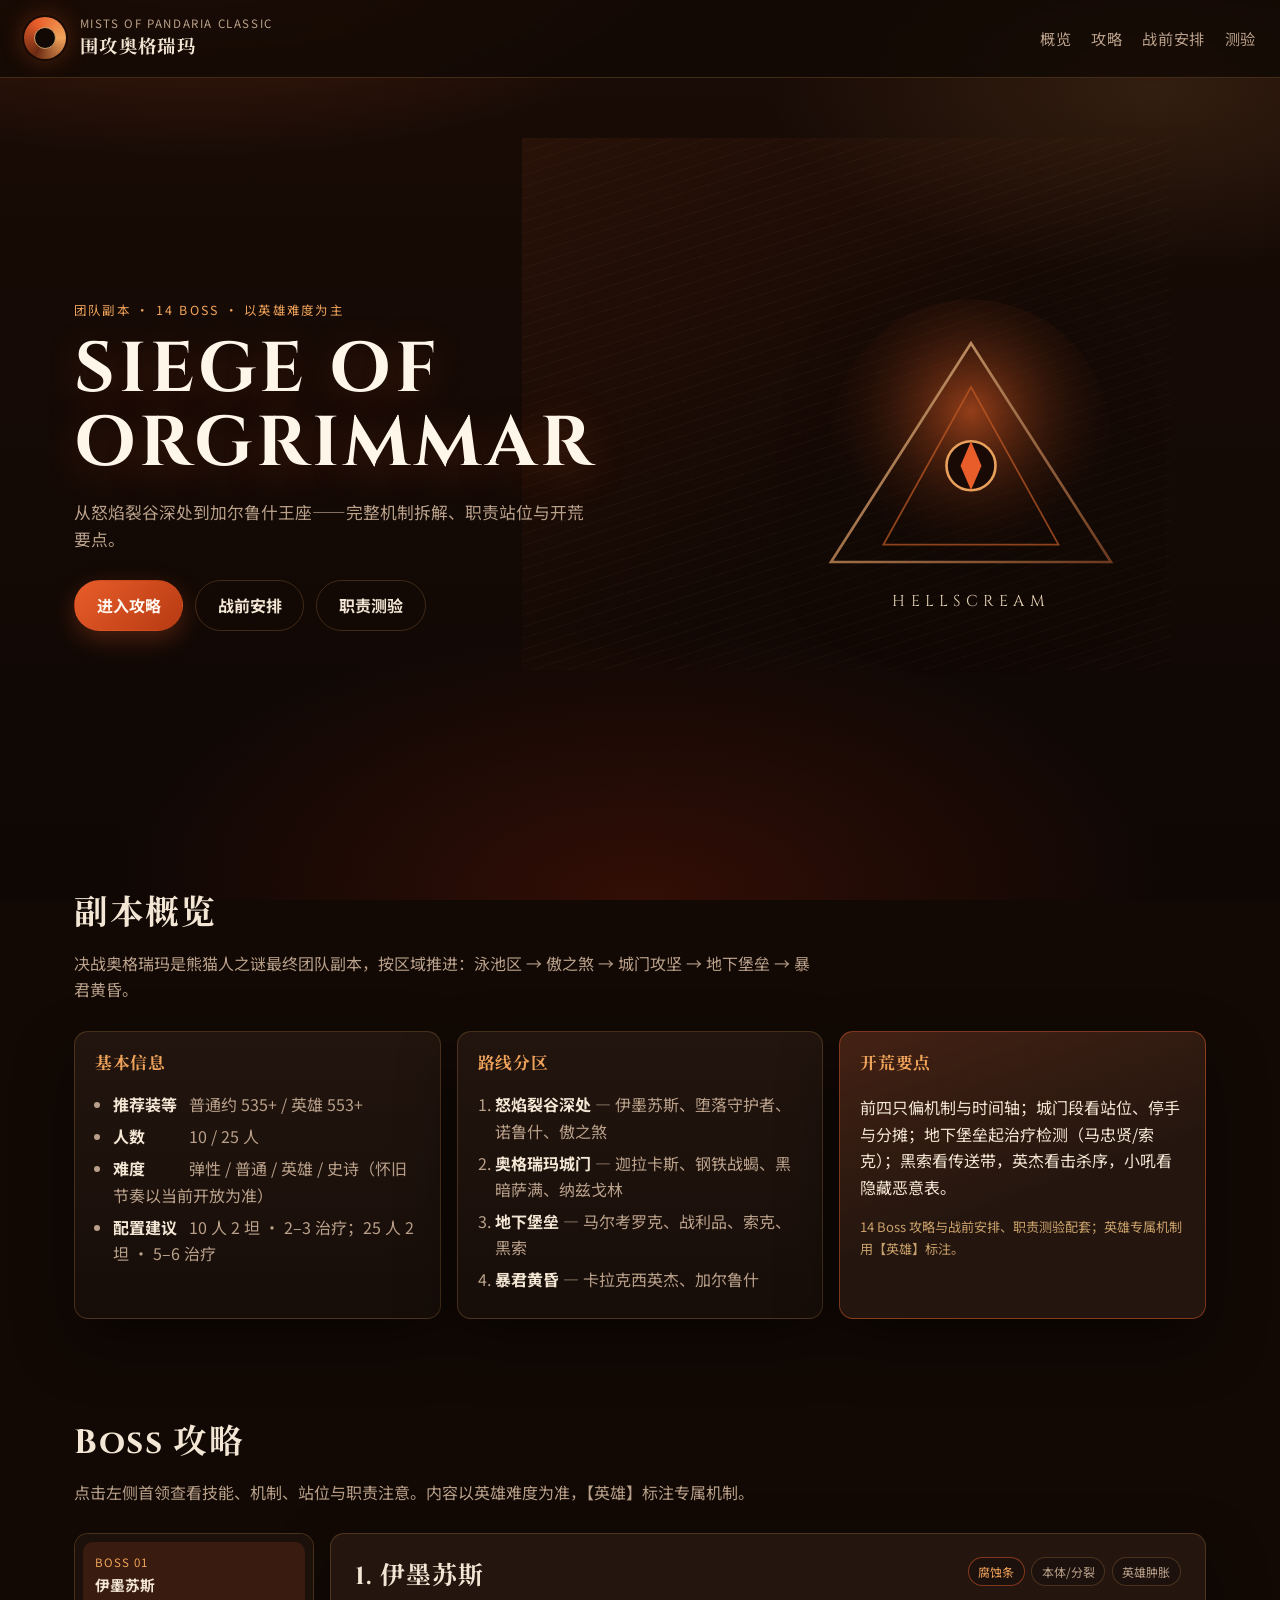
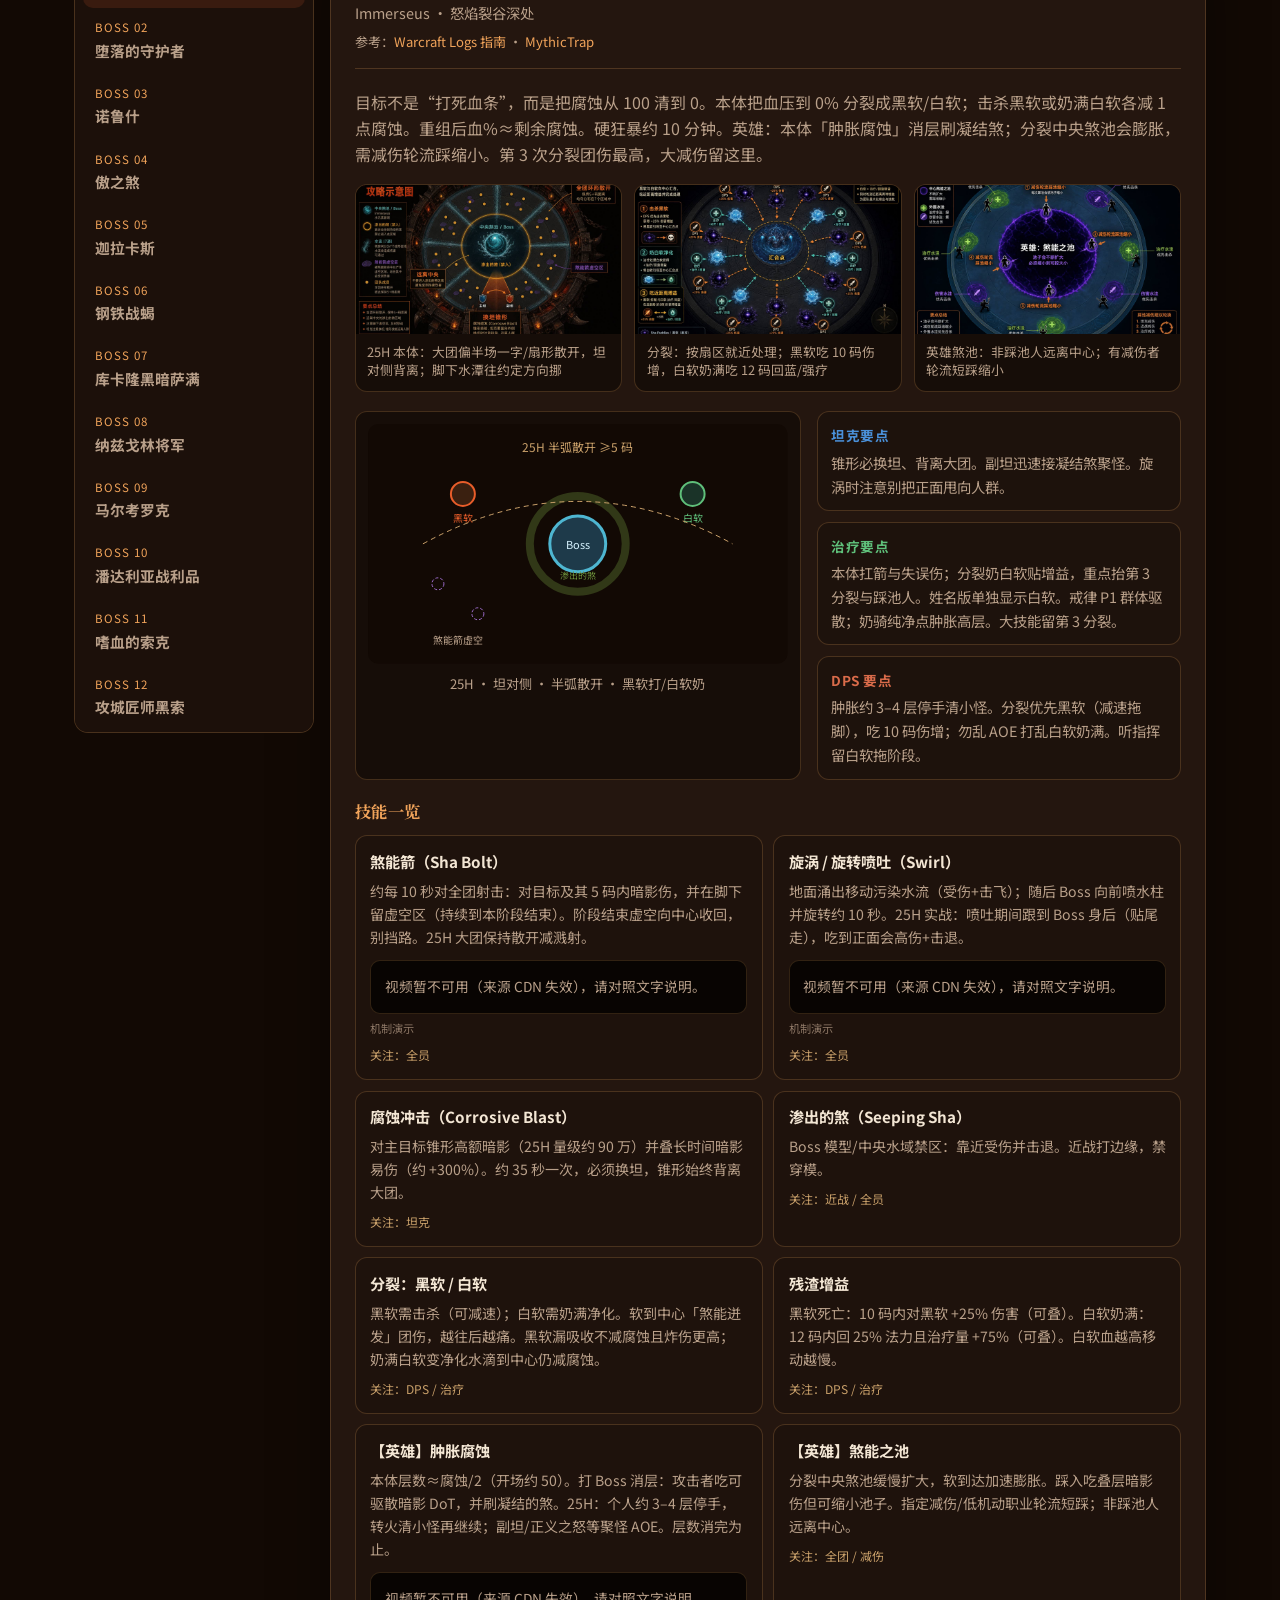
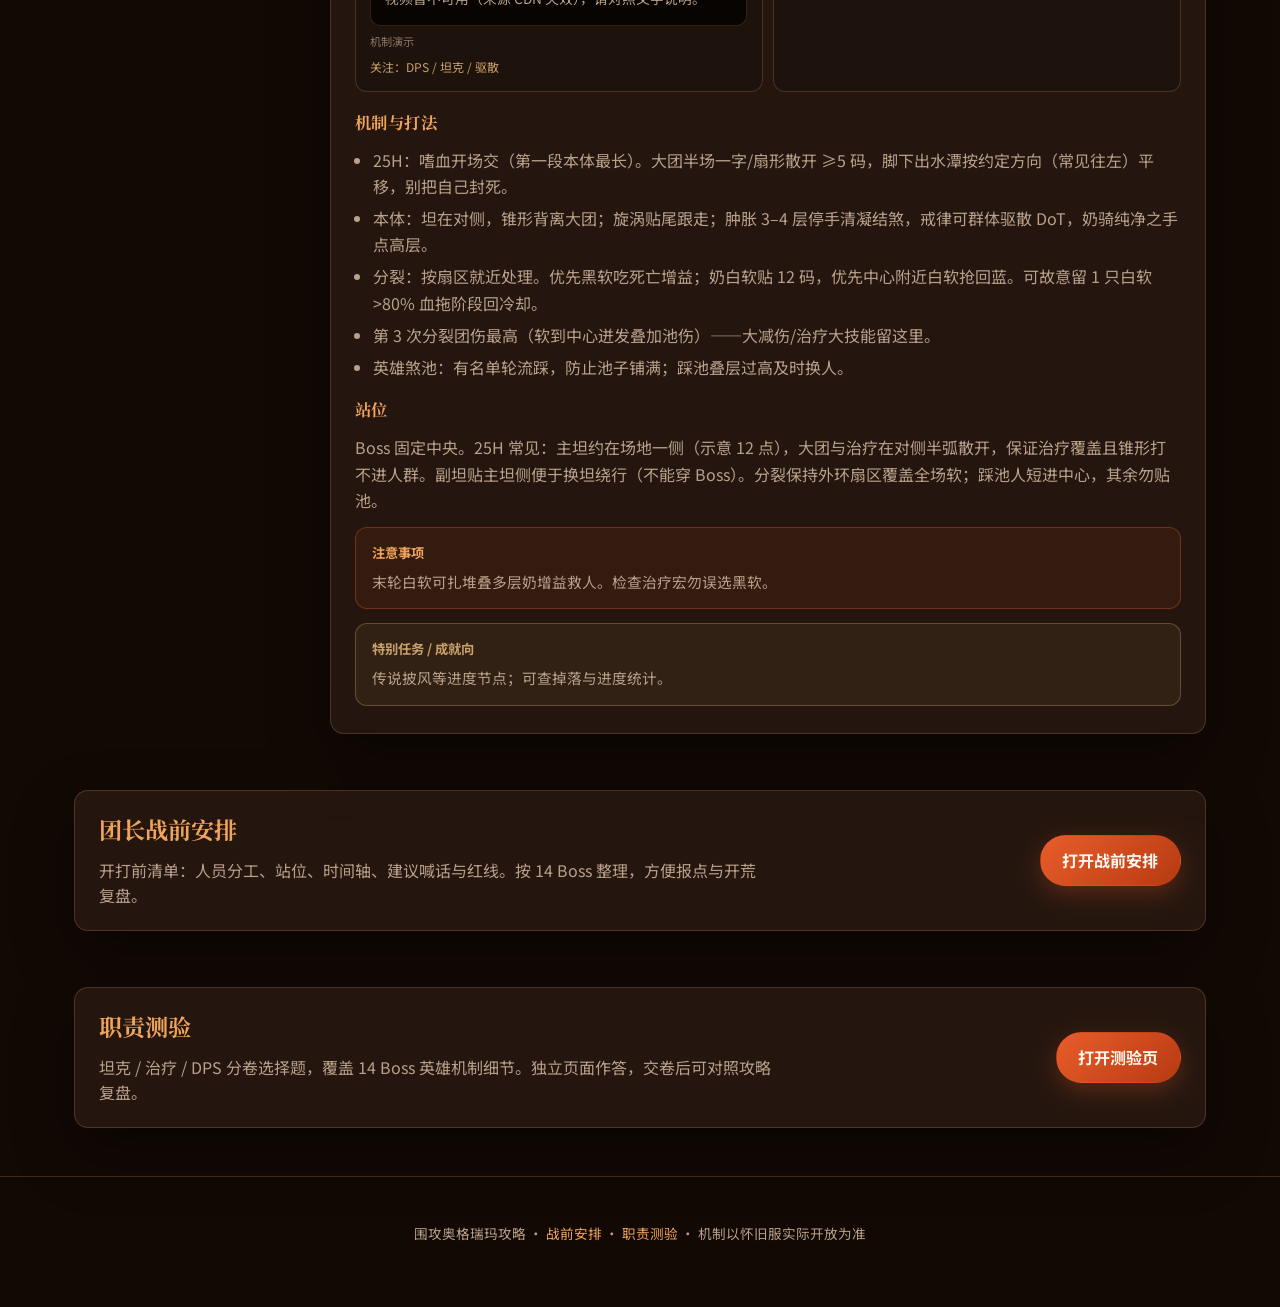
==== index.html @ f1561995 "Add raid briefing page and deepen 25H practical guides. Co-authored-by: Cursor <cursoragent@cursor.c" ====
<!DOCTYPE html>
<html lang="zh-CN">
<head>
  <meta charset="UTF-8" />
  <meta name="viewport" content="width=device-width, initial-scale=1" />
  <title>围攻奥格瑞玛 · SOO 攻略 | 熊猫人之谜怀旧服</title>
  <link rel="preconnect" href="https://fonts.googleapis.com" />
  <link rel="preconnect" href="https://fonts.gstatic.com" crossorigin />
  <link href="https://fonts.googleapis.com/css2?family=Cinzel:wght@600;700&family=Noto+Sans+SC:wght@400;500;700&family=Noto+Serif+SC:wght@600;700&display=swap" rel="stylesheet" />
  <link rel="stylesheet" href="styles.css" />
</head>
<body>
  <div class="bg-embers" aria-hidden="true"></div>

  <header class="site-header">
    <div class="brand">
      <span class="brand-mark" aria-hidden="true"></span>
      <div>
        <p class="brand-kicker">Mists of Pandaria Classic</p>
        <h1 class="brand-name">围攻奥格瑞玛</h1>
      </div>
    </div>
    <nav class="top-nav" aria-label="主导航">
      <a href="#overview">概览</a>
      <a href="#guides">攻略</a>
      <a href="brief.html">战前安排</a>
      <a href="quiz.html">测验</a>
    </nav>
  </header>

  <main>
    <section class="hero" id="top">
      <div class="hero-veil"></div>
      <div class="hero-copy">
        <p class="hero-eyebrow">团队副本 · 14 Boss · 以英雄难度为主</p>
        <h2 class="hero-title">SIEGE OF<br />ORGRIMMAR</h2>
        <p class="hero-lead">从怒焰裂谷深处到加尔鲁什王座——完整机制拆解、职责站位与开荒要点。</p>
        <div class="hero-cta">
          <a class="btn btn-primary" href="#guides">进入攻略</a>
          <a class="btn btn-ghost" href="brief.html">战前安排</a>
          <a class="btn btn-ghost" href="quiz.html">职责测验</a>
        </div>
      </div>
      <div class="hero-art" aria-hidden="true">
        <svg viewBox="0 0 480 420" class="hero-svg">
          <defs>
            <radialGradient id="gGlow" cx="50%" cy="40%" r="55%">
              <stop offset="0%" stop-color="#ff6b2b" stop-opacity=".55"/>
              <stop offset="100%" stop-color="#1a0a05" stop-opacity="0"/>
            </radialGradient>
            <linearGradient id="gIron" x1="0" y1="0" x2="1" y2="1">
              <stop offset="0%" stop-color="#d4a574"/>
              <stop offset="100%" stop-color="#6b3a1f"/>
            </linearGradient>
          </defs>
          <circle cx="240" cy="180" r="160" fill="url(#gGlow)"/>
          <path d="M80 320 L240 70 L400 320 Z" fill="none" stroke="url(#gIron)" stroke-width="3"/>
          <path d="M140 300 L240 120 L340 300 Z" fill="none" stroke="#c45c26" stroke-width="2" opacity=".7"/>
          <circle cx="240" cy="210" r="28" fill="#1a0a05" stroke="#e8a05c" stroke-width="3"/>
          <path d="M240 182 L252 210 L240 238 L228 210 Z" fill="#e85d2a"/>
          <text x="240" y="370" text-anchor="middle" fill="#e8d5b7" font-family="Cinzel, serif" font-size="18" letter-spacing="6">HELLSCREAM</text>
        </svg>
      </div>
    </section>

    <section class="section" id="overview">
      <div class="section-head">
        <h2>副本概览</h2>
        <p>决战奥格瑞玛是熊猫人之谜最终团队副本，按区域推进：泳池区 → 傲之煞 → 城门攻坚 → 地下堡垒 → 暴君黄昏。</p>
      </div>
      <div class="overview-grid">
        <article class="info-block">
          <h3>基本信息</h3>
          <ul>
            <li><span>推荐装等</span> 普通约 535+ / 英雄 553+</li>
            <li><span>人数</span> 10 / 25 人</li>
            <li><span>难度</span> 弹性 / 普通 / 英雄 / 史诗（怀旧节奏以当前开放为准）</li>
            <li><span>配置建议</span> 10 人 2 坦 · 2–3 治疗；25 人 2 坦 · 5–6 治疗</li>
          </ul>
        </article>
        <article class="info-block">
          <h3>路线分区</h3>
          <ol class="zone-list">
            <li><strong>怒焰裂谷深处</strong> — 伊墨苏斯、堕落守护者、诺鲁什、傲之煞</li>
            <li><strong>奥格瑞玛城门</strong> — 迦拉卡斯、钢铁战蝎、黑暗萨满、纳兹戈林</li>
            <li><strong>地下堡垒</strong> — 马尔考罗克、战利品、索克、黑索</li>
            <li><strong>暴君黄昏</strong> — 卡拉克西英杰、加尔鲁什</li>
          </ol>
        </article>
        <article class="info-block accent">
          <h3>开荒要点</h3>
          <p>前四只偏机制与时间轴；城门段看站位、停手与分摊；地下堡垒起治疗检测（马忠贤/索克）；黑索看传送带，英杰看击杀序，小吼看隐藏恶意表。</p>
          <p class="source-note">14 Boss 攻略与战前安排、职责测验配套；英雄专属机制用【英雄】标注。</p>
        </article>
      </div>
    </section>

    <section class="section guides-section" id="guides">
      <div class="section-head">
        <h2>Boss 攻略</h2>
        <p>点击左侧首领查看技能、机制、站位与职责注意。内容以英雄难度为准，【英雄】标注专属机制。</p>
      </div>
      <div class="guides-layout">
        <aside class="boss-nav" id="bossNav" aria-label="Boss 列表"></aside>
        <article class="boss-panel" id="bossPanel" tabindex="-1"></article>
      </div>
    </section>

    <section class="section quiz-cta-section" id="brief-cta">
      <div class="quiz-cta-panel">
        <div>
          <h2>团长战前安排</h2>
          <p>开打前清单：人员分工、站位、时间轴、建议喊话与红线。按 14 Boss 整理，方便报点与开荒复盘。</p>
        </div>
        <a class="btn btn-primary" href="brief.html">打开战前安排</a>
      </div>
    </section>

    <section class="section quiz-cta-section" id="quiz-cta">
      <div class="quiz-cta-panel">
        <div>
          <h2>职责测验</h2>
          <p>坦克 / 治疗 / DPS 分卷选择题，覆盖 14 Boss 英雄机制细节。独立页面作答，交卷后可对照攻略复盘。</p>
        </div>
        <a class="btn btn-primary" href="quiz.html">打开测验页</a>
      </div>
    </section>
  </main>

  <footer class="site-footer">
    <p>围攻奥格瑞玛攻略 · <a href="brief.html">战前安排</a> · <a href="quiz.html">职责测验</a> · 机制以怀旧服实际开放为准</p>
  </footer>

  <script src="data.js"></script>
  <script src="app.js"></script>
</body>
</html>
---- styles.css ----
:root {
  --bg: #120904;
  --bg-elev: #1c100a;
  --bg-panel: #24160f;
  --ink: #f3e6d4;
  --muted: #b9a08a;
  --line: rgba(232, 165, 92, 0.22);
  --accent: #e85d2a;
  --accent-2: #f0a35a;
  --bronze: #c9a06a;
  --ok: #5fbf7a;
  --bad: #e25b5b;
  --tank: #4a90d9;
  --heal: #5fbf7a;
  --dps: #d96b4a;
  --shadow: 0 24px 60px rgba(0, 0, 0, 0.45);
  --radius: 14px;
  --font-display: "Cinzel", "Noto Serif SC", serif;
  --font-body: "Noto Sans SC", system-ui, sans-serif;
}

* { box-sizing: border-box; }
html { scroll-behavior: smooth; }
body {
  margin: 0;
  font-family: var(--font-body);
  color: var(--ink);
  background: var(--bg);
  line-height: 1.65;
  min-height: 100vh;
}

.bg-embers {
  position: fixed;
  inset: 0;
  pointer-events: none;
  z-index: -1;
  background:
    radial-gradient(ellipse 80% 50% at 15% -10%, rgba(232, 93, 42, 0.28), transparent 55%),
    radial-gradient(ellipse 60% 40% at 90% 10%, rgba(240, 163, 90, 0.12), transparent 50%),
    radial-gradient(ellipse 70% 50% at 50% 100%, rgba(80, 20, 8, 0.55), transparent 60%),
    linear-gradient(180deg, #1a0c06 0%, #0e0704 100%);
}

a { color: var(--accent-2); text-decoration: none; }
a:hover { color: #ffd09a; }

.site-header {
  position: sticky;
  top: 0;
  z-index: 40;
  display: flex;
  align-items: center;
  justify-content: space-between;
  gap: 1rem;
  padding: 0.85rem 1.5rem;
  backdrop-filter: blur(14px);
  background: rgba(18, 9, 4, 0.82);
  border-bottom: 1px solid var(--line);
}

.brand { display: flex; align-items: center; gap: 0.85rem; }
.brand-mark {
  width: 42px; height: 42px; border-radius: 50%;
  background:
    conic-gradient(from 210deg, #6b2a12, #e85d2a, #f0a35a, #6b2a12);
  box-shadow: 0 0 0 2px #1a0a05, 0 0 24px rgba(232, 93, 42, 0.35);
  position: relative;
}
.brand-mark::after {
  content: "";
  position: absolute; inset: 10px;
  border-radius: 50%;
  background: #120904;
  border: 1px solid var(--bronze);
}
.brand-kicker {
  margin: 0;
  font-size: 0.72rem;
  letter-spacing: 0.14em;
  text-transform: uppercase;
  color: var(--muted);
}
.brand-name {
  margin: 0;
  font-family: var(--font-display);
  font-size: 1.15rem;
  letter-spacing: 0.08em;
  color: var(--ink);
}

.top-nav { display: flex; gap: 1.25rem; }
.top-nav a {
  color: var(--muted);
  font-size: 0.95rem;
  letter-spacing: 0.04em;
}
.top-nav a:hover { color: var(--ink); }

.hero {
  position: relative;
  display: grid;
  grid-template-columns: 1.15fr 0.85fr;
  gap: 1.5rem;
  align-items: center;
  min-height: min(88vh, 760px);
  padding: 3.5rem 1.5rem 2.5rem;
  max-width: 1180px;
  margin: 0 auto;
  overflow: hidden;
}
.hero-veil {
  position: absolute;
  inset: 8% 5% auto auto;
  width: 55%;
  height: 70%;
  background:
    linear-gradient(135deg, rgba(232, 93, 42, 0.08), transparent 60%),
    repeating-linear-gradient(
      -18deg,
      transparent,
      transparent 10px,
      rgba(201, 160, 106, 0.04) 10px,
      rgba(201, 160, 106, 0.04) 11px
    );
  pointer-events: none;
}
.hero-copy { position: relative; z-index: 1; max-width: 34rem; }
.hero-eyebrow {
  margin: 0 0 0.8rem;
  color: var(--accent-2);
  letter-spacing: 0.18em;
  text-transform: uppercase;
  font-size: 0.78rem;
}
.hero-title {
  margin: 0;
  font-family: var(--font-display);
  font-size: clamp(2.6rem, 6vw, 4.4rem);
  line-height: 1.05;
  letter-spacing: 0.06em;
  color: #fff6ea;
  text-shadow: 0 10px 40px rgba(232, 93, 42, 0.25);
  animation: titleIn 0.9s ease both;
}
.hero-lead {
  margin: 1.1rem 0 1.6rem;
  color: var(--muted);
  font-size: 1.05rem;
  max-width: 32rem;
  animation: fadeUp 0.9s 0.15s ease both;
}
.hero-cta {
  display: flex;
  flex-wrap: wrap;
  gap: 0.75rem;
  animation: fadeUp 0.9s 0.28s ease both;
}
.hero-art {
  display: flex;
  justify-content: center;
  animation: floatY 5.5s ease-in-out infinite;
}
.hero-svg { width: min(100%, 420px); filter: drop-shadow(0 20px 40px rgba(0,0,0,.45)); }

@keyframes titleIn {
  from { opacity: 0; transform: translateY(18px) scale(0.98); }
  to { opacity: 1; transform: none; }
}
@keyframes fadeUp {
  from { opacity: 0; transform: translateY(14px); }
  to { opacity: 1; transform: none; }
}
@keyframes floatY {
  0%, 100% { transform: translateY(0); }
  50% { transform: translateY(-10px); }
}

.btn {
  display: inline-flex;
  align-items: center;
  justify-content: center;
  gap: 0.4rem;
  border: 1px solid transparent;
  border-radius: 999px;
  padding: 0.72rem 1.35rem;
  font: inherit;
  font-weight: 700;
  cursor: pointer;
  transition: transform .15s ease, background .15s ease, border-color .15s ease;
}
.btn:hover { transform: translateY(-1px); }
.btn:disabled { opacity: .45; cursor: not-allowed; transform: none; }
.btn-primary {
  background: linear-gradient(135deg, #e85d2a, #b73a12);
  color: #fff8f0;
  box-shadow: 0 8px 24px rgba(232, 93, 42, 0.28);
}
.btn-ghost {
  background: transparent;
  border-color: var(--line);
  color: var(--ink);
}
.btn-ghost:hover { border-color: var(--accent-2); }

.section {
  max-width: 1180px;
  margin: 0 auto;
  padding: 3rem 1.5rem;
}
.section-head { margin-bottom: 1.75rem; max-width: 46rem; }
.section-head h2 {
  margin: 0 0 0.55rem;
  font-family: var(--font-display);
  font-size: clamp(1.6rem, 3vw, 2.1rem);
  letter-spacing: 0.05em;
}
.section-head p { margin: 0; color: var(--muted); }

.overview-grid {
  display: grid;
  grid-template-columns: repeat(3, 1fr);
  gap: 1rem;
}
.info-block {
  background: linear-gradient(180deg, rgba(36, 22, 15, 0.95), rgba(24, 14, 9, 0.95));
  border: 1px solid var(--line);
  border-radius: var(--radius);
  padding: 1.2rem 1.25rem;
  box-shadow: var(--shadow);
}
.info-block.accent {
  border-color: rgba(232, 93, 42, 0.45);
  background:
    linear-gradient(160deg, rgba(232, 93, 42, 0.16), transparent 55%),
    var(--bg-panel);
}
.info-block .source-note {
  margin: 0.75rem 0 0;
  font-size: 0.82rem;
  color: var(--bronze);
}
.info-block h3 {
  margin: 0 0 0.8rem;
  font-size: 1.05rem;
  color: var(--accent-2);
  font-family: var(--font-display);
  letter-spacing: 0.04em;
}
.info-block ul, .info-block ol { margin: 0; padding-left: 1.1rem; color: var(--muted); }
.info-block li { margin: 0.35rem 0; }
.info-block li span {
  display: inline-block;
  min-width: 4.5rem;
  color: var(--ink);
  font-weight: 700;
}
.zone-list strong { color: var(--ink); }

.guides-layout {
  display: grid;
  grid-template-columns: 240px 1fr;
  gap: 1rem;
  align-items: start;
}
.boss-nav {
  position: sticky;
  top: 78px;
  max-height: calc(100vh - 100px);
  overflow: auto;
  padding: 0.5rem;
  background: var(--bg-elev);
  border: 1px solid var(--line);
  border-radius: var(--radius);
}
.boss-nav button {
  width: 100%;
  text-align: left;
  border: 0;
  background: transparent;
  color: var(--muted);
  padding: 0.65rem 0.75rem;
  border-radius: 10px;
  cursor: pointer;
  font: inherit;
  display: grid;
  gap: 0.1rem;
}
.boss-nav button:hover,
.boss-nav button.active {
  background: rgba(232, 93, 42, 0.14);
  color: var(--ink);
}
.boss-nav .bn-idx {
  font-size: 0.72rem;
  letter-spacing: 0.08em;
  color: var(--accent-2);
}
.boss-nav .bn-name { font-weight: 700; font-size: 0.92rem; }

.boss-panel {
  background: var(--bg-panel);
  border: 1px solid var(--line);
  border-radius: var(--radius);
  padding: 1.4rem 1.5rem 1.7rem;
  box-shadow: var(--shadow);
  min-height: 520px;
  animation: panelIn 0.35s ease;
}
@keyframes panelIn {
  from { opacity: 0; transform: translateY(8px); }
  to { opacity: 1; transform: none; }
}

.boss-header {
  display: flex;
  flex-wrap: wrap;
  gap: 1rem;
  justify-content: space-between;
  align-items: flex-start;
  margin-bottom: 1.2rem;
  padding-bottom: 1rem;
  border-bottom: 1px solid var(--line);
}
.boss-header h3 {
  margin: 0;
  font-family: var(--font-display);
  font-size: 1.55rem;
  letter-spacing: 0.04em;
}
.boss-en { margin: 0.25rem 0 0; color: var(--muted); font-size: 0.9rem; }
.boss-tags { display: flex; flex-wrap: wrap; gap: 0.4rem; }
.tag {
  font-size: 0.75rem;
  padding: 0.25rem 0.6rem;
  border-radius: 999px;
  border: 1px solid var(--line);
  color: var(--muted);
  background: rgba(0,0,0,.2);
}
.tag.hot { border-color: rgba(232,93,42,.5); color: var(--accent-2); }

.boss-visual {
  display: grid;
  grid-template-columns: 1.1fr 0.9fr;
  gap: 1rem;
  margin-bottom: 1.25rem;
}
.diagram {
  background: #160d08;
  border: 1px solid var(--line);
  border-radius: 12px;
  padding: 0.75rem;
  overflow: hidden;
}
.diagram svg { width: 100%; height: auto; display: block; }
.diagram-caption {
  margin: 0.55rem 0 0;
  font-size: 0.82rem;
  color: var(--muted);
  text-align: center;
}
.quick-roles {
  display: grid;
  gap: 0.65rem;
}
.role-tip {
  border-radius: 12px;
  padding: 0.75rem 0.85rem;
  border: 1px solid var(--line);
  background: rgba(0,0,0,.18);
}
.role-tip strong {
  display: block;
  margin-bottom: 0.25rem;
  font-size: 0.85rem;
  letter-spacing: 0.04em;
}
.role-tip.tank strong { color: var(--tank); }
.role-tip.healer strong { color: var(--heal); }
.role-tip.dps strong { color: var(--dps); }
.role-tip p { margin: 0; color: var(--muted); font-size: 0.9rem; }

.block { margin-top: 1.15rem; }
.block h4 {
  margin: 0 0 0.55rem;
  font-size: 1.02rem;
  color: var(--accent-2);
  font-family: var(--font-display);
  letter-spacing: 0.03em;
}
.skill-grid {
  display: grid;
  grid-template-columns: repeat(2, 1fr);
  gap: 0.65rem;
}
.skill-card {
  border: 1px solid var(--line);
  border-radius: 12px;
  padding: 0.8rem 0.9rem;
  background: rgba(0,0,0,.16);
}
.skill-card.has-video {
  grid-column: span 1;
}
.skill-card h5 {
  margin: 0 0 0.35rem;
  font-size: 0.95rem;
  color: var(--ink);
}
.skill-card > p { margin: 0; color: var(--muted); font-size: 0.88rem; }
.skill-card .who {
  display: inline-block;
  margin-top: 0.45rem;
  font-size: 0.75rem;
  color: var(--bronze);
}
.skill-videos {
  display: grid;
  gap: 0.55rem;
  margin-top: 0.65rem;
}
.skill-video {
  margin: 0;
  border-radius: 10px;
  overflow: hidden;
  border: 1px solid rgba(232, 165, 92, 0.18);
  background: #0a0503;
}
.skill-video video {
  display: block;
  width: 100%;
  aspect-ratio: 16 / 9;
  object-fit: cover;
  background: #000;
}
.skill-video .video-fallback,
.skill-video.video-broken .video-fallback {
  margin: 0;
  padding: 1rem 0.85rem;
  color: var(--muted);
  font-size: 0.86rem;
  line-height: 1.45;
  background: rgba(0,0,0,.25);
}
.skill-video figcaption {
  padding: 0.4rem 0.55rem 0.5rem;
  font-size: 0.75rem;
  color: var(--muted);
  line-height: 1.4;
}
.video-credit {
  margin: 0.35rem 0 0 !important;
  font-size: 0.7rem !important;
  color: rgba(185, 160, 138, 0.7) !important;
}

.checklist {
  margin: 0;
  padding-left: 1.15rem;
  color: var(--muted);
}
.checklist li { margin: 0.35rem 0; }
.checklist li strong { color: var(--ink); }

.note-box, .quest-box {
  margin-top: 0.85rem;
  padding: 0.9rem 1rem;
  border-radius: 12px;
  border: 1px solid var(--line);
}
.note-box {
  background: rgba(232, 93, 42, 0.08);
  border-color: rgba(232, 93, 42, 0.35);
}
.quest-box {
  background: rgba(201, 160, 106, 0.08);
  border-color: rgba(201, 160, 106, 0.35);
}
.note-box h5, .quest-box h5 {
  margin: 0 0 0.35rem;
  color: var(--accent-2);
}
.quest-box h5 { color: var(--bronze); }
.note-box p, .quest-box p { margin: 0; color: var(--muted); font-size: 0.92rem; }

.boss-refs {
  margin: 0.35rem 0 0;
  font-size: 0.82rem;
  color: var(--muted);
}
.boss-refs a { color: var(--accent-2); }

.media-gallery {
  display: grid;
  grid-template-columns: repeat(3, 1fr);
  gap: 0.75rem;
  margin-bottom: 1.2rem;
}
.media-card {
  margin: 0;
  border: 1px solid var(--line);
  border-radius: 12px;
  overflow: hidden;
  background: #160d08;
}
.media-card img {
  display: block;
  width: 100%;
  height: auto;
  aspect-ratio: 16 / 9;
  object-fit: cover;
  background: #0a0503;
}
.media-card figcaption {
  padding: 0.55rem 0.7rem 0.7rem;
  font-size: 0.8rem;
  color: var(--muted);
  line-height: 1.45;
}

@media (max-width: 960px) {
  .media-gallery { grid-template-columns: 1fr; }
}

.quiz-cta-section { padding-top: 0.5rem; }
.quiz-cta-panel {
  display: flex;
  align-items: center;
  justify-content: space-between;
  gap: 1.25rem;
  flex-wrap: wrap;
  background: var(--bg-panel);
  border: 1px solid var(--line);
  border-radius: var(--radius);
  padding: 1.4rem 1.5rem;
  box-shadow: var(--shadow);
}
.quiz-cta-panel h2 {
  margin: 0 0 0.4rem;
  font-family: var(--font-display);
  font-size: 1.45rem;
  color: var(--accent-2);
}
.quiz-cta-panel p {
  margin: 0;
  color: var(--muted);
  max-width: 42rem;
  line-height: 1.55;
}
.quiz-page .quiz-section { padding-top: 2rem; }
.quiz-hint {
  margin: 1rem 0 0;
  color: var(--muted);
  font-size: 0.86rem;
  line-height: 1.45;
}
.quiz-options { align-items: flex-end; }
.site-footer a { color: var(--accent-2); }

.quiz-setup {
  background: var(--bg-panel);
  border: 1px solid var(--line);
  border-radius: var(--radius);
  padding: 1.4rem;
  box-shadow: var(--shadow);
}
.role-picker {
  display: grid;
  grid-template-columns: repeat(3, 1fr);
  gap: 0.85rem;
}
.role-card {
  text-align: left;
  border: 1px solid var(--line);
  background: rgba(0,0,0,.2);
  color: var(--ink);
  border-radius: 14px;
  padding: 1rem;
  cursor: pointer;
  display: grid;
  gap: 0.25rem;
  font: inherit;
  transition: border-color .15s ease, background .15s ease, transform .15s ease;
}
.role-card:hover { transform: translateY(-2px); border-color: rgba(240,163,90,.45); }
.role-card[aria-pressed="true"] {
  border-color: var(--accent);
  background: rgba(232, 93, 42, 0.14);
  box-shadow: inset 0 0 0 1px rgba(232,93,42,.25);
}
.role-card strong { font-size: 1.1rem; }
.role-card span:last-child { color: var(--muted); font-size: 0.86rem; }
.role-icon {
  width: 36px; height: 36px;
  border-radius: 10px;
  display: grid; place-items: center;
  font-size: 0.75rem;
  font-weight: 700;
  margin-bottom: 0.35rem;
}
.role-icon.tank { background: rgba(74,144,217,.2); color: var(--tank); }
.role-icon.healer { background: rgba(95,191,122,.2); color: var(--heal); }
.role-icon.dps { background: rgba(217,107,74,.2); color: var(--dps); }

.quiz-options {
  margin-top: 1.1rem;
  display: flex;
  flex-wrap: wrap;
  gap: 1rem;
  align-items: end;
  justify-content: space-between;
}
.quiz-options label {
  display: grid;
  gap: 0.35rem;
  color: var(--muted);
  font-size: 0.9rem;
}
.quiz-options select {
  background: #160d08;
  color: var(--ink);
  border: 1px solid var(--line);
  border-radius: 10px;
  padding: 0.55rem 0.75rem;
  font: inherit;
}

.quiz-board, .quiz-result {
  margin-top: 1rem;
  background: var(--bg-panel);
  border: 1px solid var(--line);
  border-radius: var(--radius);
  padding: 1.4rem;
  box-shadow: var(--shadow);
}
.hidden { display: none !important; }

.quiz-progress { margin-bottom: 1rem; }
.quiz-meta {
  display: flex;
  justify-content: space-between;
  color: var(--muted);
  font-size: 0.9rem;
  margin-bottom: 0.45rem;
}
.progress-bar {
  height: 8px;
  border-radius: 999px;
  background: rgba(255,255,255,.06);
  overflow: hidden;
}
#progressFill {
  height: 100%;
  width: 0%;
  background: linear-gradient(90deg, #b73a12, #f0a35a);
  transition: width .25s ease;
}

.q-card {
  border: 1px solid var(--line);
  border-radius: 12px;
  padding: 1rem 1.1rem;
  background: rgba(0,0,0,.16);
}
.q-card .q-boss {
  margin: 0 0 0.35rem;
  color: var(--accent-2);
  font-size: 0.8rem;
  letter-spacing: 0.06em;
}
.q-card h4 {
  margin: 0 0 0.9rem;
  font-size: 1.05rem;
  line-height: 1.45;
}
.options { display: grid; gap: 0.55rem; }
.opt {
  display: flex;
  gap: 0.65rem;
  align-items: flex-start;
  padding: 0.7rem 0.8rem;
  border-radius: 10px;
  border: 1px solid var(--line);
  cursor: pointer;
  color: var(--muted);
  transition: background .15s ease, border-color .15s ease;
}
.opt:hover { border-color: rgba(240,163,90,.4); color: var(--ink); }
.opt:has(input:checked) {
  border-color: var(--accent);
  background: rgba(232,93,42,.12);
  color: var(--ink);
}
.opt input { margin-top: 0.2rem; accent-color: var(--accent); }

.quiz-actions {
  display: flex;
  flex-wrap: wrap;
  gap: 0.65rem;
  margin-top: 1rem;
  justify-content: flex-end;
}

.score-hero {
  text-align: center;
  padding: 0.5rem 0 1.2rem;
  border-bottom: 1px solid var(--line);
  margin-bottom: 1.1rem;
}
.score-hero .score-num {
  font-family: var(--font-display);
  font-size: 3rem;
  color: var(--accent-2);
  line-height: 1;
}
.score-hero p { margin: 0.5rem 0 0; color: var(--muted); }

.result-item {
  border: 1px solid var(--line);
  border-radius: 12px;
  padding: 0.9rem 1rem;
  margin-bottom: 0.7rem;
  background: rgba(0,0,0,.14);
}
.result-item.correct { border-color: rgba(95,191,122,.45); }
.result-item.wrong { border-color: rgba(226,91,91,.45); }
.result-item h5 { margin: 0 0 0.4rem; font-size: 0.98rem; }
.result-item .meta { color: var(--muted); font-size: 0.86rem; margin-bottom: 0.35rem; }
.result-item .ans { font-size: 0.9rem; }
.result-item .ans .ok { color: var(--ok); }
.result-item .ans .bad { color: var(--bad); }

.site-footer {
  text-align: center;
  padding: 2rem 1rem 3rem;
  color: var(--muted);
  font-size: 0.85rem;
  border-top: 1px solid var(--line);
}

/* —— 战前安排 —— */
.brief-page .brief-hero { padding-top: 2rem; }
.brief-layout {
  display: grid;
  grid-template-columns: 200px 1fr;
  gap: 1.25rem;
  align-items: start;
}
.brief-nav {
  position: sticky;
  top: 5rem;
  display: flex;
  flex-direction: column;
  gap: 0.25rem;
  max-height: calc(100vh - 6rem);
  overflow: auto;
  padding-right: 0.25rem;
}
.brief-nav-link {
  display: flex;
  align-items: center;
  gap: 0.5rem;
  padding: 0.45rem 0.65rem;
  border-radius: 10px;
  color: var(--muted);
  font-size: 0.9rem;
  border: 1px solid transparent;
}
.brief-nav-link:hover {
  color: var(--ink);
  background: rgba(0,0,0,.22);
  border-color: var(--line);
}
.brief-nav-idx {
  font-family: var(--font-display);
  font-size: 0.75rem;
  color: var(--accent-2);
  min-width: 1.2rem;
}
.brief-list { display: grid; gap: 1.25rem; }
.brief-card {
  background: var(--bg-panel);
  border: 1px solid var(--line);
  border-radius: var(--radius);
  padding: 1.25rem 1.35rem 1.35rem;
  box-shadow: var(--shadow);
  scroll-margin-top: 5.5rem;
}
.brief-card-head {
  display: flex;
  align-items: flex-start;
  gap: 0.85rem;
  margin-bottom: 0.85rem;
}
.brief-idx {
  font-family: var(--font-display);
  font-size: 1.6rem;
  color: var(--accent);
  line-height: 1;
  min-width: 2rem;
}
.brief-card-head h3 {
  margin: 0;
  font-family: var(--font-display);
  font-size: 1.35rem;
  color: var(--accent-2);
}
.brief-meta {
  margin: 0.2rem 0 0;
  color: var(--muted);
  font-size: 0.85rem;
}
.brief-guide-link {
  margin-left: auto;
  font-size: 0.85rem;
  white-space: nowrap;
  color: var(--muted);
  border: 1px solid var(--line);
  border-radius: 999px;
  padding: 0.3rem 0.75rem;
}
.brief-guide-link:hover { color: var(--ink); border-color: var(--accent-2); }
.brief-pull {
  margin: 0 0 1rem;
  padding: 0.65rem 0.85rem;
  background: rgba(232, 93, 42, 0.1);
  border-left: 3px solid var(--accent);
  color: var(--ink);
  font-size: 0.95rem;
}
.brief-grid {
  display: grid;
  grid-template-columns: 1fr 1fr;
  gap: 0.9rem 1.25rem;
}
.brief-grid h4,
.brief-red h4 {
  margin: 0 0 0.4rem;
  font-size: 0.92rem;
  letter-spacing: 0.04em;
  color: var(--bronze);
}
.brief-grid ul,
.brief-red ul {
  margin: 0;
  padding-left: 1.1rem;
  color: var(--muted);
  font-size: 0.9rem;
}
.brief-grid li,
.brief-red li { margin: 0.28rem 0; }
.callout-chips {
  list-style: none;
  padding-left: 0 !important;
  display: flex;
  flex-wrap: wrap;
  gap: 0.4rem;
}
.callout-chips li {
  margin: 0 !important;
  padding: 0.25rem 0.55rem;
  border: 1px solid rgba(240, 163, 90, 0.35);
  border-radius: 8px;
  background: rgba(0,0,0,.2);
  color: var(--ink);
  font-size: 0.82rem;
}
.brief-red {
  margin-top: 1rem;
  padding-top: 0.85rem;
  border-top: 1px solid var(--line);
}
.brief-red ul { color: #e8a0a0; }

@media (max-width: 960px) {
  .brief-layout { grid-template-columns: 1fr; }
  .brief-nav {
    position: static;
    max-height: none;
    display: grid;
    grid-template-columns: repeat(2, 1fr);
  }
  .brief-grid { grid-template-columns: 1fr; }
}

@media (max-width: 960px) {
  .hero { grid-template-columns: 1fr; min-height: auto; padding-top: 2rem; }
  .hero-art { order: -1; }
  .overview-grid, .role-picker, .boss-visual, .skill-grid { grid-template-columns: 1fr; }
  .guides-layout { grid-template-columns: 1fr; }
  .boss-nav {
    position: static;
    max-height: none;
    display: grid;
    grid-template-columns: repeat(2, 1fr);
  }
}
@media (max-width: 640px) {
  .site-header { flex-direction: column; align-items: flex-start; }
  .boss-nav { grid-template-columns: 1fr; }
  .quiz-actions { justify-content: stretch; }
  .quiz-actions .btn { flex: 1; }
}
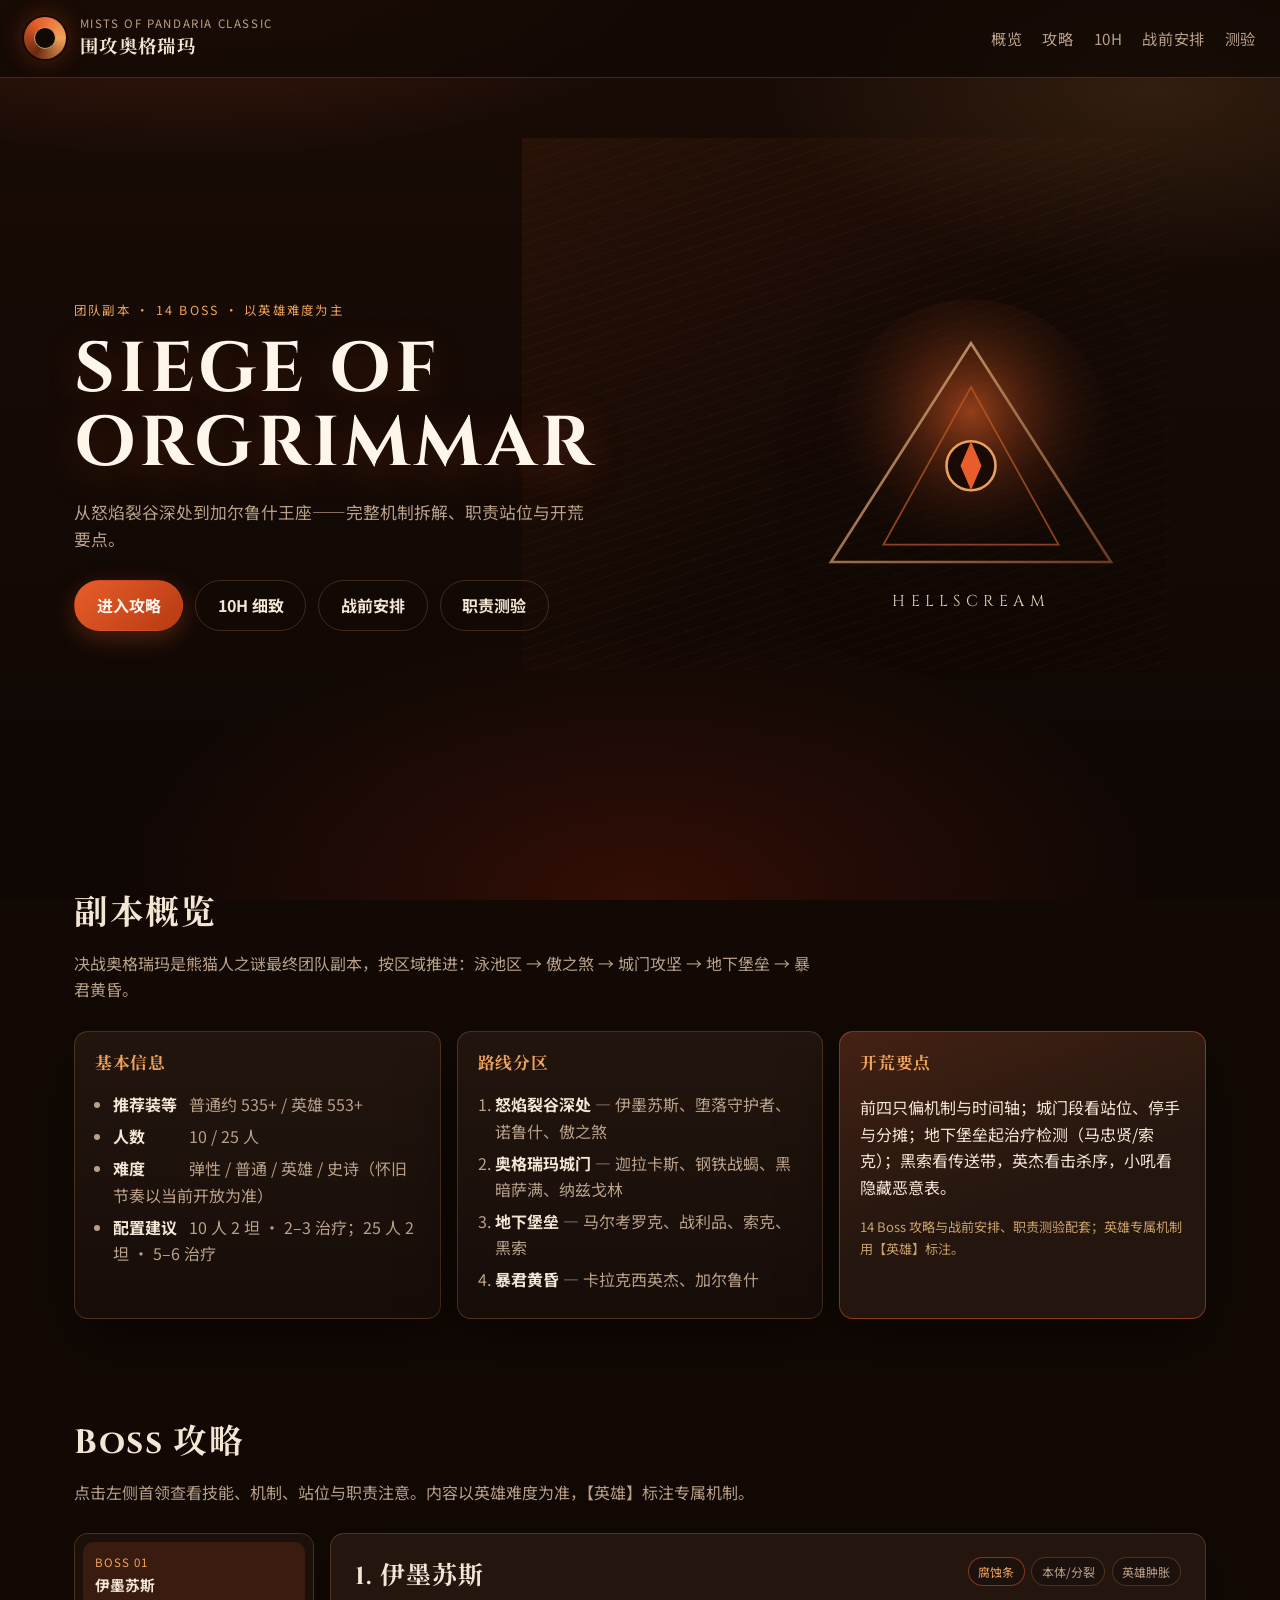
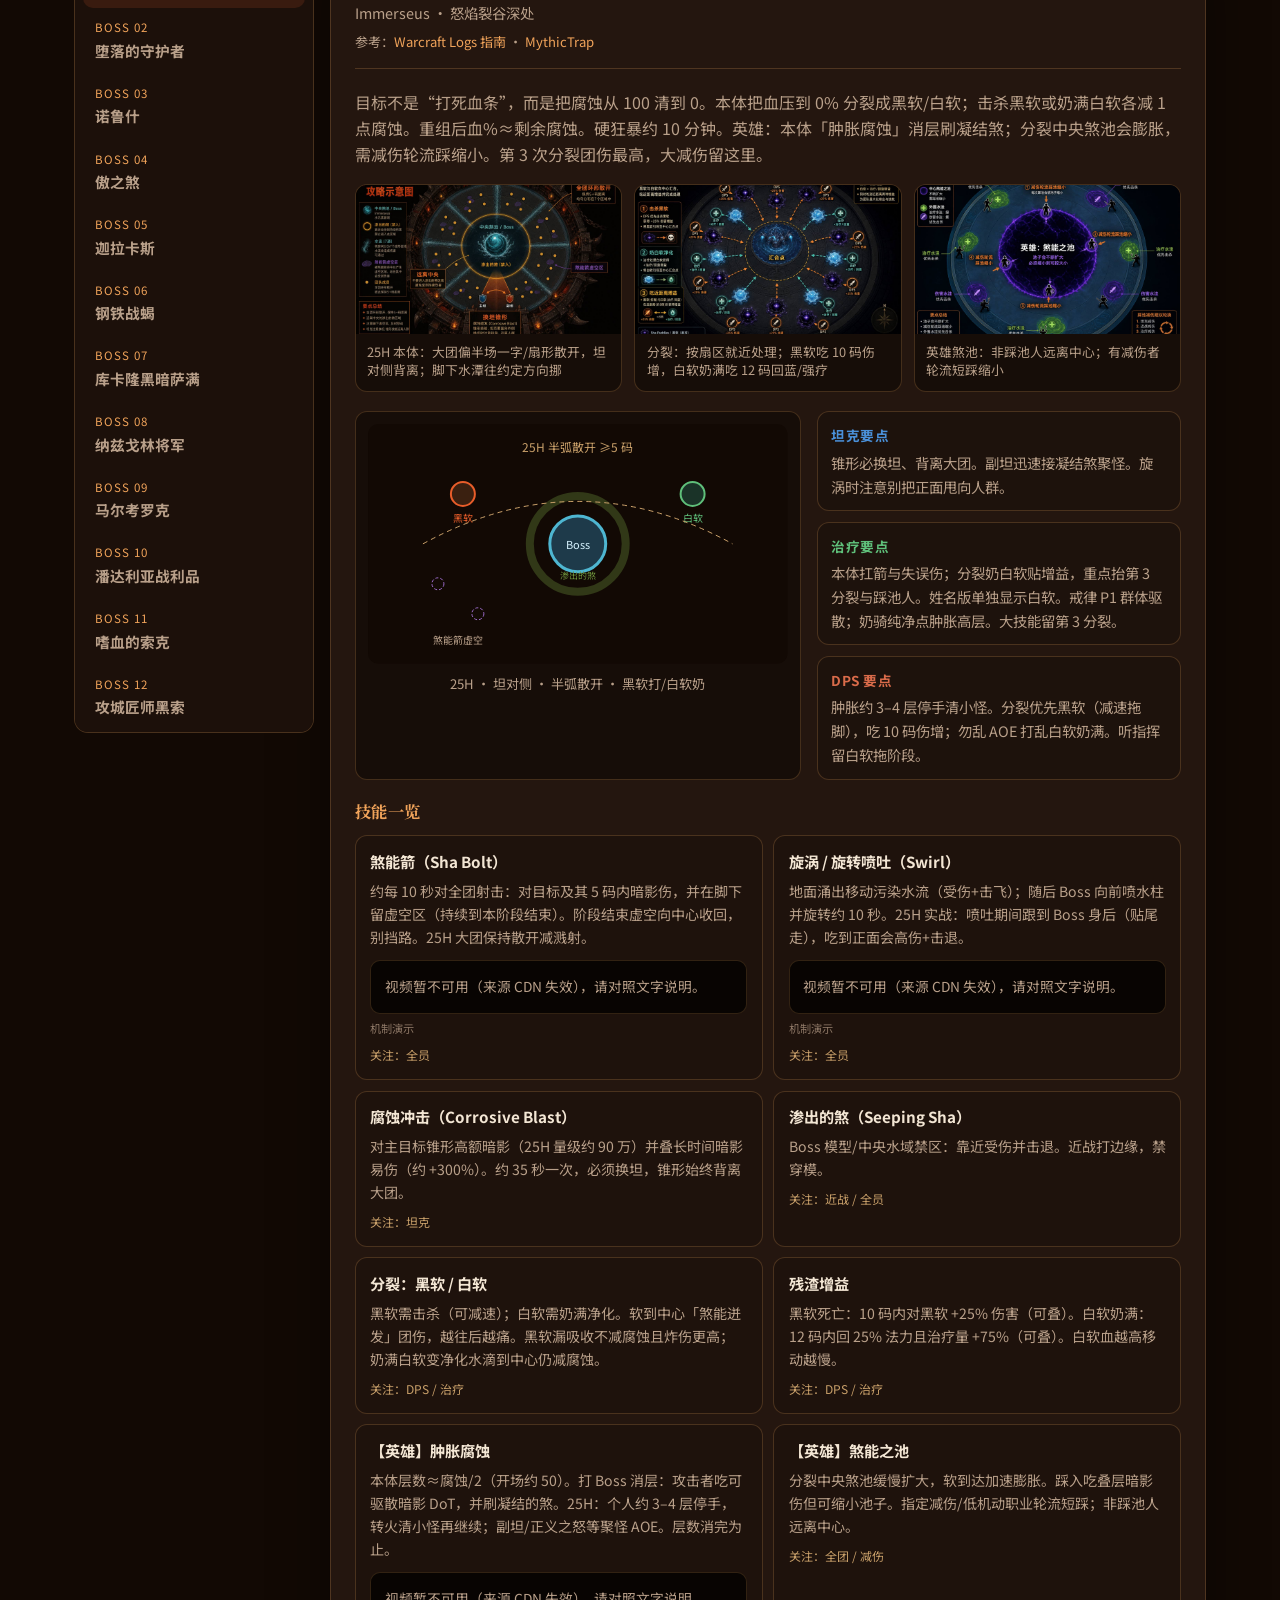
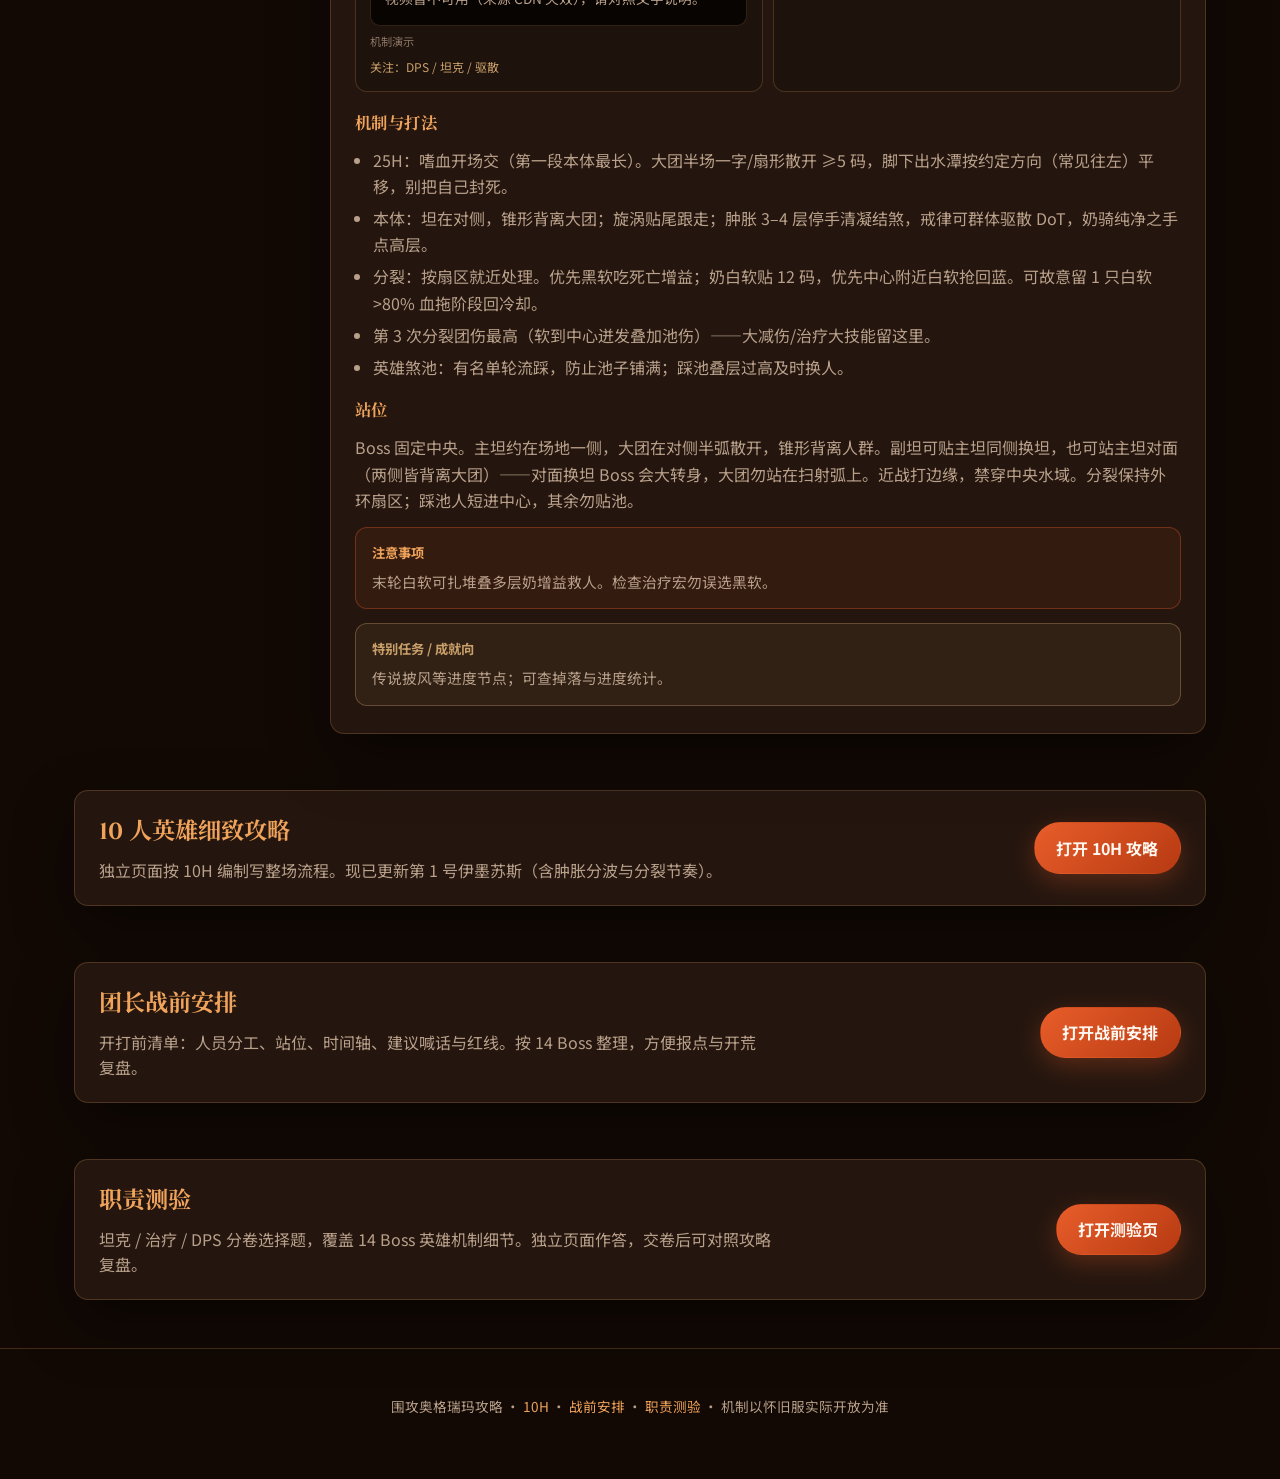
==== commit e6281800: "Add 10H detailed guides for Immerseus and Fallen Protectors. Co-authored-by: Cursor <cursoragent@cur" ====
--- a/index.html
+++ b/index.html
@@ -23,6 +23,7 @@
     <nav class="top-nav" aria-label="主导航">
       <a href="#overview">概览</a>
       <a href="#guides">攻略</a>
+      <a href="h10.html">10H</a>
       <a href="brief.html">战前安排</a>
       <a href="quiz.html">测验</a>
     </nav>
@@ -37,6 +38,7 @@
         <p class="hero-lead">从怒焰裂谷深处到加尔鲁什王座——完整机制拆解、职责站位与开荒要点。</p>
         <div class="hero-cta">
           <a class="btn btn-primary" href="#guides">进入攻略</a>
+          <a class="btn btn-ghost" href="h10.html">10H 细致</a>
           <a class="btn btn-ghost" href="brief.html">战前安排</a>
           <a class="btn btn-ghost" href="quiz.html">职责测验</a>
         </div>
@@ -106,6 +108,16 @@
       </div>
     </section>
 
+    <section class="section quiz-cta-section" id="h10-cta">
+      <div class="quiz-cta-panel">
+        <div>
+          <h2>10 人英雄细致攻略</h2>
+          <p>独立页面按 10H 编制写整场流程。现已更新第 1 号伊墨苏斯（含肿胀分波与分裂节奏）。</p>
+        </div>
+        <a class="btn btn-primary" href="h10.html">打开 10H 攻略</a>
+      </div>
+    </section>
+
     <section class="section quiz-cta-section" id="brief-cta">
       <div class="quiz-cta-panel">
         <div>
@@ -128,7 +140,7 @@
   </main>
 
   <footer class="site-footer">
-    <p>围攻奥格瑞玛攻略 · <a href="brief.html">战前安排</a> · <a href="quiz.html">职责测验</a> · 机制以怀旧服实际开放为准</p>
+    <p>围攻奥格瑞玛攻略 · <a href="h10.html">10H</a> · <a href="brief.html">战前安排</a> · <a href="quiz.html">职责测验</a> · 机制以怀旧服实际开放为准</p>
   </footer>
 
   <script src="data.js"></script>
--- a/styles.css
+++ b/styles.css
@@ -873,6 +873,229 @@
 }
 .brief-red ul { color: #e8a0a0; }
 
+/* —— 10H 细致攻略 —— */
+.h10-page .h10-hero { padding-top: 2rem; }
+.h10-roster {
+  margin: 0.75rem 0 0;
+  color: var(--accent-2);
+  font-size: 0.92rem;
+}
+.h10-layout {
+  display: grid;
+  grid-template-columns: 200px 1fr;
+  gap: 1.25rem;
+  align-items: start;
+}
+.h10-nav {
+  position: sticky;
+  top: 5rem;
+  display: flex;
+  flex-direction: column;
+  gap: 0.25rem;
+  max-height: calc(100vh - 6rem);
+  overflow: auto;
+}
+.h10-nav-link {
+  display: flex;
+  align-items: center;
+  gap: 0.5rem;
+  padding: 0.45rem 0.65rem;
+  border-radius: 10px;
+  color: var(--muted);
+  font-size: 0.9rem;
+  border: 1px solid transparent;
+}
+.h10-nav-link:hover,
+.h10-nav-link.active {
+  color: var(--ink);
+  background: rgba(0,0,0,.22);
+  border-color: var(--line);
+}
+.h10-nav-link.active { border-color: rgba(232,93,42,.45); }
+.h10-nav-link.soon { opacity: 0.55; }
+.h10-nav-idx {
+  font-family: var(--font-display);
+  font-size: 0.75rem;
+  color: var(--accent-2);
+  min-width: 1.2rem;
+}
+.h10-panel {
+  background: var(--bg-panel);
+  border: 1px solid var(--line);
+  border-radius: var(--radius);
+  padding: 1.25rem 1.4rem 1.6rem;
+  box-shadow: var(--shadow);
+  scroll-margin-top: 5.5rem;
+  outline: none;
+}
+.h10-head {
+  display: flex;
+  align-items: flex-start;
+  gap: 0.85rem;
+  margin-bottom: 1.1rem;
+  padding-bottom: 0.9rem;
+  border-bottom: 1px solid var(--line);
+}
+.h10-idx {
+  font-family: var(--font-display);
+  font-size: 1.7rem;
+  color: var(--accent);
+  line-height: 1;
+}
+.h10-head h3 {
+  margin: 0;
+  font-family: var(--font-display);
+  font-size: 1.4rem;
+  color: var(--accent-2);
+}
+.h10-meta { margin: 0.2rem 0 0; color: var(--muted); font-size: 0.85rem; }
+.h10-oneliner { margin: 0.45rem 0 0; color: var(--ink); line-height: 1.5; }
+.h10-main-link {
+  margin-left: auto;
+  font-size: 0.85rem;
+  white-space: nowrap;
+  color: var(--muted);
+  border: 1px solid var(--line);
+  border-radius: 999px;
+  padding: 0.3rem 0.75rem;
+}
+.h10-main-link:hover { color: var(--ink); border-color: var(--accent-2); }
+.h10-block { margin-top: 1.35rem; }
+.h10-block h4 {
+  margin: 0 0 0.55rem;
+  font-size: 1.05rem;
+  color: var(--bronze);
+  letter-spacing: 0.04em;
+}
+.h10-block h5 {
+  margin: 0.85rem 0 0.35rem;
+  font-size: 0.92rem;
+  color: var(--accent-2);
+}
+.h10-block ul {
+  margin: 0;
+  padding-left: 1.15rem;
+  color: var(--muted);
+  font-size: 0.92rem;
+}
+.h10-block li { margin: 0.32rem 0; line-height: 1.55; }
+.h10-skill-grid {
+  display: grid;
+  grid-template-columns: 1fr 1fr;
+  gap: 0.75rem;
+}
+.h10-skill {
+  border: 1px solid var(--line);
+  border-radius: 12px;
+  padding: 0.75rem 0.85rem;
+  background: rgba(0,0,0,.16);
+}
+.h10-skill h5 {
+  margin: 0 0 0.35rem;
+  display: flex;
+  justify-content: space-between;
+  gap: 0.5rem;
+  color: var(--ink);
+  font-size: 0.95rem;
+}
+.h10-skill h5 span { color: var(--muted); font-weight: 500; font-size: 0.8rem; }
+.h10-skill p { margin: 0; color: var(--muted); font-size: 0.88rem; line-height: 1.5; }
+.h10-flow-block {
+  margin: 0.85rem 0;
+  padding: 0.85rem 1rem;
+  border-left: 3px solid var(--accent);
+  background: rgba(232, 93, 42, 0.06);
+  border-radius: 0 12px 12px 0;
+}
+.h10-flow-block h4 {
+  display: flex;
+  align-items: center;
+  gap: 0.55rem;
+  margin-bottom: 0.45rem;
+  color: var(--ink);
+}
+.h10-step {
+  display: inline-grid;
+  place-items: center;
+  width: 1.55rem;
+  height: 1.55rem;
+  border-radius: 50%;
+  background: rgba(232, 93, 42, 0.25);
+  color: var(--accent-2);
+  font-family: var(--font-display);
+  font-size: 0.85rem;
+}
+.h10-table {
+  width: 100%;
+  border-collapse: collapse;
+  font-size: 0.9rem;
+}
+.h10-table th,
+.h10-table td {
+  border: 1px solid var(--line);
+  padding: 0.55rem 0.7rem;
+  text-align: left;
+  vertical-align: top;
+}
+.h10-table th {
+  width: 6.5rem;
+  color: var(--accent-2);
+  background: rgba(0,0,0,.2);
+  font-weight: 600;
+}
+.h10-table td { color: var(--muted); }
+.h10-roles {
+  display: grid;
+  grid-template-columns: repeat(3, 1fr);
+  gap: 0.85rem;
+}
+.h10-roles h5 { margin-top: 0; }
+.h10-red ul { color: #e8a0a0; }
+.h10-soon { color: var(--muted); }
+.h10-diagram {
+  margin: 0 0 0.85rem;
+  border: 1px solid var(--line);
+  border-radius: 12px;
+  overflow: hidden;
+  background: #120904;
+}
+.h10-diagram svg { display: block; width: 100%; height: auto; }
+.h10-diagram-cap {
+  margin: 0;
+  padding: 0.55rem 0.75rem 0.7rem;
+  font-size: 0.82rem;
+  color: var(--muted);
+  line-height: 1.45;
+  border-top: 1px solid var(--line);
+}
+.h10-diagram-empty {
+  min-height: 12rem;
+  display: grid;
+  place-items: center;
+  background:
+    linear-gradient(135deg, rgba(232,165,92,0.04) 25%, transparent 25%) -8px 0 / 16px 16px,
+    linear-gradient(225deg, rgba(232,165,92,0.04) 25%, transparent 25%) -8px 0 / 16px 16px,
+    #120904;
+}
+.h10-diagram-placeholder {
+  margin: 0;
+  color: var(--muted);
+  font-size: 0.9rem;
+  letter-spacing: 0.06em;
+}
+
+@media (max-width: 960px) {
+  .h10-layout { grid-template-columns: 1fr; }
+  .h10-nav {
+    position: static;
+    max-height: none;
+    display: grid;
+    grid-template-columns: repeat(2, 1fr);
+  }
+  .h10-skill-grid,
+  .h10-roles { grid-template-columns: 1fr; }
+}
+
 @media (max-width: 960px) {
   .brief-layout { grid-template-columns: 1fr; }
   .brief-nav {
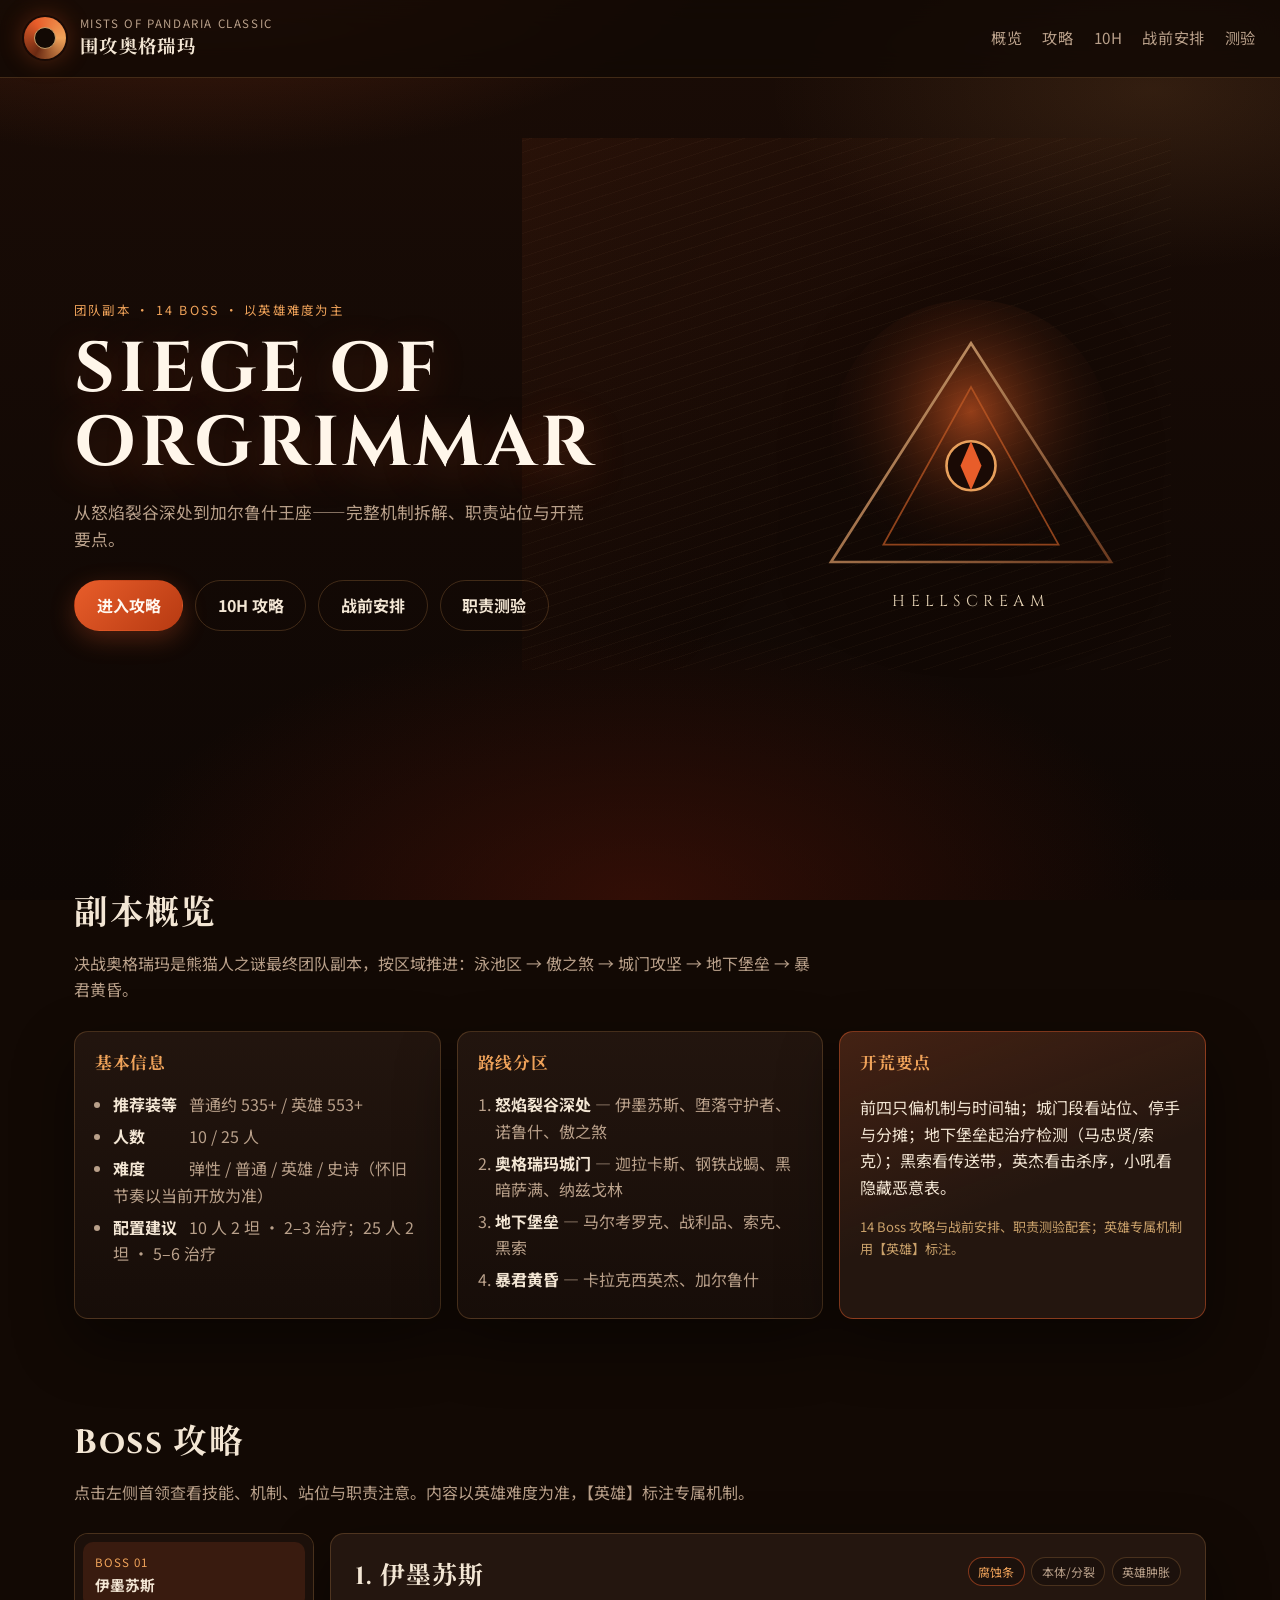
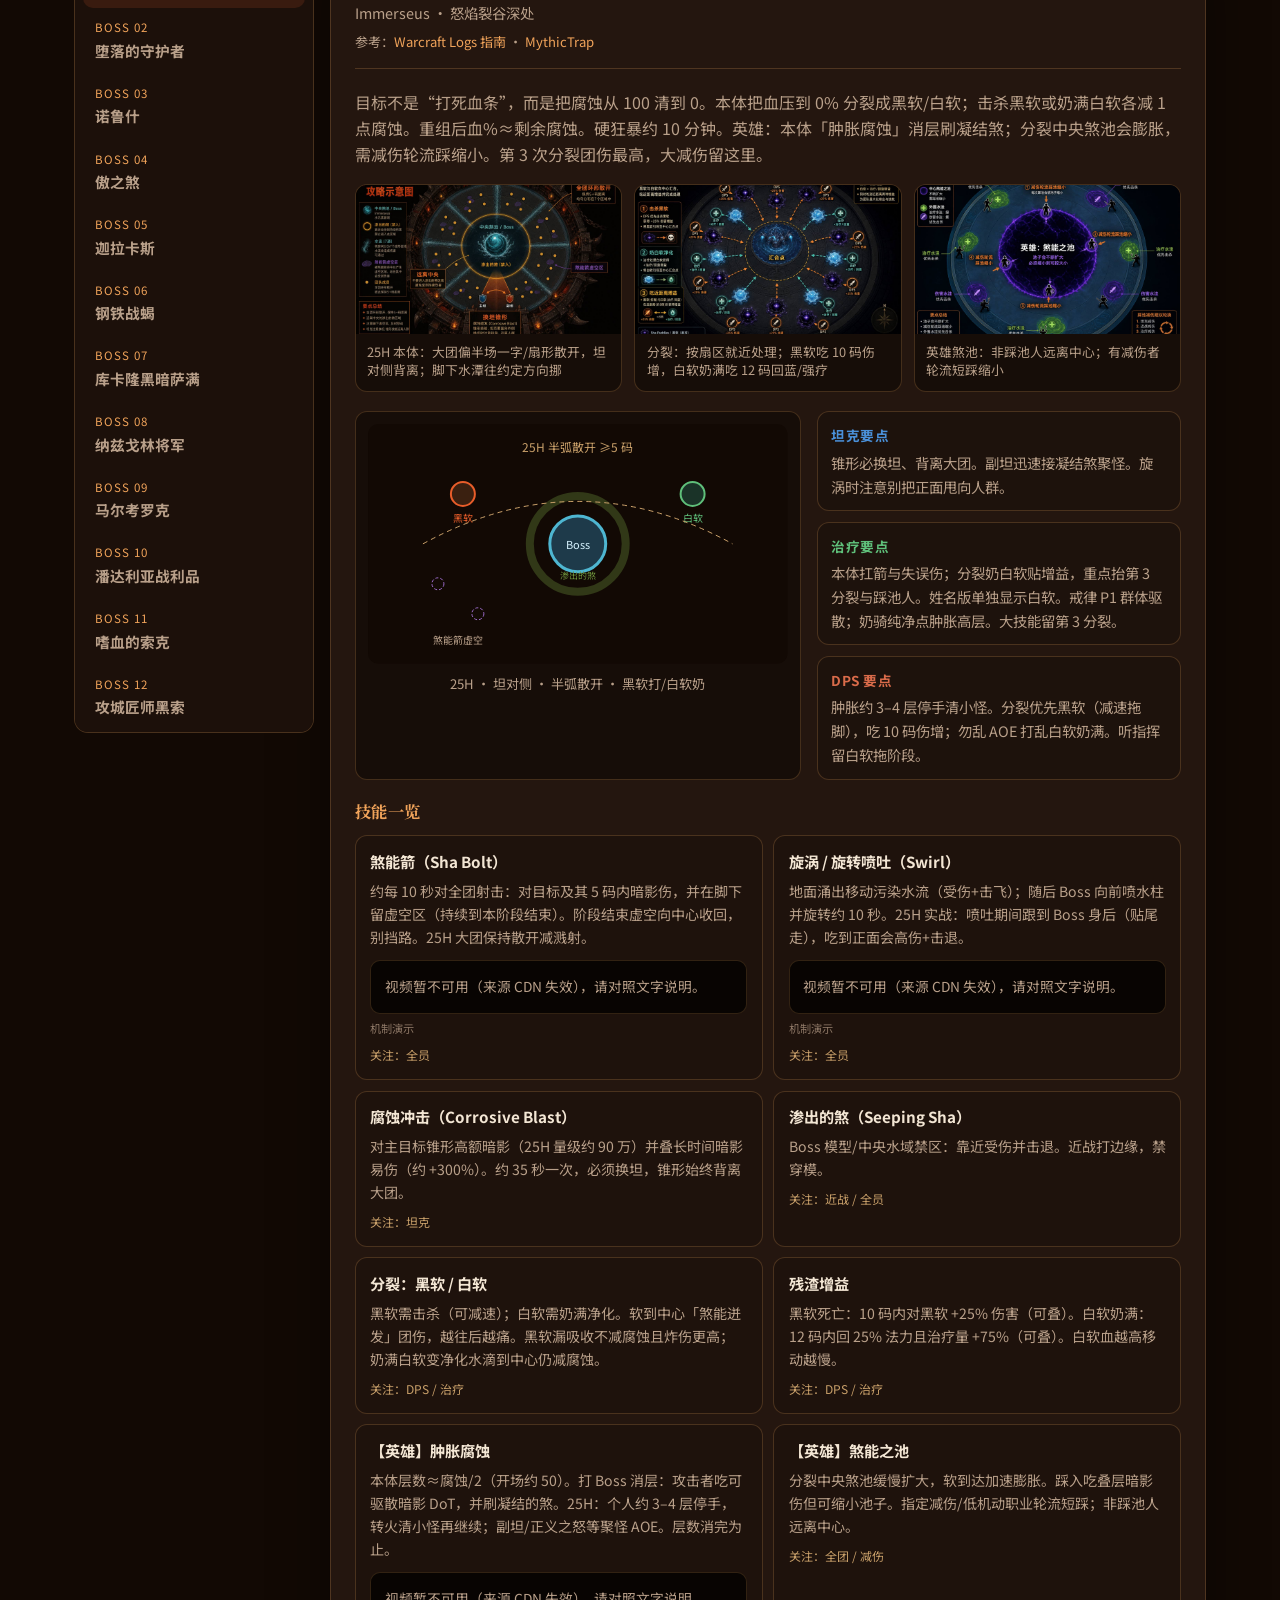
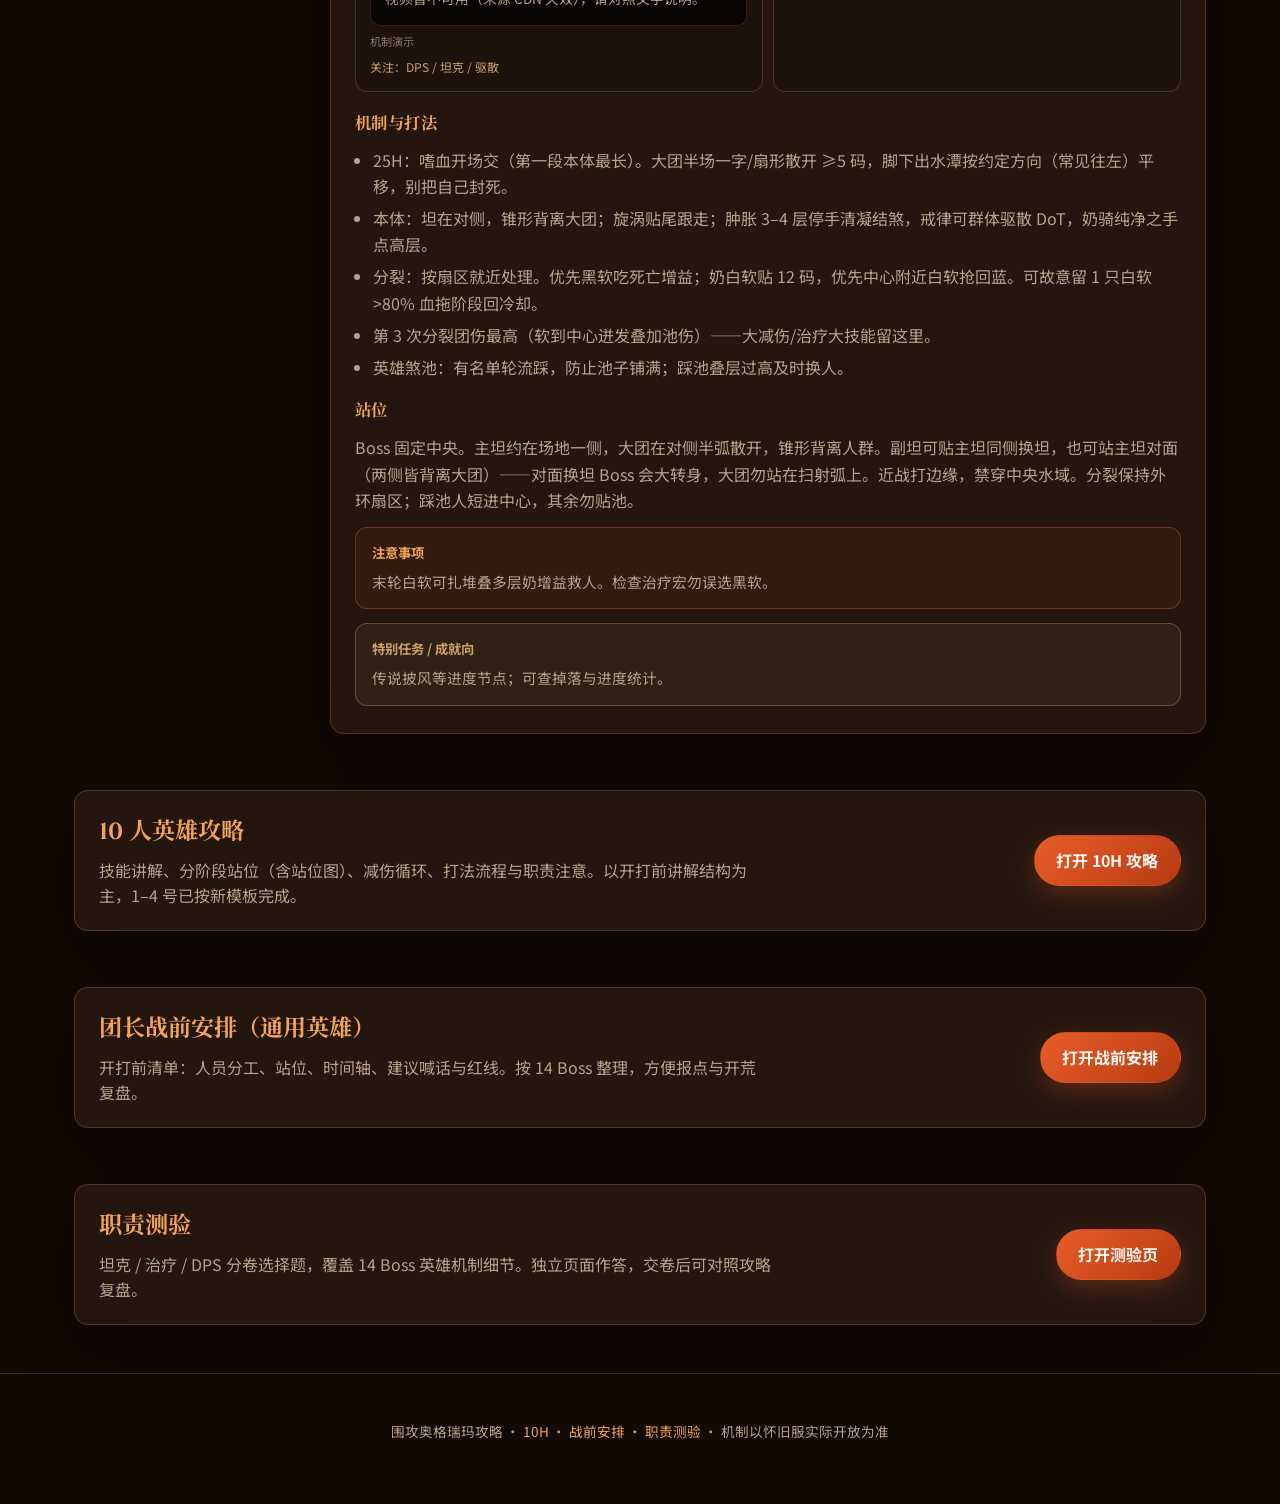
==== commit 216efc83: "将 1–4 号 10H 攻略升级为战前讲解模板并补齐站位图。 统一技能/站位/减伤/流程结构，傲之煞增加循环时间轴与迷宫参考图，便于开打前讲解。  Co-authored-by: Cursor <cu" ====
--- a/index.html
+++ b/index.html
@@ -38,7 +38,7 @@
         <p class="hero-lead">从怒焰裂谷深处到加尔鲁什王座——完整机制拆解、职责站位与开荒要点。</p>
         <div class="hero-cta">
           <a class="btn btn-primary" href="#guides">进入攻略</a>
-          <a class="btn btn-ghost" href="h10.html">10H 细致</a>
+          <a class="btn btn-ghost" href="h10.html">10H 攻略</a>
           <a class="btn btn-ghost" href="brief.html">战前安排</a>
           <a class="btn btn-ghost" href="quiz.html">职责测验</a>
         </div>
@@ -111,8 +111,8 @@
     <section class="section quiz-cta-section" id="h10-cta">
       <div class="quiz-cta-panel">
         <div>
-          <h2>10 人英雄细致攻略</h2>
-          <p>独立页面按 10H 编制写整场流程。现已更新第 1 号伊墨苏斯（含肿胀分波与分裂节奏）。</p>
+          <h2>10 人英雄攻略</h2>
+          <p>技能讲解、分阶段站位（含站位图）、减伤循环、打法流程与职责注意。以开打前讲解结构为主，1–4 号已按新模板完成。</p>
         </div>
         <a class="btn btn-primary" href="h10.html">打开 10H 攻略</a>
       </div>
@@ -121,7 +121,7 @@
     <section class="section quiz-cta-section" id="brief-cta">
       <div class="quiz-cta-panel">
         <div>
-          <h2>团长战前安排</h2>
+          <h2>团长战前安排（通用英雄）</h2>
           <p>开打前清单：人员分工、站位、时间轴、建议喊话与红线。按 14 Boss 整理，方便报点与开荒复盘。</p>
         </div>
         <a class="btn btn-primary" href="brief.html">打开战前安排</a>
--- a/styles.css
+++ b/styles.css
@@ -89,13 +89,20 @@
   color: var(--ink);
 }
 
-.top-nav { display: flex; gap: 1.25rem; }
+.top-nav { display: flex; gap: 1.25rem; flex-wrap: wrap; }
 .top-nav a {
   color: var(--muted);
   font-size: 0.95rem;
   letter-spacing: 0.04em;
+  padding: 0.2rem 0;
+  border-bottom: 2px solid transparent;
 }
 .top-nav a:hover { color: var(--ink); }
+.top-nav a[aria-current="page"] {
+  color: var(--accent-2);
+  border-bottom-color: var(--accent);
+  font-weight: 700;
+}
 
 .hero {
   position: relative;
@@ -873,6 +880,240 @@
 }
 .brief-red ul { color: #e8a0a0; }
 
+/* —— 10H 战前（技能 + 战术） —— */
+.brief-h10-page .brief-block {
+  margin: 0 0 1rem;
+}
+.brief-h10-page .brief-block h4,
+.brief-h10-page .brief-block h5 {
+  margin: 0 0 0.4rem;
+  font-size: 0.92rem;
+  letter-spacing: 0.04em;
+  color: var(--bronze);
+}
+.brief-h10-page .brief-block h5 {
+  margin-top: 0.65rem;
+  color: var(--muted);
+  font-weight: 500;
+}
+.brief-h10-page .brief-block ul {
+  margin: 0;
+  padding-left: 1.1rem;
+  color: var(--muted);
+  font-size: 0.98rem;
+}
+.brief-h10-page .brief-block li { margin: 0.32rem 0; line-height: 1.5; }
+.brief-skill-grid {
+  display: grid;
+  grid-template-columns: 1fr 1fr;
+  gap: 0.65rem;
+}
+.brief-skill {
+  padding: 0.65rem 0.75rem;
+  border: 1px solid var(--line);
+  border-radius: 10px;
+  background: rgba(0, 0, 0, 0.18);
+}
+.brief-skill h5 {
+  margin: 0 0 0.35rem;
+  font-size: 0.98rem;
+  color: var(--accent-2);
+  display: flex;
+  flex-wrap: wrap;
+  align-items: baseline;
+  gap: 0.4rem;
+}
+.brief-skill h5 span {
+  font-weight: 400;
+  font-size: 0.82rem;
+  color: var(--muted);
+}
+.brief-skill p {
+  margin: 0;
+  font-size: 0.94rem;
+  color: var(--muted);
+  line-height: 1.5;
+}
+.brief-dmg {
+  margin: 0 0 0.35rem !important;
+  font-size: 0.88rem !important;
+  color: var(--accent-2) !important;
+  line-height: 1.4 !important;
+}
+.brief-dmg span {
+  display: inline-block;
+  margin-right: 0.35rem;
+  padding: 0.05rem 0.35rem;
+  border-radius: 4px;
+  font-size: 0.7rem;
+  font-weight: 700;
+  letter-spacing: 0.04em;
+  color: var(--bg);
+  background: var(--bronze);
+  vertical-align: middle;
+}
+.brief-span-2 { grid-column: 1 / -1; }
+.brief-empty {
+  margin: 0;
+  color: var(--muted);
+  font-size: 0.9rem;
+}
+.brief-badge {
+  display: inline-block;
+  margin-left: 0.5rem;
+  padding: 0.12rem 0.45rem;
+  border-radius: 6px;
+  font-size: 0.7rem;
+  font-weight: 700;
+  letter-spacing: 0.04em;
+  color: var(--bg);
+  background: var(--accent-2);
+  vertical-align: middle;
+}
+.brief-legacy-note {
+  margin: 0 0 1rem;
+  padding: 0.5rem 0.75rem;
+  border: 1px dashed var(--line);
+  border-radius: 8px;
+  color: var(--muted);
+  font-size: 0.85rem;
+}
+.brief-nav-new { color: var(--ink); }
+.brief-phase-grid,
+.brief-tl-note {
+  margin: 0 0 0.65rem;
+  color: var(--muted);
+  font-size: 0.95rem;
+  line-height: 1.5;
+}
+.brief-timeline {
+  list-style: none;
+  margin: 0;
+  padding: 0;
+  display: grid;
+  gap: 0.4rem;
+}
+.brief-tl-row {
+  display: grid;
+  grid-template-columns: 4.5rem 1fr;
+  gap: 0.75rem;
+  align-items: baseline;
+  padding: 0.45rem 0.7rem;
+  border: 1px solid var(--line);
+  border-radius: 8px;
+  background: rgba(0, 0, 0, 0.18);
+  margin: 0 !important;
+}
+.brief-tl-row time {
+  font-variant-numeric: tabular-nums;
+  font-weight: 700;
+  color: var(--accent-2);
+  font-size: 0.95rem;
+}
+.brief-tl-row span {
+  color: var(--muted);
+  font-size: 0.95rem;
+  line-height: 1.45;
+}
+.brief-tl-row.brief-tl-gift {
+  border-color: rgba(202, 138, 4, 0.55);
+  background: rgba(120, 80, 10, 0.22);
+}
+.brief-tl-row.brief-tl-gift time {
+  color: #fbbf24;
+}
+.brief-tl-row.brief-tl-gift span {
+  color: #fde68a;
+}
+.brief-cd-grid,
+.brief-flow-grid {
+  display: grid;
+  gap: 0.75rem;
+}
+.brief-phase .h10-diagram,
+.brief-diagram {
+  margin: 0.55rem 0 0.75rem;
+}
+.brief-phase-grid .brief-phase:has(.h10-diagram) {
+  grid-column: 1 / -1;
+}
+.brief-phase,
+.brief-cd,
+.brief-flow-step {
+  padding: 0.7rem 0.8rem;
+  border: 1px solid var(--line);
+  border-radius: 10px;
+  background: rgba(0, 0, 0, 0.16);
+}
+.brief-phase h5,
+.brief-cd h5,
+.brief-flow-step h5 {
+  margin: 0 0 0.4rem;
+  font-size: 1rem;
+  color: var(--accent-2);
+  display: flex;
+  flex-wrap: wrap;
+  align-items: center;
+  gap: 0.4rem;
+}
+.brief-cd h5 span,
+.brief-skill h5 span {
+  font-weight: 400;
+  font-size: 0.82rem;
+  color: var(--muted);
+}
+.brief-cd p {
+  margin: 0;
+  font-size: 0.94rem;
+  color: var(--muted);
+  line-height: 1.5;
+}
+.brief-phase ul,
+.brief-flow-step ul {
+  margin: 0;
+  padding-left: 1.2rem;
+  color: var(--muted);
+  font-size: 1.02rem;
+  line-height: 1.65;
+}
+.brief-phase li,
+.brief-flow-step li { margin: 0.45rem 0; }
+.brief-step-num {
+  display: inline-flex;
+  align-items: center;
+  justify-content: center;
+  min-width: 1.35rem;
+  height: 1.35rem;
+  border-radius: 999px;
+  background: rgba(232, 93, 42, 0.2);
+  color: var(--accent);
+  font-size: 0.75rem;
+  font-family: var(--font-display);
+}
+.brief-roles {
+  display: grid;
+  grid-template-columns: repeat(3, 1fr);
+  gap: 0.75rem;
+}
+.brief-roles > div {
+  padding: 0.7rem 0.8rem;
+  border: 1px solid var(--line);
+  border-radius: 10px;
+  background: rgba(0, 0, 0, 0.16);
+}
+.brief-roles h5 {
+  margin: 0 0 0.4rem;
+  font-size: 1rem;
+  color: var(--accent-2);
+}
+.brief-roles ul {
+  margin: 0;
+  padding-left: 1.1rem;
+  color: var(--muted);
+  font-size: 0.94rem;
+}
+.brief-roles li { margin: 0.25rem 0; }
+
 /* —— 10H 细致攻略 —— */
 .h10-page .h10-hero { padding-top: 2rem; }
 .h10-roster {
@@ -1060,12 +1301,18 @@
   background: #120904;
 }
 .h10-diagram svg { display: block; width: 100%; height: auto; }
+.h10-diagram img {
+  display: block;
+  width: 100%;
+  height: auto;
+  background: #0b1220;
+}
 .h10-diagram-cap {
   margin: 0;
-  padding: 0.55rem 0.75rem 0.7rem;
-  font-size: 0.82rem;
-  color: var(--muted);
-  line-height: 1.45;
+  padding: 0.75rem 1rem 0.9rem;
+  font-size: 1rem;
+  color: var(--muted);
+  line-height: 1.65;
   border-top: 1px solid var(--line);
 }
 .h10-diagram-empty {
@@ -1105,6 +1352,9 @@
     grid-template-columns: repeat(2, 1fr);
   }
   .brief-grid { grid-template-columns: 1fr; }
+  .brief-skill-grid { grid-template-columns: 1fr; }
+  .brief-span-2 { grid-column: auto; }
+  .brief-roles { grid-template-columns: 1fr; }
 }
 
 @media (max-width: 960px) {
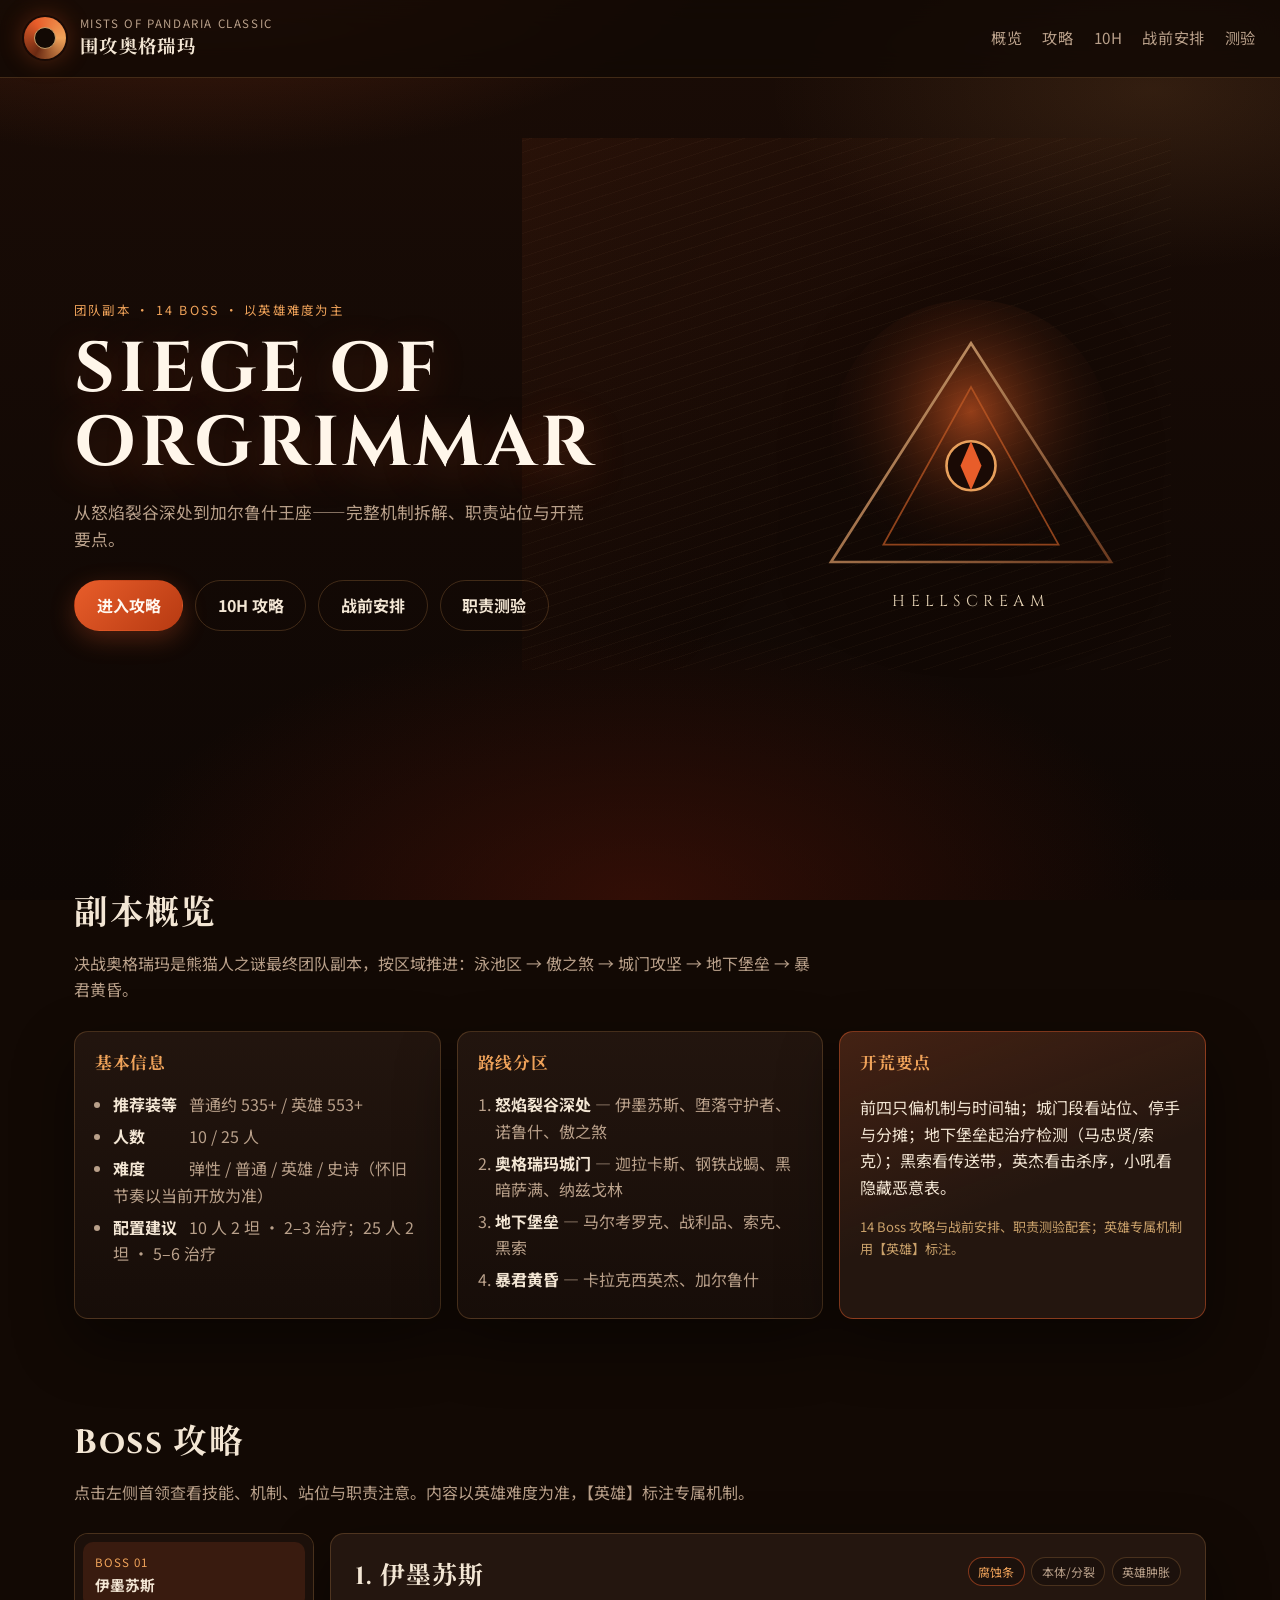
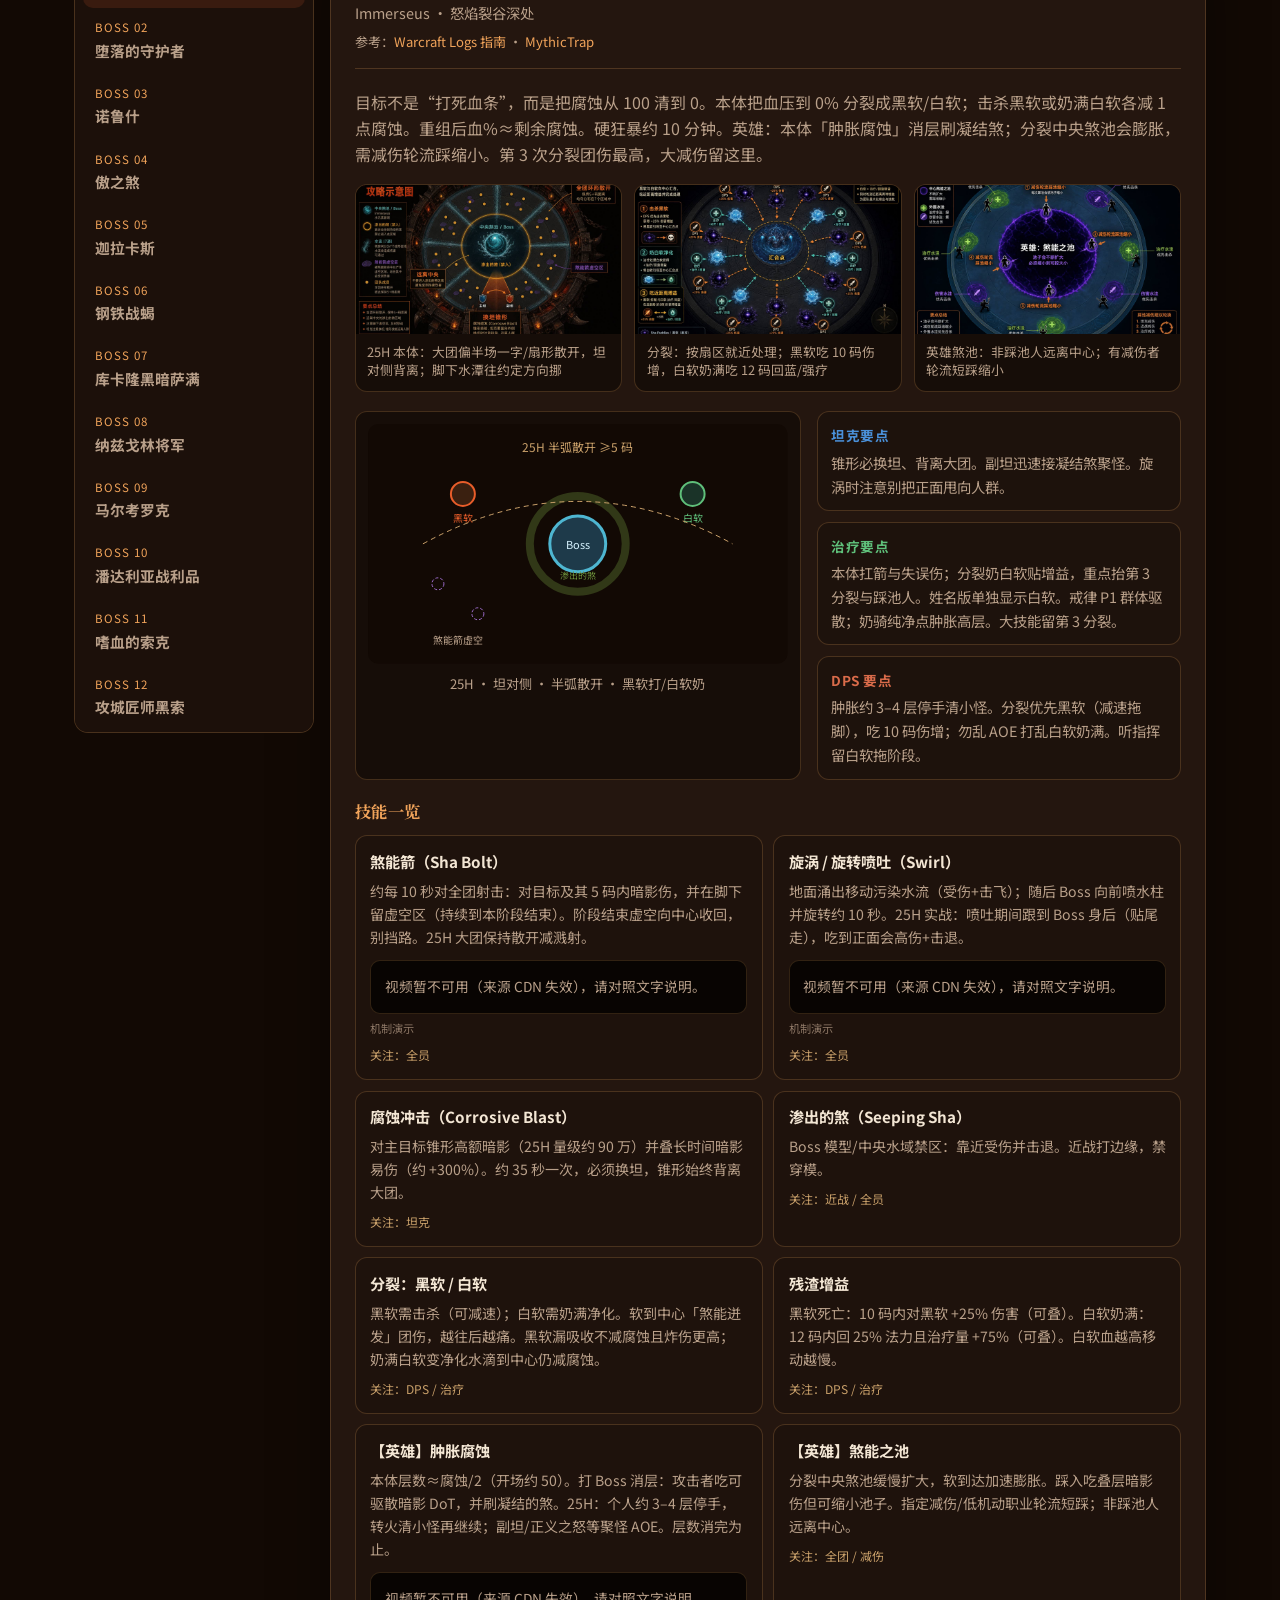
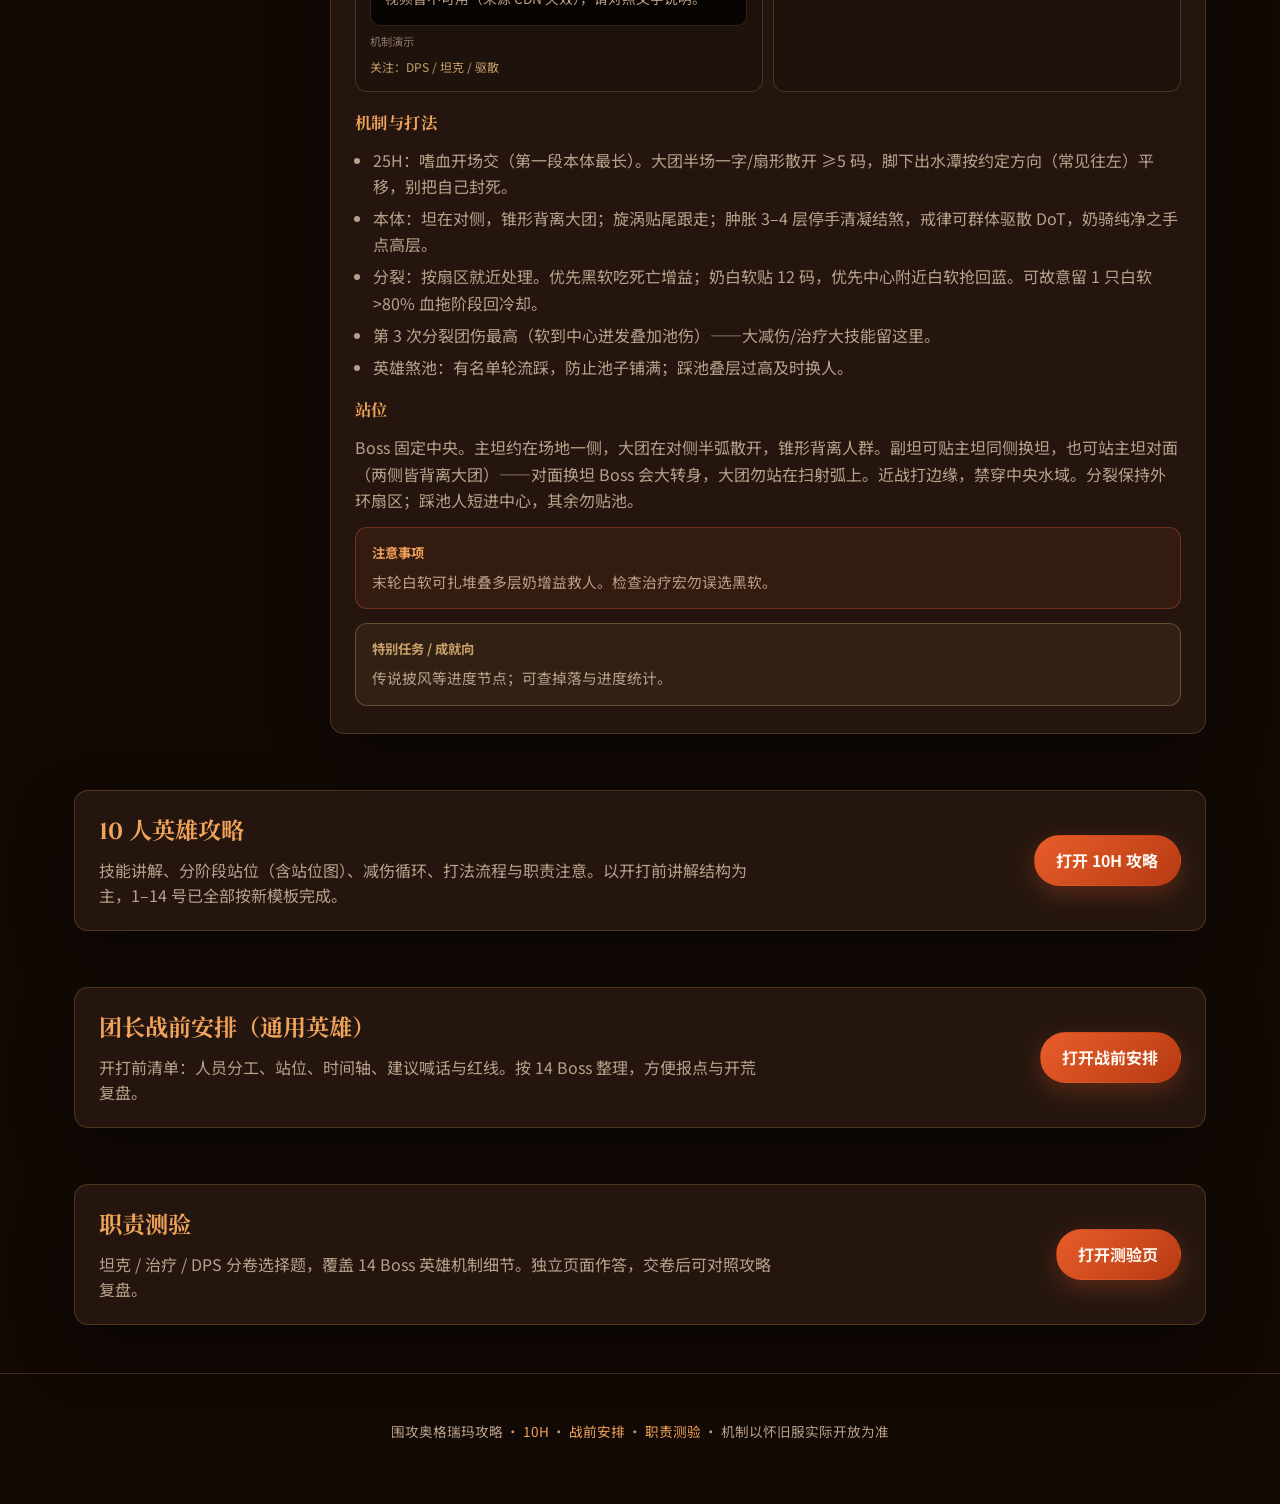
==== commit b8db3180: "完成 5–14 号 10H 新模板攻略，并修复站位图导出与小屏导航。 全 Boss 统一战前讲解结构与示意图；傲之煞补迷宫图；吸顶当前 Boss 条改善锚点定位。  Co-authored-by: C" ====
--- a/index.html
+++ b/index.html
@@ -112,7 +112,7 @@
       <div class="quiz-cta-panel">
         <div>
           <h2>10 人英雄攻略</h2>
-          <p>技能讲解、分阶段站位（含站位图）、减伤循环、打法流程与职责注意。以开打前讲解结构为主，1–4 号已按新模板完成。</p>
+          <p>技能讲解、分阶段站位（含站位图）、减伤循环、打法流程与职责注意。以开打前讲解结构为主，1–14 号已全部按新模板完成。</p>
         </div>
         <a class="btn btn-primary" href="h10.html">打开 10H 攻略</a>
       </div>
--- a/styles.css
+++ b/styles.css
@@ -1331,16 +1331,108 @@
   letter-spacing: 0.06em;
 }
 
-@media (max-width: 960px) {
-  .h10-layout { grid-template-columns: 1fr; }
-  .h10-nav {
-    position: static;
-    max-height: none;
-    display: grid;
-    grid-template-columns: repeat(2, 1fr);
+.brief-nav-link.is-active,
+.brief-nav-link[aria-current="true"] {
+  color: var(--ink);
+  background: rgba(232, 93, 42, 0.14);
+  border-color: rgba(232, 93, 42, 0.45);
+}
+.brief-nav-link.is-active .brief-nav-idx,
+.brief-nav-link[aria-current="true"] .brief-nav-idx {
+  color: var(--accent);
+}
+
+/* 10H 当前 Boss 吸顶条（小屏为主） */
+.h10-reading-bar {
+  display: none;
+  position: sticky;
+  top: var(--site-header-h, 4.5rem);
+  z-index: 35;
+  margin: 0 0 1rem;
+  padding: 0.65rem 0.85rem;
+  border: 1px solid var(--line);
+  border-radius: 12px;
+  background: rgba(18, 9, 4, 0.92);
+  backdrop-filter: blur(12px);
+  box-shadow: var(--shadow);
+  gap: 0.65rem;
+  align-items: center;
+  justify-content: space-between;
+  flex-wrap: wrap;
+}
+.h10-reading-bar:not([hidden]) {
+  display: flex;
+}
+.h10-now {
+  display: flex;
+  align-items: baseline;
+  gap: 0.45rem;
+  min-width: 0;
+  flex: 1 1 auto;
+}
+.h10-now-label {
+  font-size: 0.75rem;
+  letter-spacing: 0.08em;
+  color: var(--muted);
+  text-transform: uppercase;
+  flex-shrink: 0;
+}
+.h10-now-idx {
+  font-family: var(--font-display);
+  font-size: 1.15rem;
+  color: var(--accent);
+  line-height: 1;
+  flex-shrink: 0;
+}
+.h10-now-name {
+  font-family: var(--font-display);
+  font-size: 1.05rem;
+  color: var(--accent-2);
+  white-space: nowrap;
+  overflow: hidden;
+  text-overflow: ellipsis;
+}
+.h10-now-actions {
+  display: flex;
+  gap: 0.4rem;
+  flex-shrink: 0;
+}
+.h10-now-btn {
+  appearance: none;
+  border: 1px solid var(--line);
+  background: rgba(0, 0, 0, 0.28);
+  color: var(--ink);
+  border-radius: 8px;
+  padding: 0.35rem 0.65rem;
+  font-size: 0.82rem;
+  cursor: pointer;
+  line-height: 1.2;
+  text-decoration: none;
+}
+.h10-now-btn:hover:not(:disabled) {
+  border-color: rgba(232, 93, 42, 0.45);
+  color: var(--accent-2);
+}
+.h10-now-btn:disabled {
+  opacity: 0.4;
+  cursor: not-allowed;
+}
+a.h10-now-toc {
+  display: inline-flex;
+  align-items: center;
+}
+.h10-page .brief-card {
+  scroll-margin-top: calc(var(--site-header-h, 4.5rem) + 4.25rem);
+}
+.h10-page .brief-nav {
+  scroll-margin-top: calc(var(--site-header-h, 4.5rem) + 1rem);
+}
+
+@media (min-width: 961px) {
+  .h10-page .brief-nav {
+    top: calc(var(--site-header-h, 4.5rem) + 0.75rem);
+    max-height: calc(100vh - var(--site-header-h, 4.5rem) - 1.5rem);
   }
-  .h10-skill-grid,
-  .h10-roles { grid-template-columns: 1fr; }
 }
 
 @media (max-width: 960px) {
@@ -1357,6 +1449,29 @@
   .brief-roles { grid-template-columns: 1fr; }
 }
 
+@media (max-width: 640px) {
+  .h10-now-actions {
+    width: 100%;
+  }
+  .h10-now-btn {
+    flex: 1;
+    justify-content: center;
+    text-align: center;
+  }
+}
+
+@media (max-width: 960px) {
+  .h10-layout { grid-template-columns: 1fr; }
+  .h10-nav {
+    position: static;
+    max-height: none;
+    display: grid;
+    grid-template-columns: repeat(2, 1fr);
+  }
+  .h10-skill-grid,
+  .h10-roles { grid-template-columns: 1fr; }
+}
+
 @media (max-width: 960px) {
   .hero { grid-template-columns: 1fr; min-height: auto; padding-top: 2rem; }
   .hero-art { order: -1; }
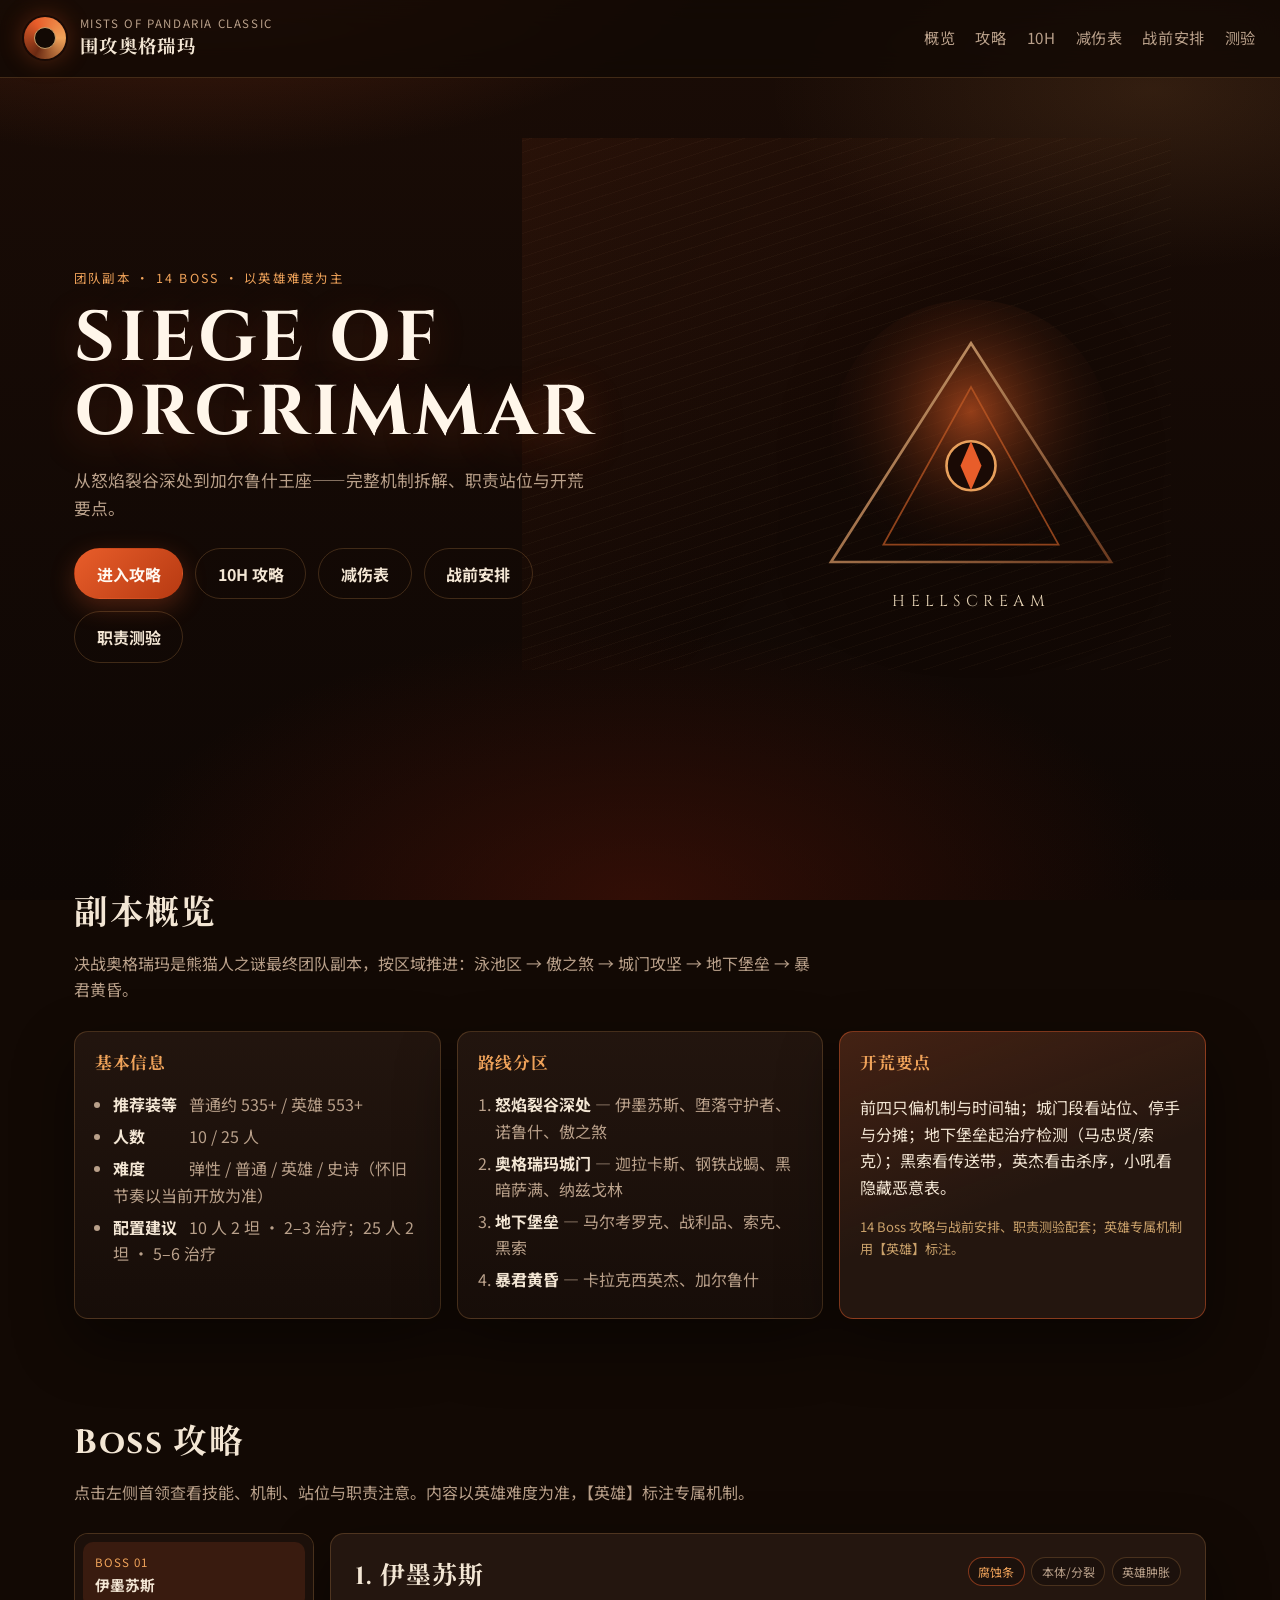
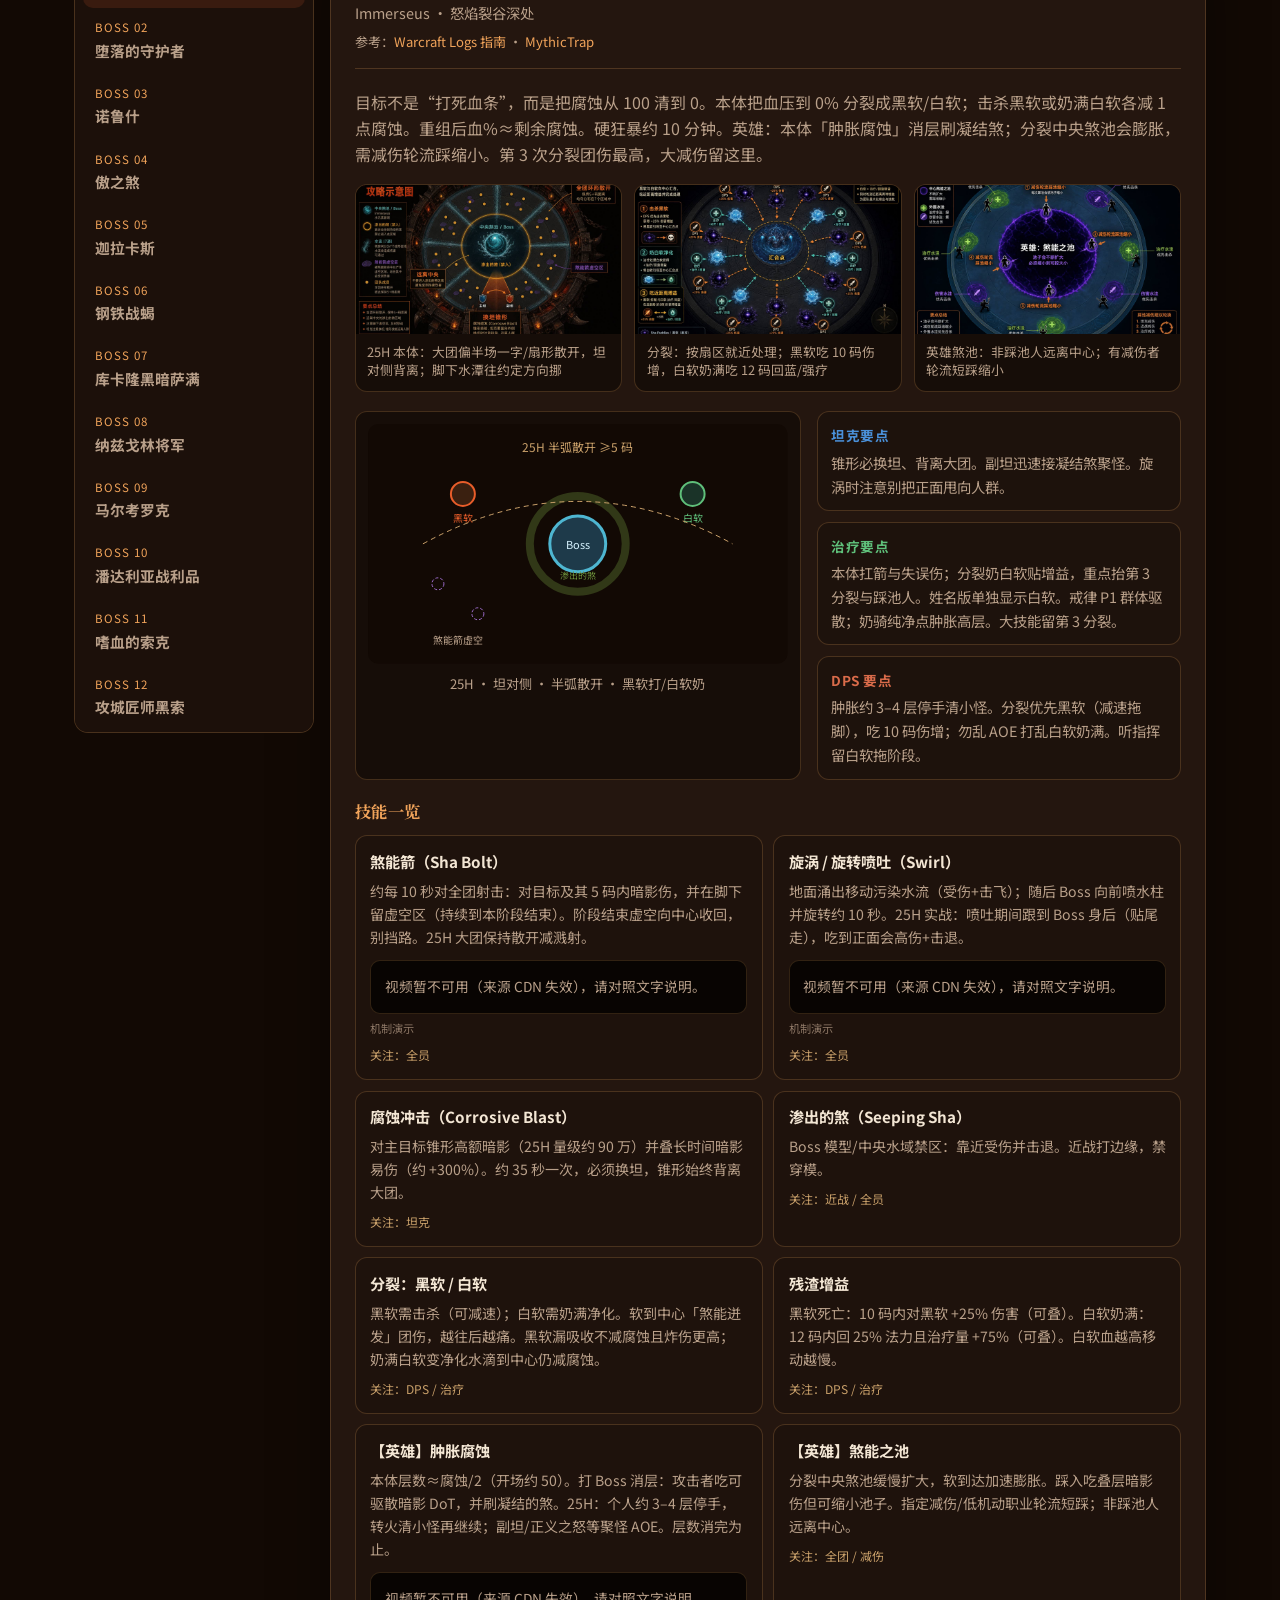
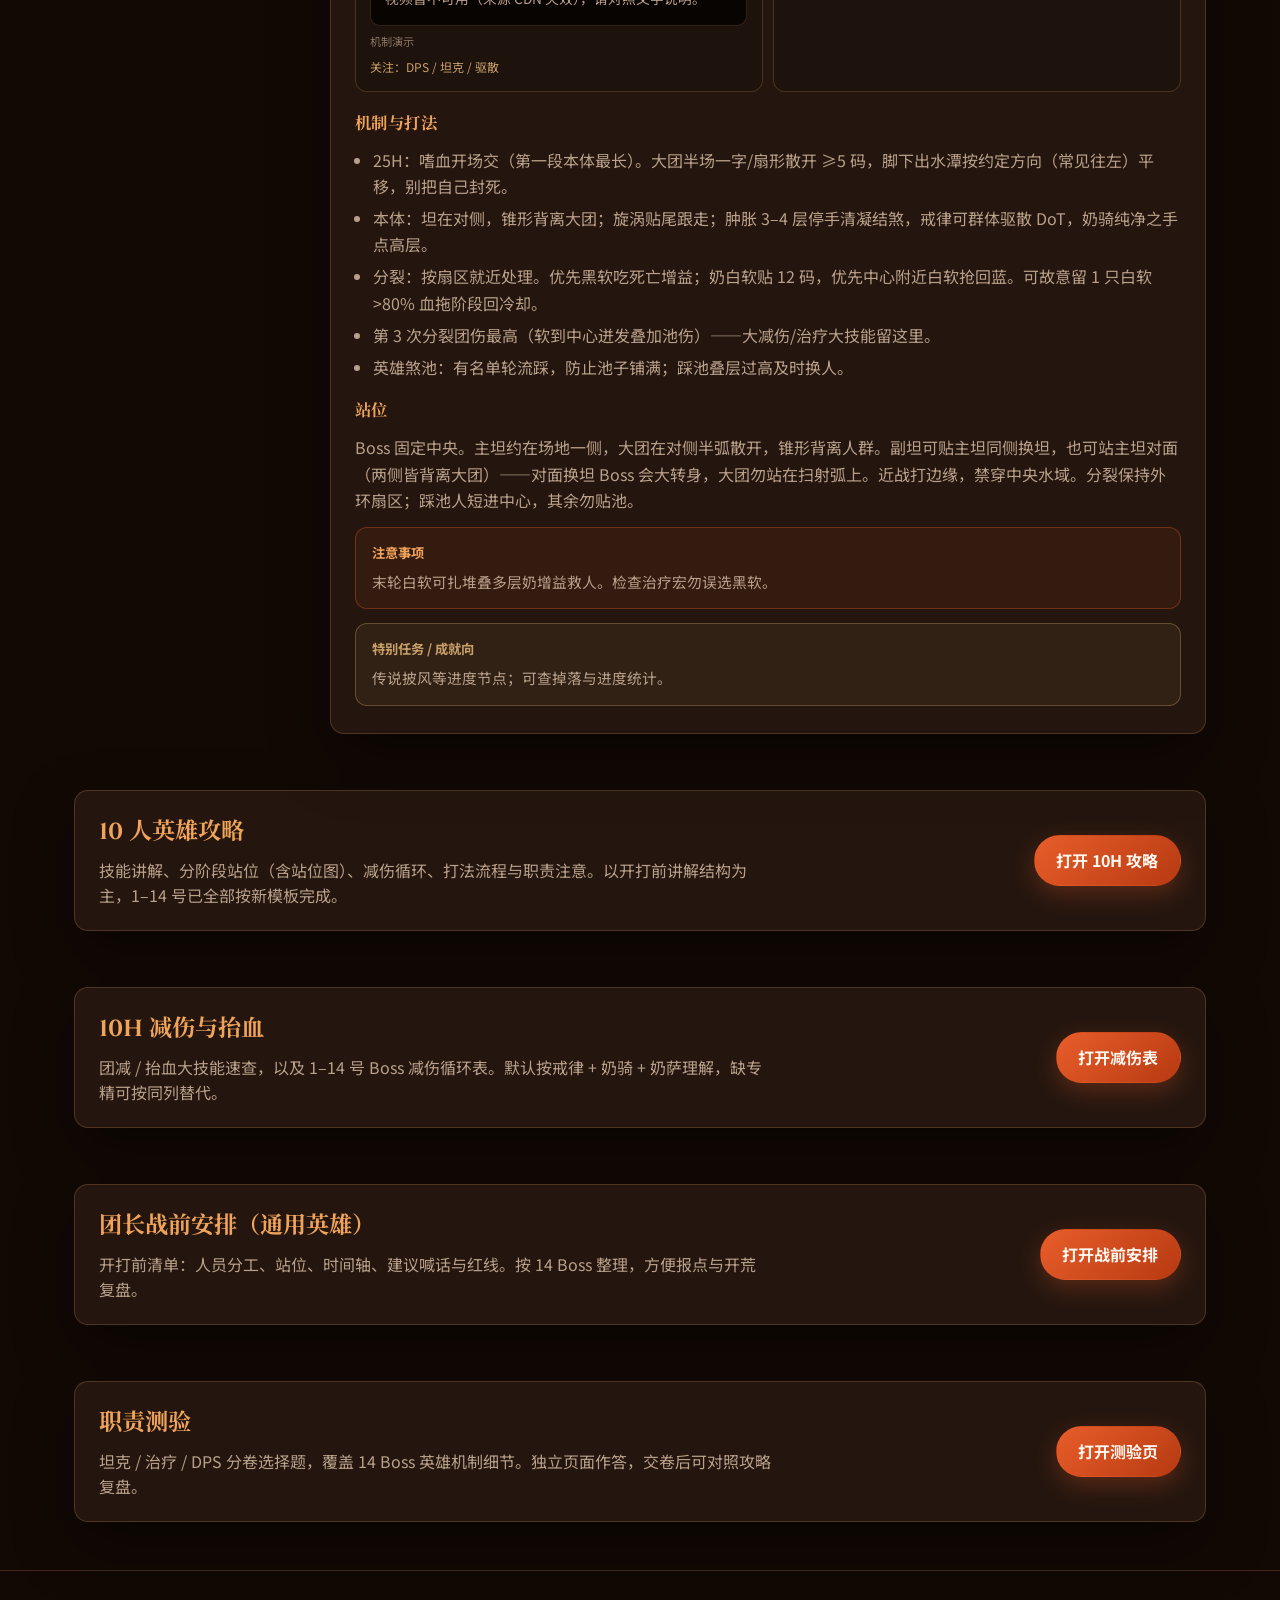
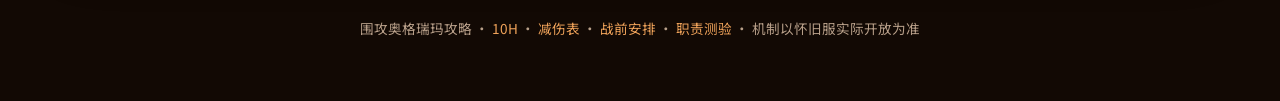
==== commit 1131314b: "新增 10H 减伤与抬血循环表页面。 汇总团减/抬血/外置技能，并按 1–14 号 Boss 给出减伤循环参考；站点导航已挂链。  Co-authored-by: Cursor <cursoragen" ====
--- a/index.html
+++ b/index.html
@@ -24,6 +24,7 @@
       <a href="#overview">概览</a>
       <a href="#guides">攻略</a>
       <a href="h10.html">10H</a>
+      <a href="cds.html">减伤表</a>
       <a href="brief.html">战前安排</a>
       <a href="quiz.html">测验</a>
     </nav>
@@ -39,6 +40,7 @@
         <div class="hero-cta">
           <a class="btn btn-primary" href="#guides">进入攻略</a>
           <a class="btn btn-ghost" href="h10.html">10H 攻略</a>
+          <a class="btn btn-ghost" href="cds.html">减伤表</a>
           <a class="btn btn-ghost" href="brief.html">战前安排</a>
           <a class="btn btn-ghost" href="quiz.html">职责测验</a>
         </div>
@@ -118,6 +120,16 @@
       </div>
     </section>
 
+    <section class="section quiz-cta-section" id="cds-cta">
+      <div class="quiz-cta-panel">
+        <div>
+          <h2>10H 减伤与抬血</h2>
+          <p>团减 / 抬血大技能速查，以及 1–14 号 Boss 减伤循环表。默认按戒律 + 奶骑 + 奶萨理解，缺专精可按同列替代。</p>
+        </div>
+        <a class="btn btn-primary" href="cds.html">打开减伤表</a>
+      </div>
+    </section>
+
     <section class="section quiz-cta-section" id="brief-cta">
       <div class="quiz-cta-panel">
         <div>
@@ -140,7 +152,7 @@
   </main>
 
   <footer class="site-footer">
-    <p>围攻奥格瑞玛攻略 · <a href="h10.html">10H</a> · <a href="brief.html">战前安排</a> · <a href="quiz.html">职责测验</a> · 机制以怀旧服实际开放为准</p>
+    <p>围攻奥格瑞玛攻略 · <a href="h10.html">10H</a> · <a href="cds.html">减伤表</a> · <a href="brief.html">战前安排</a> · <a href="quiz.html">职责测验</a> · 机制以怀旧服实际开放为准</p>
   </footer>
 
   <script src="data.js"></script>
--- a/styles.css
+++ b/styles.css
@@ -908,11 +908,61 @@
   grid-template-columns: 1fr 1fr;
   gap: 0.65rem;
 }
+.brief-h-legend {
+  margin: 0 0 0.75rem;
+  font-size: 0.88rem;
+  color: var(--muted);
+  line-height: 1.55;
+}
+.brief-h-legend .brief-h-badge {
+  margin-right: 0.15rem;
+  vertical-align: middle;
+}
+.brief-h-badge {
+  display: inline-block;
+  flex-shrink: 0;
+  margin-right: 0.25rem;
+  padding: 0.08rem 0.4rem;
+  border-radius: 4px;
+  font-size: 0.68rem;
+  font-weight: 700;
+  font-style: normal;
+  letter-spacing: 0.04em;
+  line-height: 1.3;
+  text-decoration: none;
+  vertical-align: middle;
+  cursor: help;
+}
+.brief-h-only {
+  color: #1a1208;
+  background: linear-gradient(135deg, #e8a54b, #d4782a);
+}
+.brief-h-diff {
+  color: #f4ebe0;
+  background: linear-gradient(135deg, #6b3a2a, #9a4f28);
+  border: 1px solid rgba(232, 165, 75, 0.45);
+}
 .brief-skill {
   padding: 0.65rem 0.75rem;
   border: 1px solid var(--line);
   border-radius: 10px;
   background: rgba(0, 0, 0, 0.18);
+}
+.brief-skill.is-h-only {
+  border-color: rgba(212, 120, 42, 0.55);
+  background: linear-gradient(
+    135deg,
+    rgba(212, 120, 42, 0.12),
+    rgba(0, 0, 0, 0.18)
+  );
+}
+.brief-skill.is-h-diff {
+  border-color: rgba(154, 79, 40, 0.5);
+  background: linear-gradient(
+    135deg,
+    rgba(107, 58, 42, 0.22),
+    rgba(0, 0, 0, 0.18)
+  );
 }
 .brief-skill h5 {
   margin: 0 0 0.35rem;
@@ -1490,3 +1540,183 @@
   .quiz-actions { justify-content: stretch; }
   .quiz-actions .btn { flex: 1; }
 }
+
+
+/* —— 10H 减伤与抬血速查 —— */
+.h10-cds-link {
+  margin: 0.55rem 0 0;
+  font-size: 0.95rem;
+}
+.h10-cds-link a {
+  color: var(--accent-2);
+  font-weight: 600;
+}
+.cds-page .h10-roster {
+  margin: 0.5rem 0 0;
+  color: var(--accent-2);
+  font-size: 0.95rem;
+}
+.cds-comp-grid,
+.cds-card-grid {
+  display: grid;
+  grid-template-columns: repeat(auto-fit, minmax(220px, 1fr));
+  gap: 0.75rem;
+}
+.cds-comp,
+.cds-card {
+  padding: 0.75rem 0.85rem;
+  border: 1px solid var(--line);
+  border-radius: 10px;
+  background: rgba(0, 0, 0, 0.2);
+}
+.cds-comp h5,
+.cds-card h5 {
+  margin: 0 0 0.35rem;
+  font-size: 1rem;
+  color: var(--accent-2);
+  display: flex;
+  flex-wrap: wrap;
+  gap: 0.4rem;
+  align-items: baseline;
+}
+.cds-comp h5 span,
+.cds-card h5 span {
+  font-weight: 400;
+  font-size: 0.8rem;
+  color: var(--muted);
+}
+.cds-comp-heals {
+  margin: 0 0 0.35rem;
+  color: var(--heal);
+  font-weight: 600;
+  font-size: 0.92rem;
+}
+.cds-comp p,
+.cds-card p {
+  margin: 0;
+  font-size: 0.9rem;
+  color: var(--muted);
+  line-height: 1.5;
+}
+.cds-effect {
+  margin: 0 0 0.3rem !important;
+  color: var(--ink) !important;
+  font-size: 0.88rem !important;
+}
+.cds-card--dr {
+  border-color: rgba(74, 144, 217, 0.35);
+  background: linear-gradient(135deg, rgba(74, 144, 217, 0.1), rgba(0, 0, 0, 0.2));
+}
+.cds-card--heal {
+  border-color: rgba(95, 191, 122, 0.35);
+  background: linear-gradient(135deg, rgba(95, 191, 122, 0.1), rgba(0, 0, 0, 0.2));
+}
+.cds-card--ext {
+  border-color: rgba(201, 160, 106, 0.35);
+}
+.cds-boss-head {
+  margin: 1.25rem 0 0.65rem;
+  padding: 0 0.15rem;
+}
+.cds-boss-head h3 {
+  margin: 0 0 0.25rem;
+  font-family: var(--font-display);
+  font-size: 1.15rem;
+  color: var(--accent-2);
+}
+.cds-boss-head p {
+  margin: 0;
+  color: var(--muted);
+  font-size: 0.9rem;
+}
+.cds-table-wrap {
+  overflow-x: auto;
+  -webkit-overflow-scrolling: touch;
+}
+.cds-table {
+  width: 100%;
+  border-collapse: collapse;
+  font-size: 0.9rem;
+}
+.cds-table th,
+.cds-table td {
+  padding: 0.55rem 0.65rem;
+  border-bottom: 1px solid var(--line);
+  text-align: left;
+  vertical-align: top;
+  line-height: 1.45;
+}
+.cds-table thead th {
+  color: var(--bronze);
+  font-size: 0.78rem;
+  font-weight: 700;
+  letter-spacing: 0.04em;
+  white-space: nowrap;
+}
+.cds-table tbody th {
+  color: var(--ink);
+  font-weight: 600;
+  min-width: 8rem;
+}
+.cds-table td {
+  color: var(--muted);
+}
+.cds-tag {
+  display: inline-block;
+  margin-right: 0.35rem;
+  padding: 0.05rem 0.32rem;
+  border-radius: 3px;
+  font-size: 0.68rem;
+  font-weight: 700;
+  letter-spacing: 0.04em;
+  vertical-align: middle;
+}
+.cds-tag-dr {
+  color: #0d1a28;
+  background: #6aa3e0;
+}
+.cds-tag-heal {
+  color: #0d1a12;
+  background: #6fd08a;
+}
+
+@media (max-width: 900px) {
+  .cds-comp-grid {
+    grid-template-columns: 1fr;
+  }
+}
+
+@media (max-width: 640px) {
+  .cds-table thead {
+    display: none;
+  }
+  .cds-table,
+  .cds-table tbody,
+  .cds-table tr,
+  .cds-table th,
+  .cds-table td {
+    display: block;
+    width: 100%;
+  }
+  .cds-table tr {
+    padding: 0.65rem 0;
+    border-bottom: 1px solid var(--line);
+  }
+  .cds-table tbody th {
+    padding-bottom: 0.25rem;
+    border-bottom: none;
+  }
+  .cds-table td {
+    border-bottom: none;
+    padding: 0.2rem 0.65rem;
+  }
+  .cds-table td::before {
+    display: block;
+    font-size: 0.7rem;
+    color: var(--bronze);
+    margin-bottom: 0.1rem;
+  }
+  .cds-table td:nth-child(2)::before { content: "团减 / 外置"; }
+  .cds-table td:nth-child(3)::before { content: "抬血"; }
+  .cds-table td:nth-child(4)::before { content: "备注"; }
+}
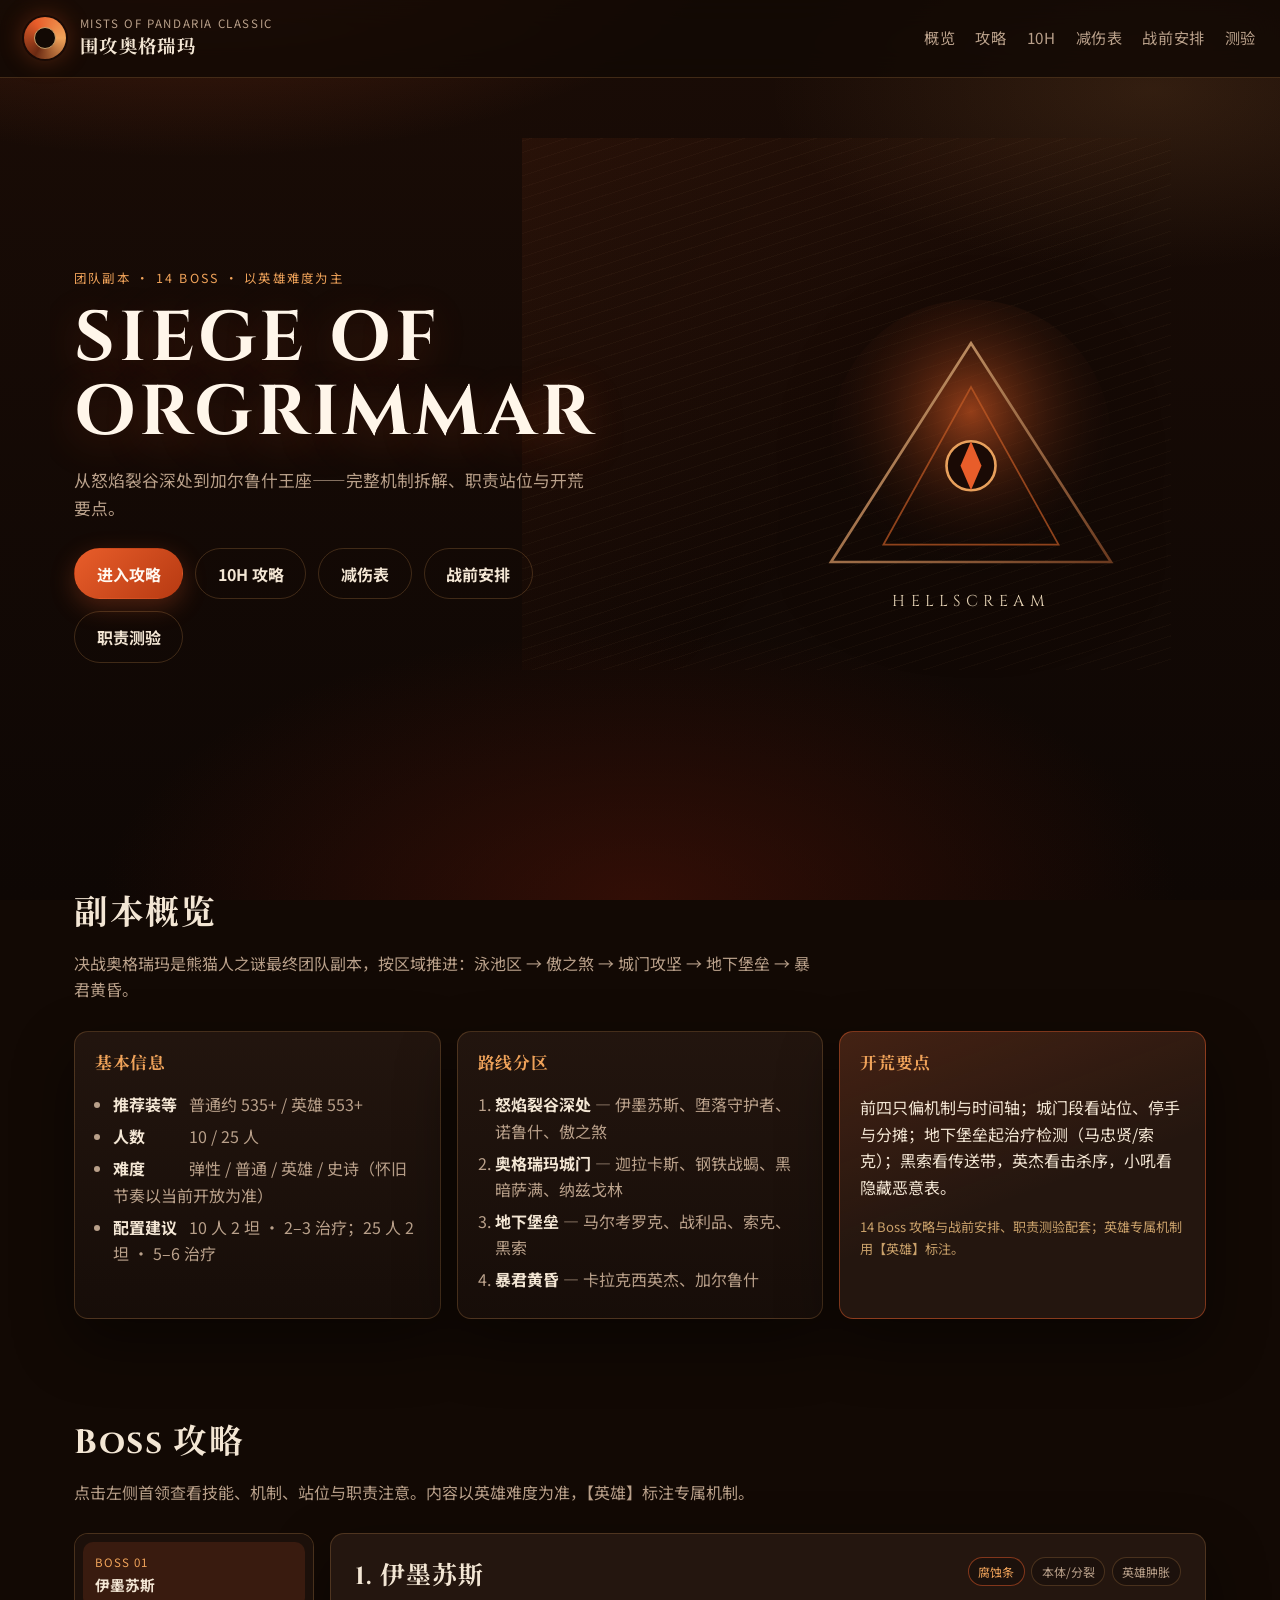
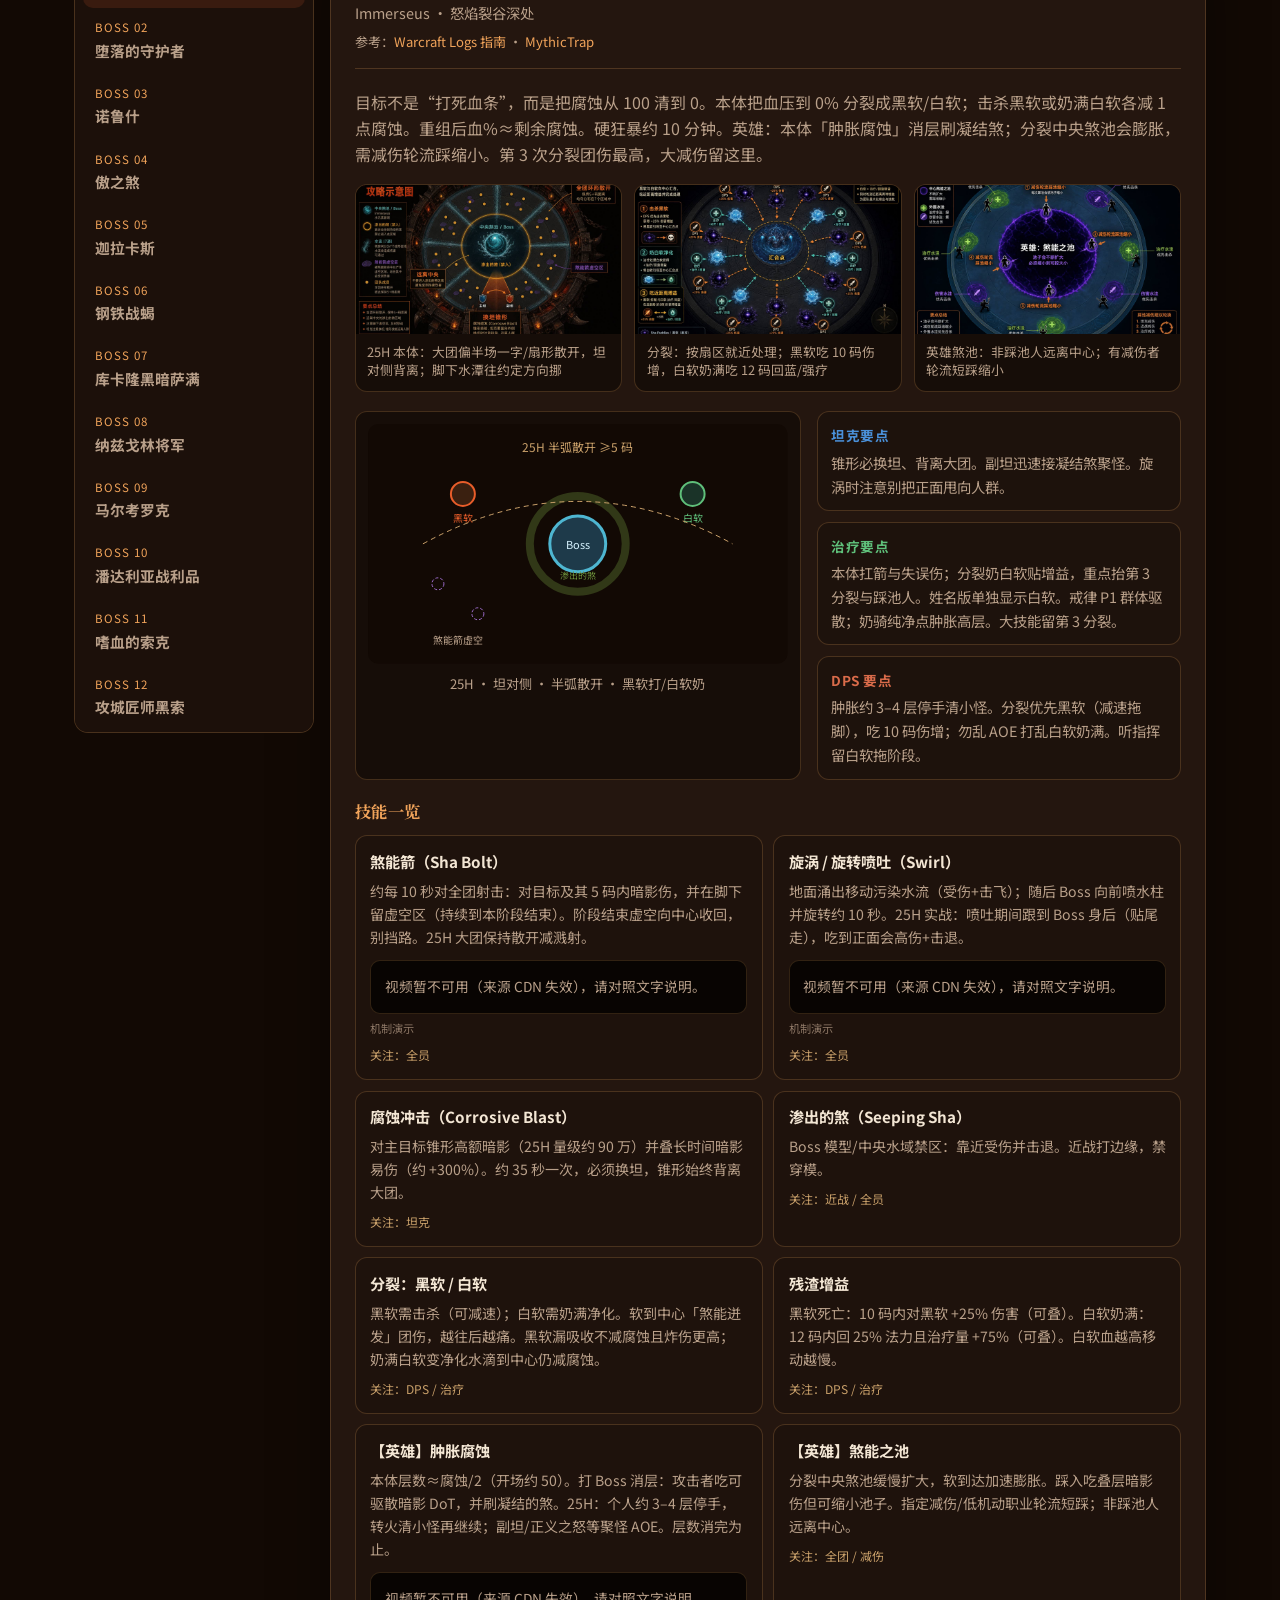
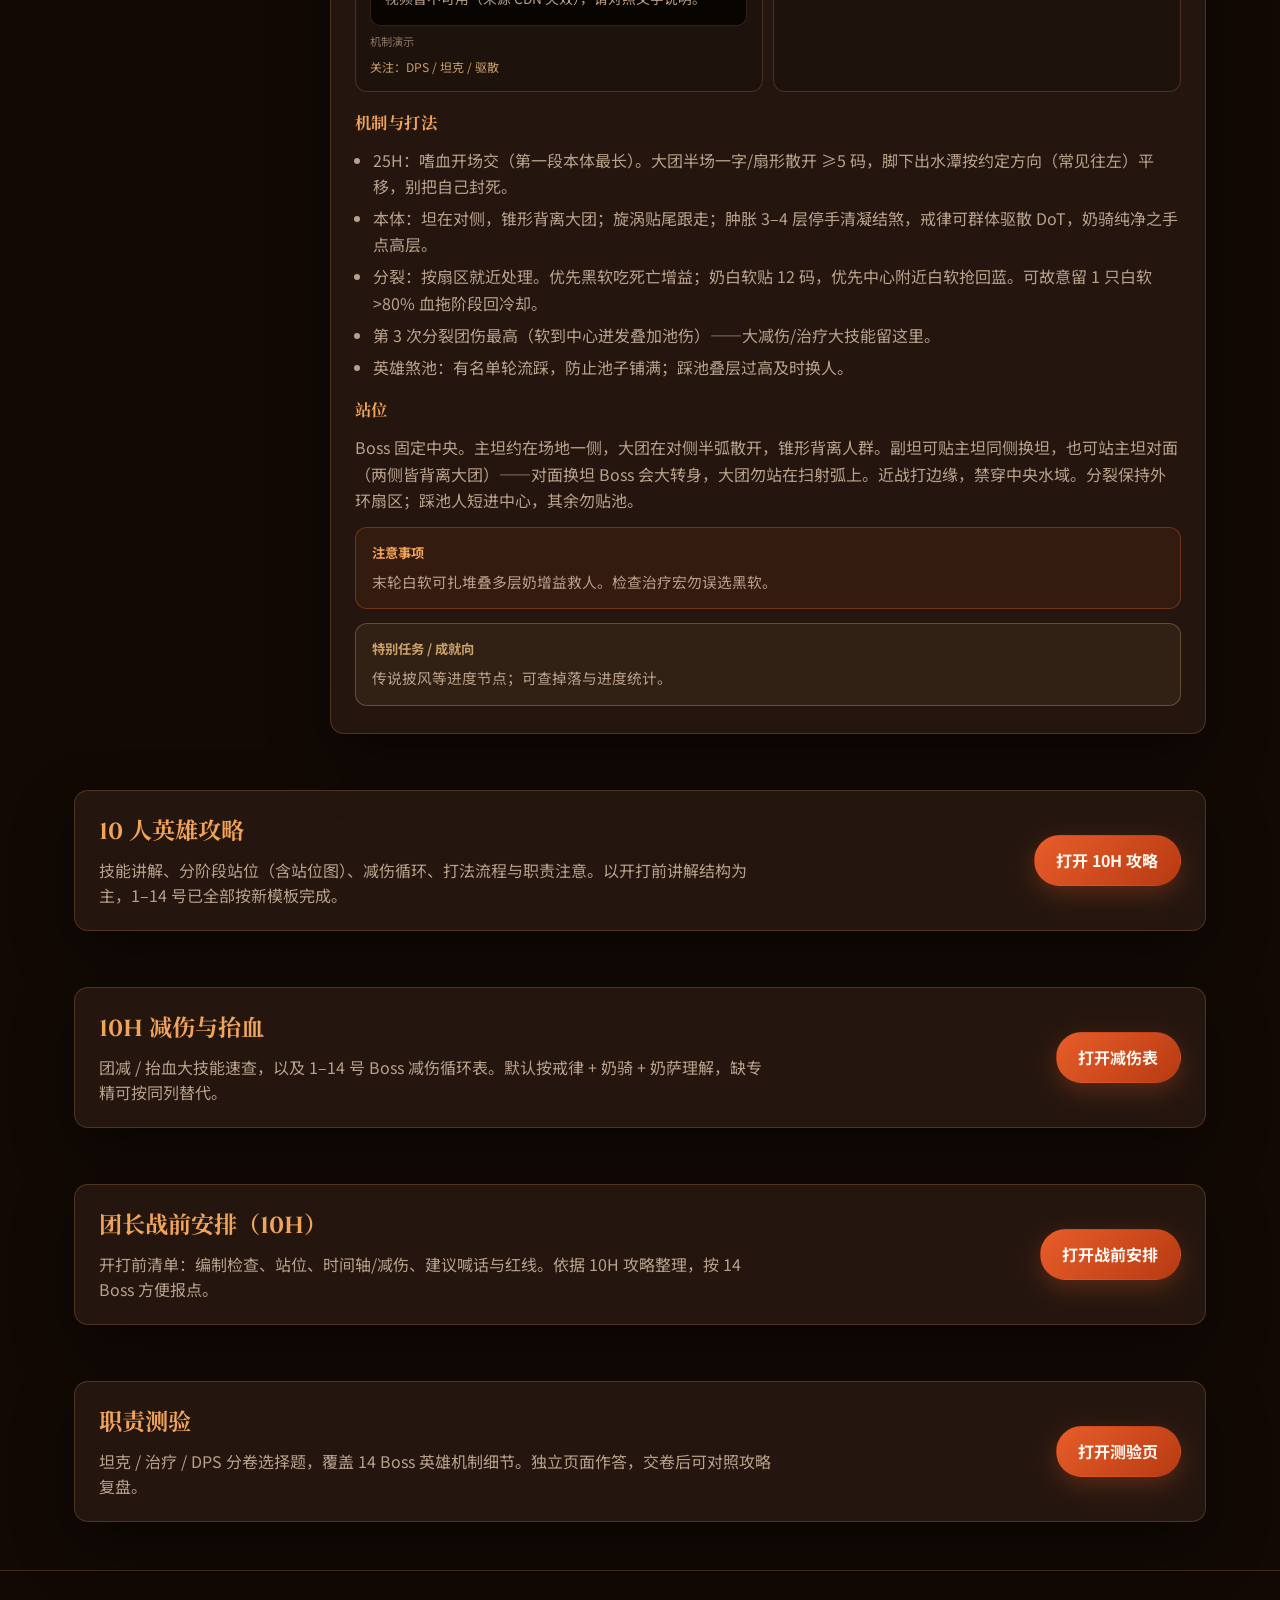
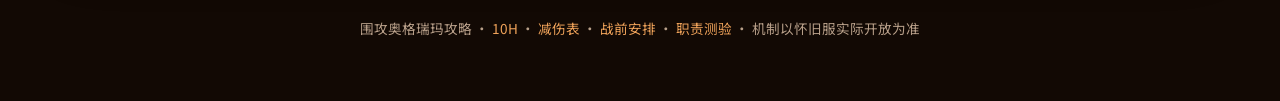
==== commit 2a896262: "按 10H 攻略重写团长战前安排清单。 同步各 Boss 编制检查、站位、时间轴/减伤、喊话与红线，并链到 10H 详解与减伤表。  Co-authored-by: Cursor <cursorage" ====
--- a/index.html
+++ b/index.html
@@ -133,8 +133,8 @@
     <section class="section quiz-cta-section" id="brief-cta">
       <div class="quiz-cta-panel">
         <div>
-          <h2>团长战前安排（通用英雄）</h2>
-          <p>开打前清单：人员分工、站位、时间轴、建议喊话与红线。按 14 Boss 整理，方便报点与开荒复盘。</p>
+          <h2>团长战前安排（10H）</h2>
+          <p>开打前清单：编制检查、站位、时间轴/减伤、建议喊话与红线。依据 10H 攻略整理，按 14 Boss 方便报点。</p>
         </div>
         <a class="btn btn-primary" href="brief.html">打开战前安排</a>
       </div>
--- a/styles.css
+++ b/styles.css
@@ -1720,3 +1720,11 @@
   .cds-table td:nth-child(3)::before { content: "抬血"; }
   .cds-table td:nth-child(4)::before { content: "备注"; }
 }
+
+.brief-more {
+  margin: 0.85rem 0 0;
+  font-size: 0.92rem;
+}
+.brief-more a {
+  font-weight: 600;
+}
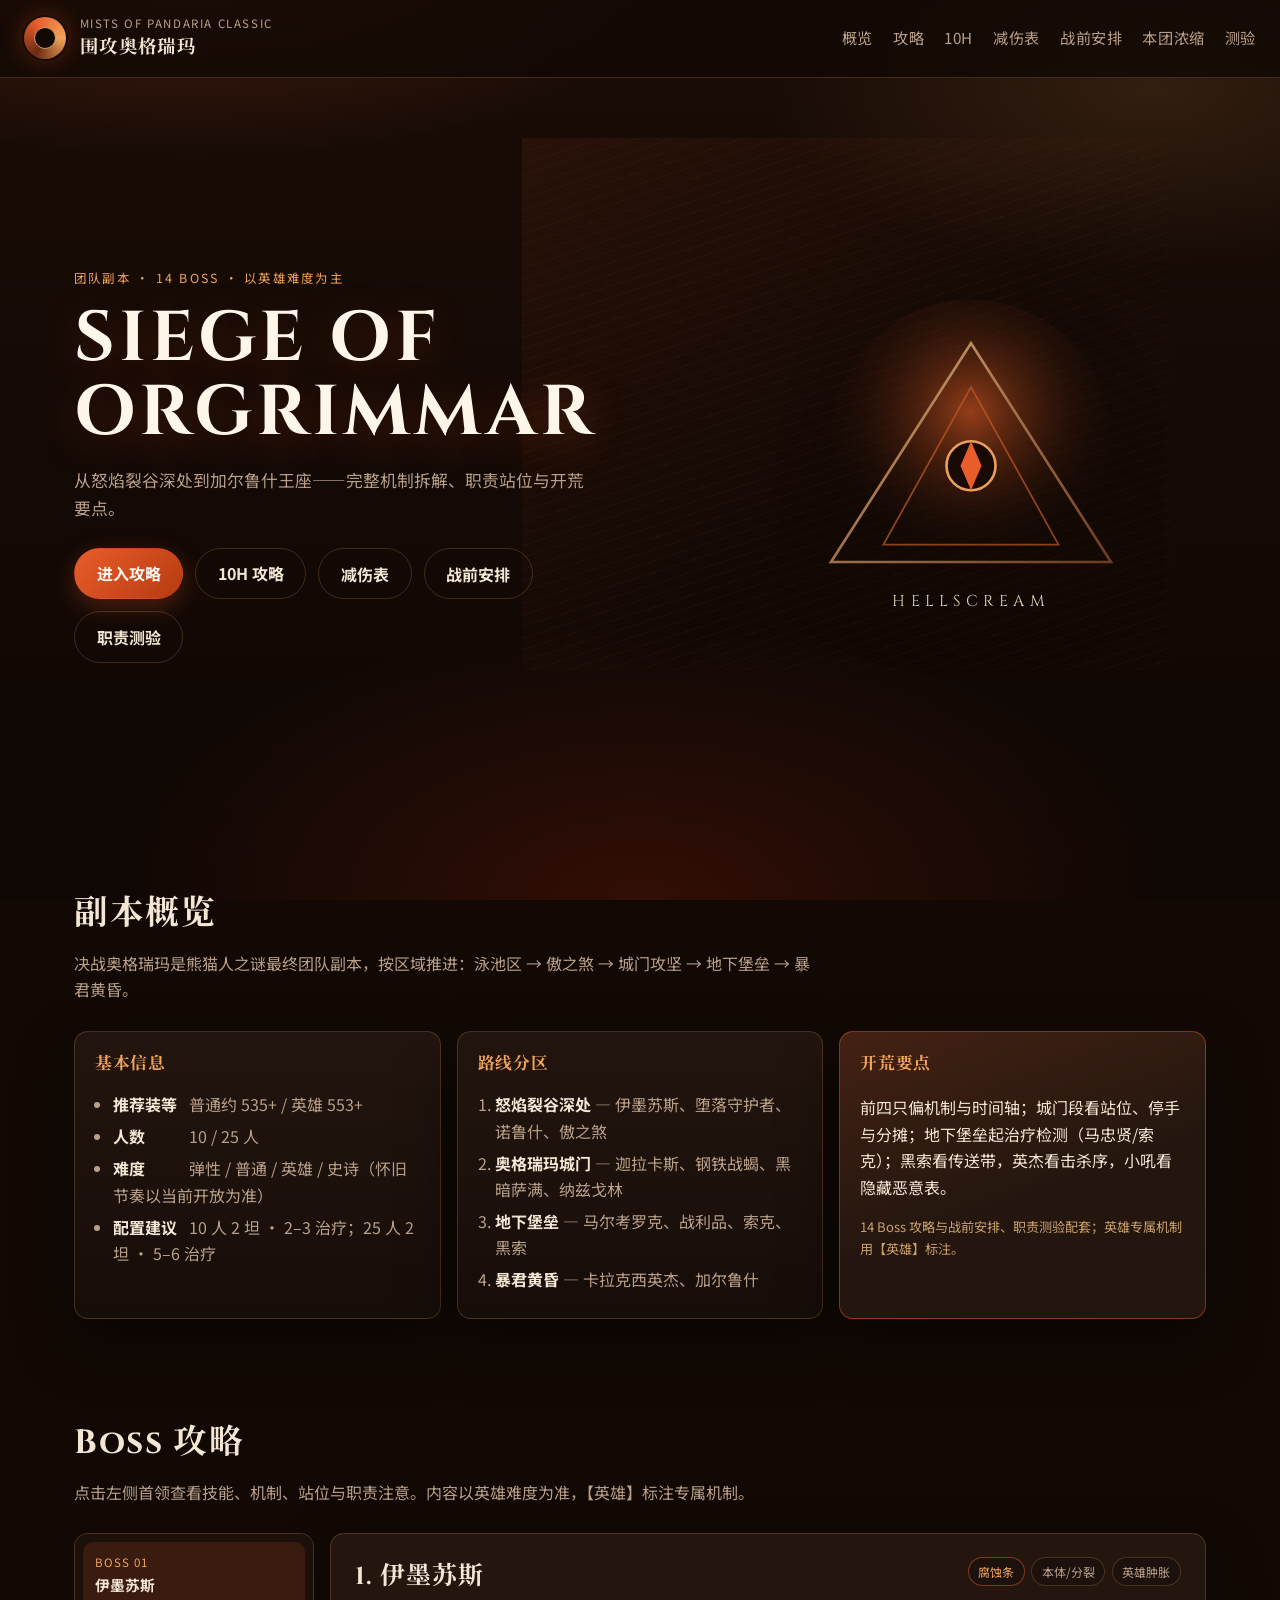
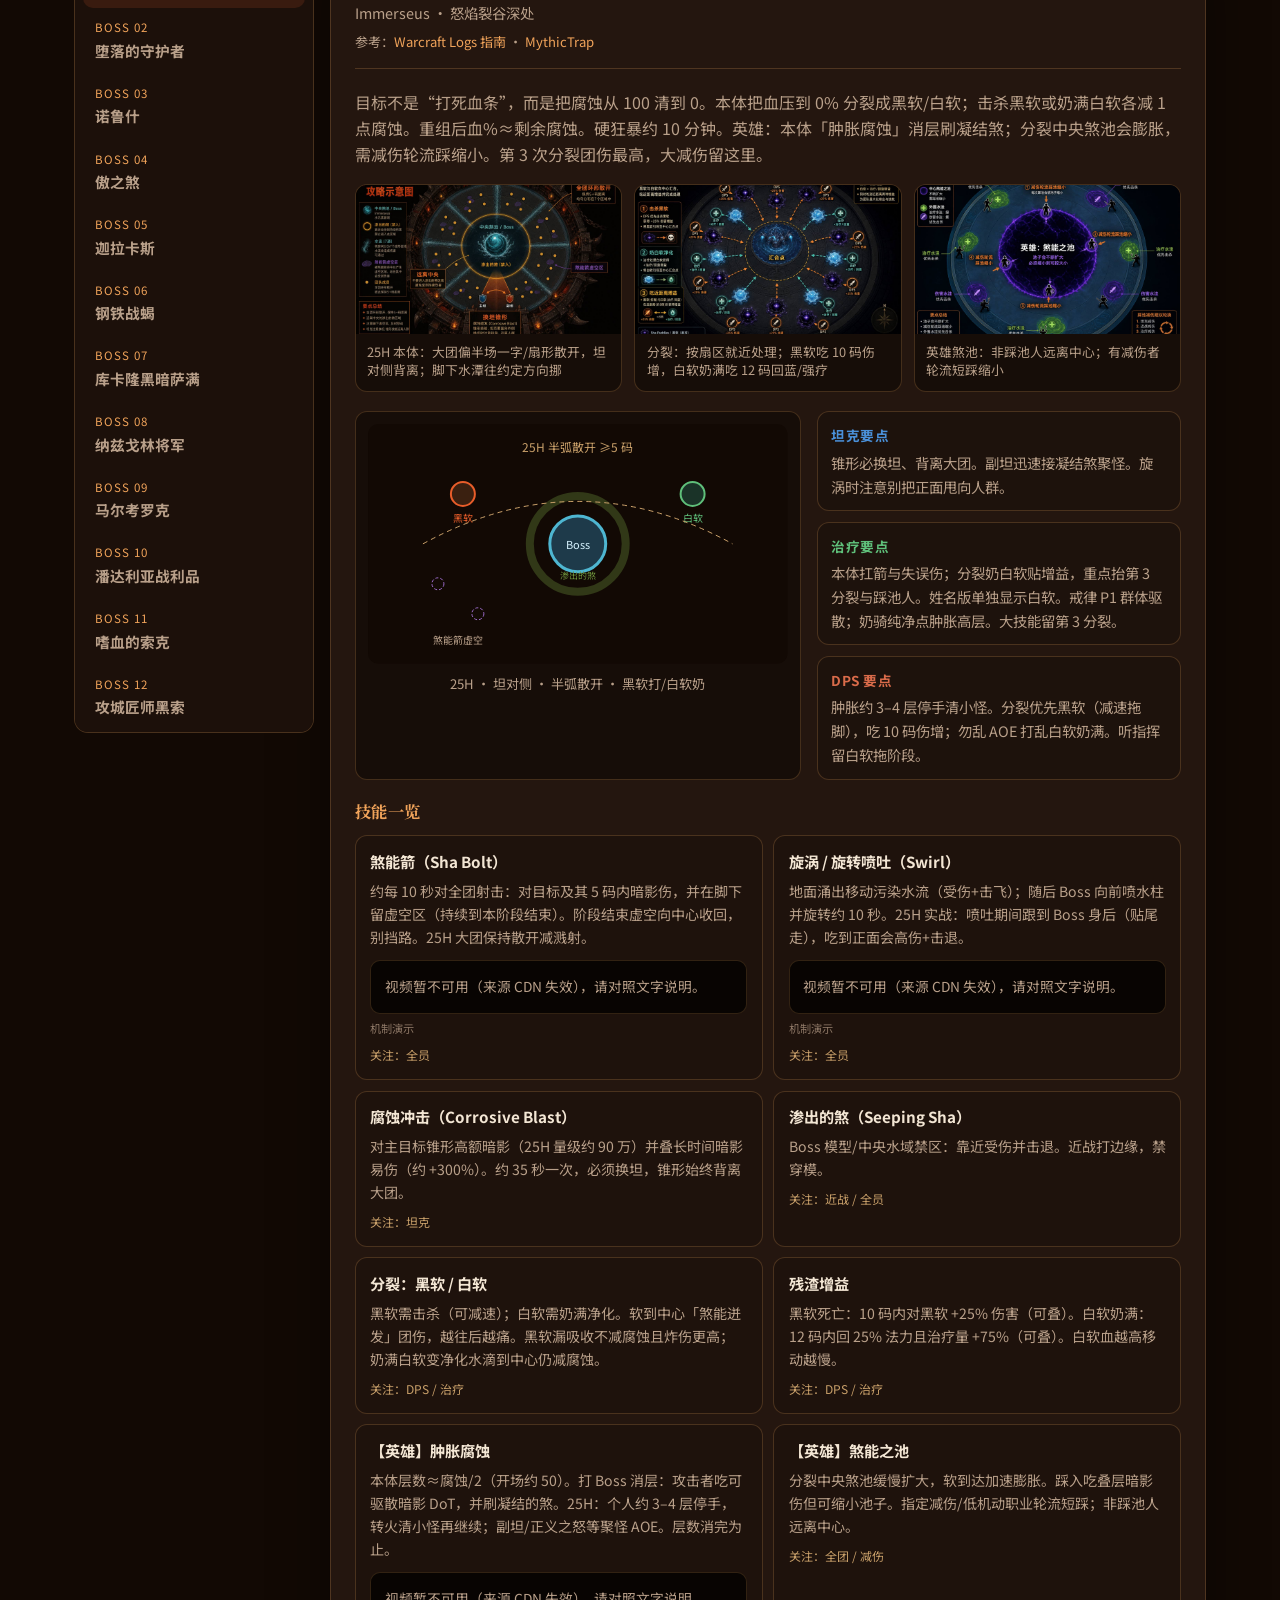
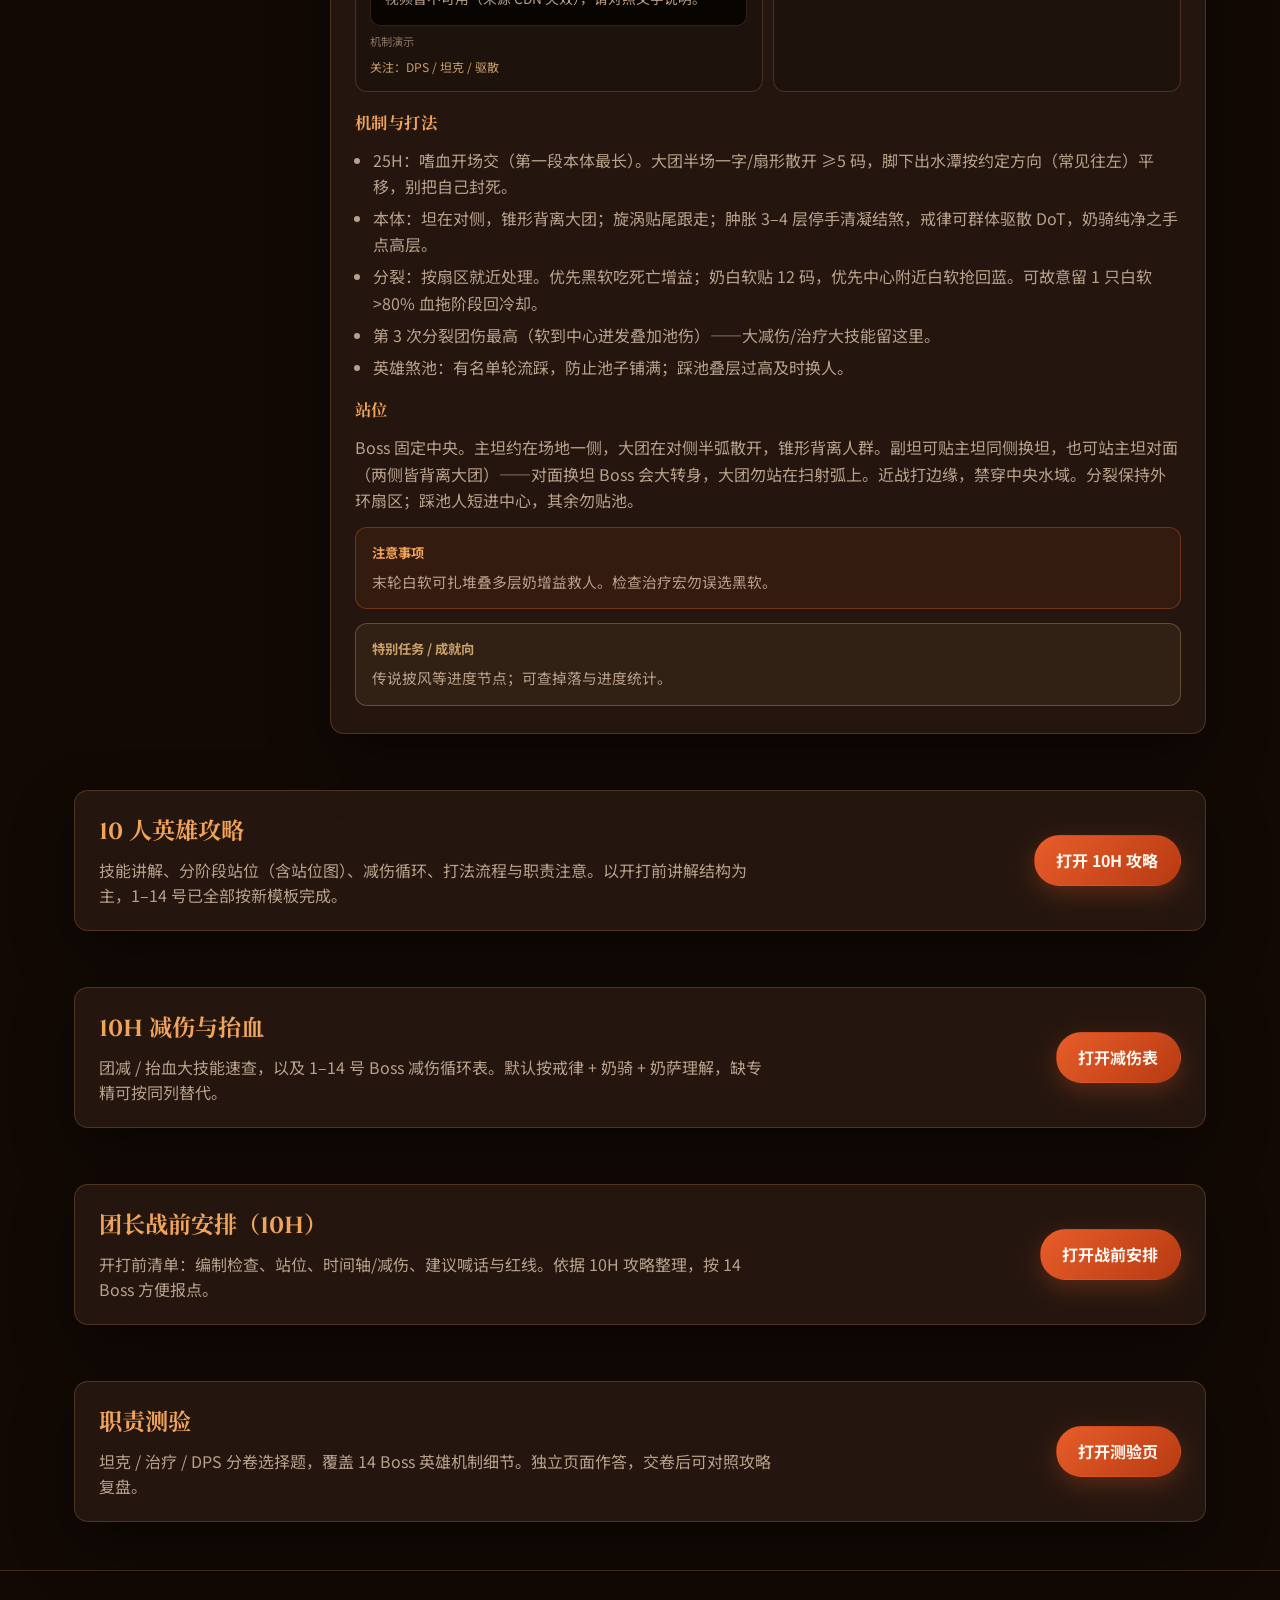
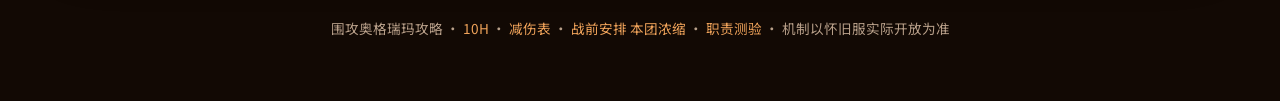
==== commit d8574bcc: "新增本团 10H 战前浓缩页，并写入 1 号点名与减抬轮次。 按固定阵容（防战/熊/戒律/奶骑等）整理 1/2/3 减抬与伊墨苏斯分工，修正肿胀免疫为超 4 层后续消。  Co-authored-by" ====
--- a/index.html
+++ b/index.html
@@ -26,6 +26,7 @@
       <a href="h10.html">10H</a>
       <a href="cds.html">减伤表</a>
       <a href="brief.html">战前安排</a>
+      <a href="roster-brief.html">本团浓缩</a>
       <a href="quiz.html">测验</a>
     </nav>
   </header>
@@ -152,7 +153,8 @@
   </main>
 
   <footer class="site-footer">
-    <p>围攻奥格瑞玛攻略 · <a href="h10.html">10H</a> · <a href="cds.html">减伤表</a> · <a href="brief.html">战前安排</a> · <a href="quiz.html">职责测验</a> · 机制以怀旧服实际开放为准</p>
+    <p>围攻奥格瑞玛攻略 · <a href="h10.html">10H</a> · <a href="cds.html">减伤表</a> · <a href="brief.html">战前安排</a>
+      <a href="roster-brief.html">本团浓缩</a> · <a href="quiz.html">职责测验</a> · 机制以怀旧服实际开放为准</p>
   </footer>
 
   <script src="data.js"></script>
--- a/styles.css
+++ b/styles.css
@@ -1728,3 +1728,165 @@
 .brief-more a {
   font-weight: 600;
 }
+
+.brief-table-block {
+  margin-top: 1rem;
+  padding: 0.85rem 0.9rem;
+  border: 1px solid var(--line);
+  border-radius: 10px;
+  background: rgba(0, 0, 0, 0.18);
+}
+.brief-table-block h5 {
+  margin: 0 0 0.35rem;
+  color: var(--accent-2);
+  font-size: 1rem;
+}
+.brief-table-note {
+  margin: 0 0 0.65rem;
+  color: var(--muted);
+  font-size: 0.88rem;
+  line-height: 1.45;
+}
+.brief-table-wrap {
+  overflow-x: auto;
+  -webkit-overflow-scrolling: touch;
+}
+.brief-table {
+  width: 100%;
+  border-collapse: collapse;
+  font-size: 0.9rem;
+}
+.brief-table th,
+.brief-table td {
+  padding: 0.45rem 0.6rem;
+  border-bottom: 1px solid var(--line);
+  text-align: left;
+  vertical-align: top;
+  line-height: 1.4;
+}
+.brief-table thead th {
+  color: var(--bronze);
+  font-size: 0.75rem;
+  font-weight: 700;
+  letter-spacing: 0.04em;
+  white-space: nowrap;
+}
+.brief-table tbody th {
+  color: var(--ink);
+  font-weight: 600;
+  width: 3.2rem;
+}
+.brief-table td {
+  color: var(--muted);
+}
+.brief-table td:last-child {
+  color: var(--accent-2);
+  font-weight: 600;
+}
+.brief-table tr.is-magnet-wave {
+  background: rgba(74, 144, 217, 0.12);
+}
+.brief-table tr.is-magnet-wave td:last-child {
+  color: #8ec5f0;
+}
+
+@media (max-width: 640px) {
+  .brief-table {
+    font-size: 0.84rem;
+  }
+}
+
+/* —— 本团战前浓缩 —— */
+.rb-tags {
+  display: flex;
+  flex-wrap: wrap;
+  gap: 0.45rem;
+  margin: 0 0 0.85rem;
+}
+.rb-tag {
+  display: inline-block;
+  padding: 0.25rem 0.55rem;
+  border-radius: 6px;
+  font-size: 0.88rem;
+  border: 1px solid var(--line);
+  background: rgba(0, 0, 0, 0.22);
+  color: var(--muted);
+}
+.rb-tag strong {
+  color: var(--ink);
+  margin-right: 0.2rem;
+}
+.rb-tag--tank {
+  border-color: rgba(74, 144, 217, 0.45);
+  background: rgba(74, 144, 217, 0.12);
+}
+.rb-tag--heal {
+  border-color: rgba(95, 191, 122, 0.45);
+  background: rgba(95, 191, 122, 0.12);
+}
+.rb-tag--dps {
+  border-color: rgba(217, 107, 74, 0.4);
+  background: rgba(217, 107, 74, 0.1);
+}
+.rb-pending {
+  opacity: 0.72;
+}
+
+.rb-cd-grid {
+  display: grid;
+  grid-template-columns: repeat(3, 1fr);
+  gap: 0.65rem;
+  margin: 0 0 0.85rem;
+}
+.rb-cd-slot {
+  padding: 0.7rem 0.8rem;
+  border: 1px solid var(--line);
+  border-radius: 10px;
+  background: rgba(0, 0, 0, 0.2);
+}
+.rb-cd-slot h5 {
+  margin: 0 0 0.35rem;
+  color: var(--accent-2);
+  font-size: 0.98rem;
+  display: flex;
+  align-items: center;
+  gap: 0.4rem;
+}
+.rb-cd-num {
+  display: inline-block;
+  padding: 0.08rem 0.4rem;
+  border-radius: 4px;
+  font-size: 0.72rem;
+  font-weight: 700;
+  letter-spacing: 0.04em;
+  color: #1a1208;
+  background: linear-gradient(135deg, #e8a54b, #d4782a);
+}
+.rb-cd-skills {
+  margin: 0 0 0.3rem !important;
+  color: var(--ink) !important;
+  font-size: 0.9rem !important;
+  font-weight: 600;
+}
+.rb-cd-slot p {
+  margin: 0;
+  font-size: 0.86rem;
+  color: var(--muted);
+  line-height: 1.45;
+}
+@media (max-width: 900px) {
+  .rb-cd-grid { grid-template-columns: 1fr; }
+}
+
+.rb-cd-num--heal {
+  color: #0d1a12;
+  background: linear-gradient(135deg, #6fd08a, #3fa866);
+}
+.rb-cd-slot--heal {
+  border-color: rgba(95, 191, 122, 0.35);
+  background: linear-gradient(135deg, rgba(95, 191, 122, 0.1), rgba(0, 0, 0, 0.2));
+}
+.rb-cd-slot--dr {
+  border-color: rgba(74, 144, 217, 0.35);
+  background: linear-gradient(135deg, rgba(74, 144, 217, 0.1), rgba(0, 0, 0, 0.2));
+}
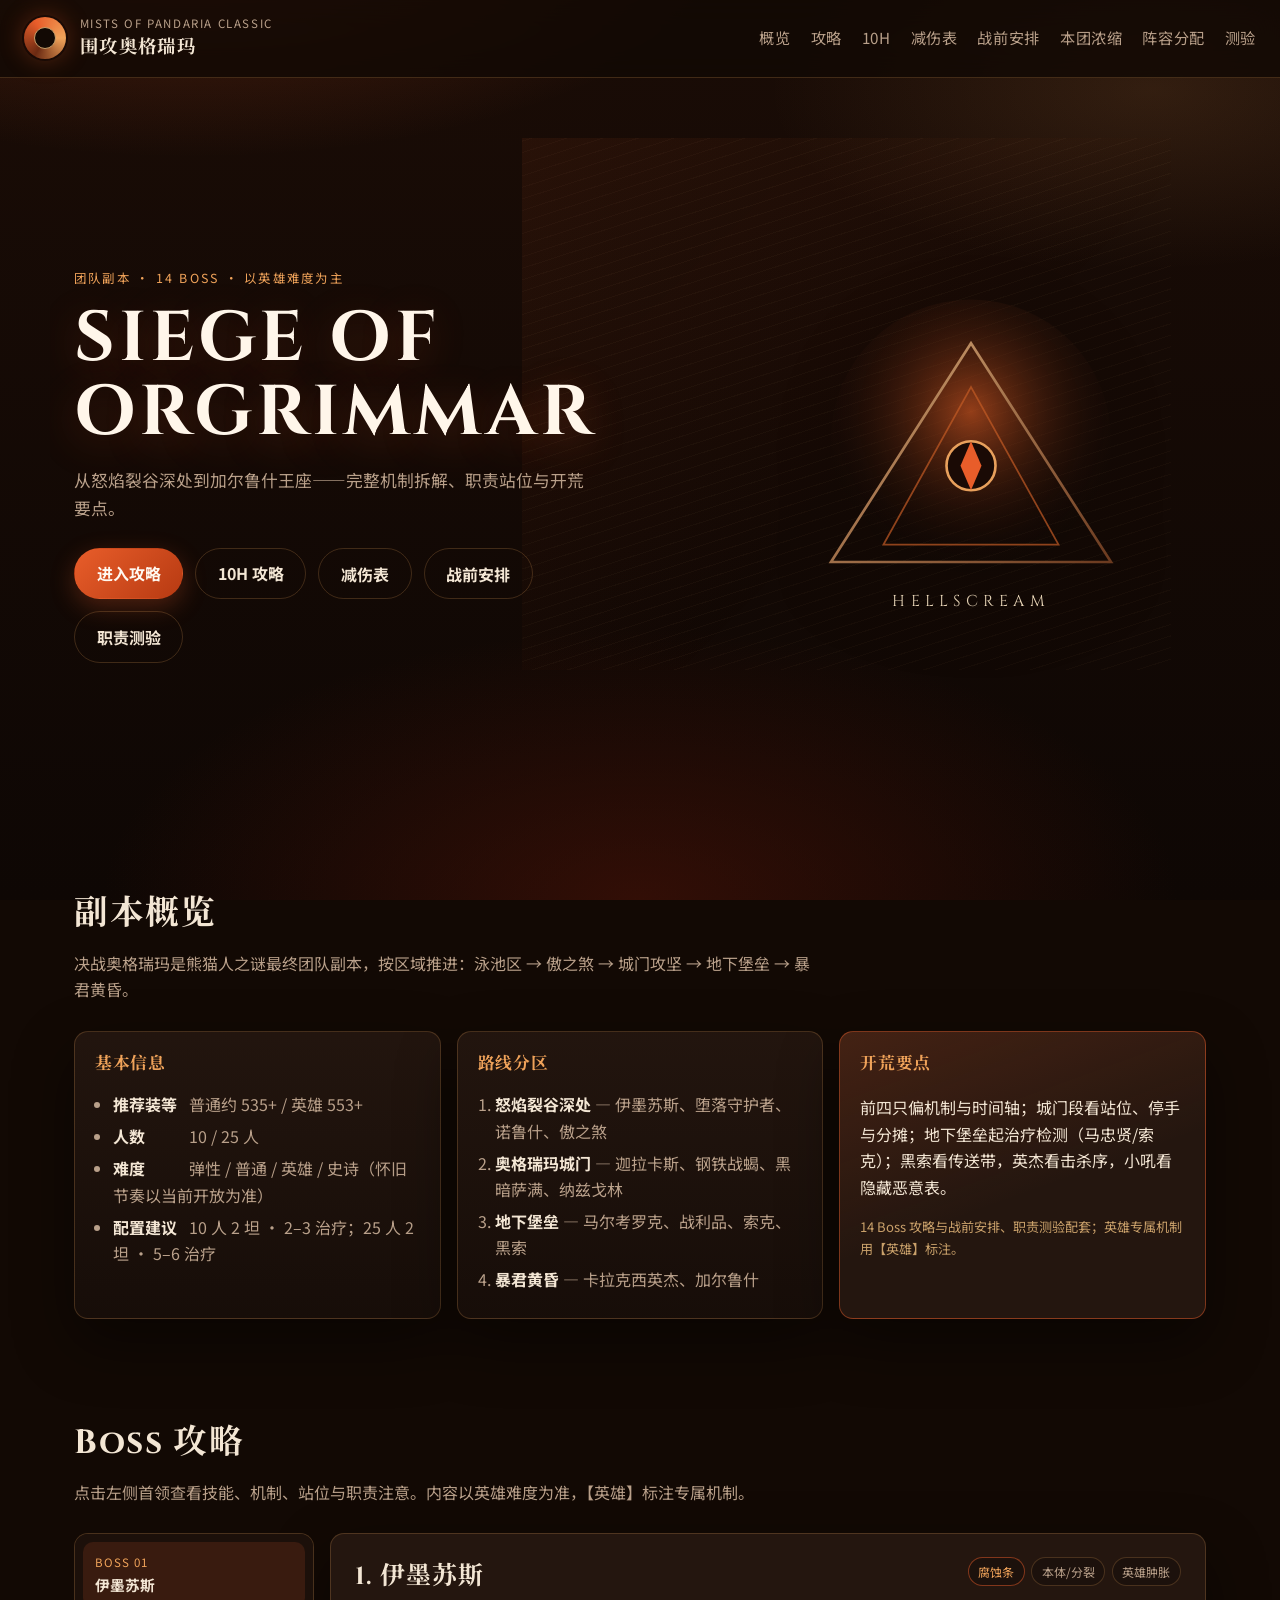
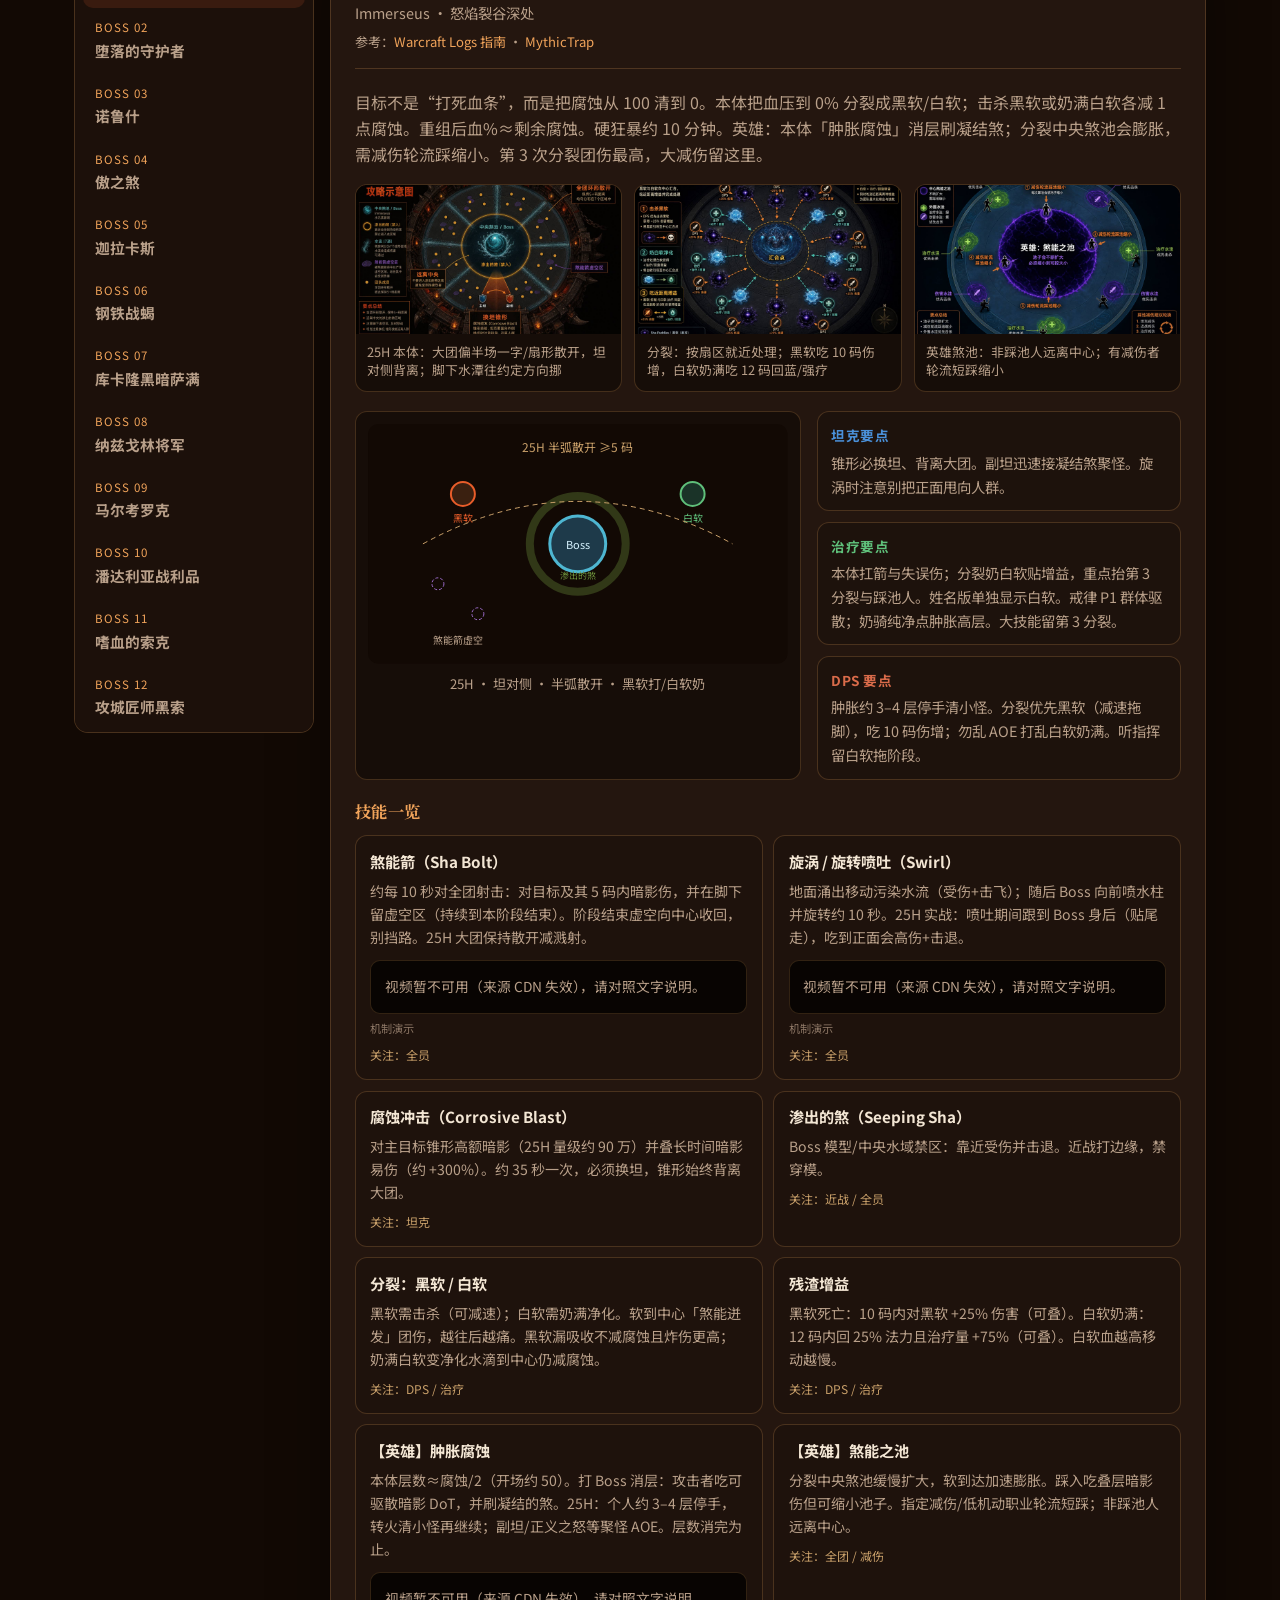
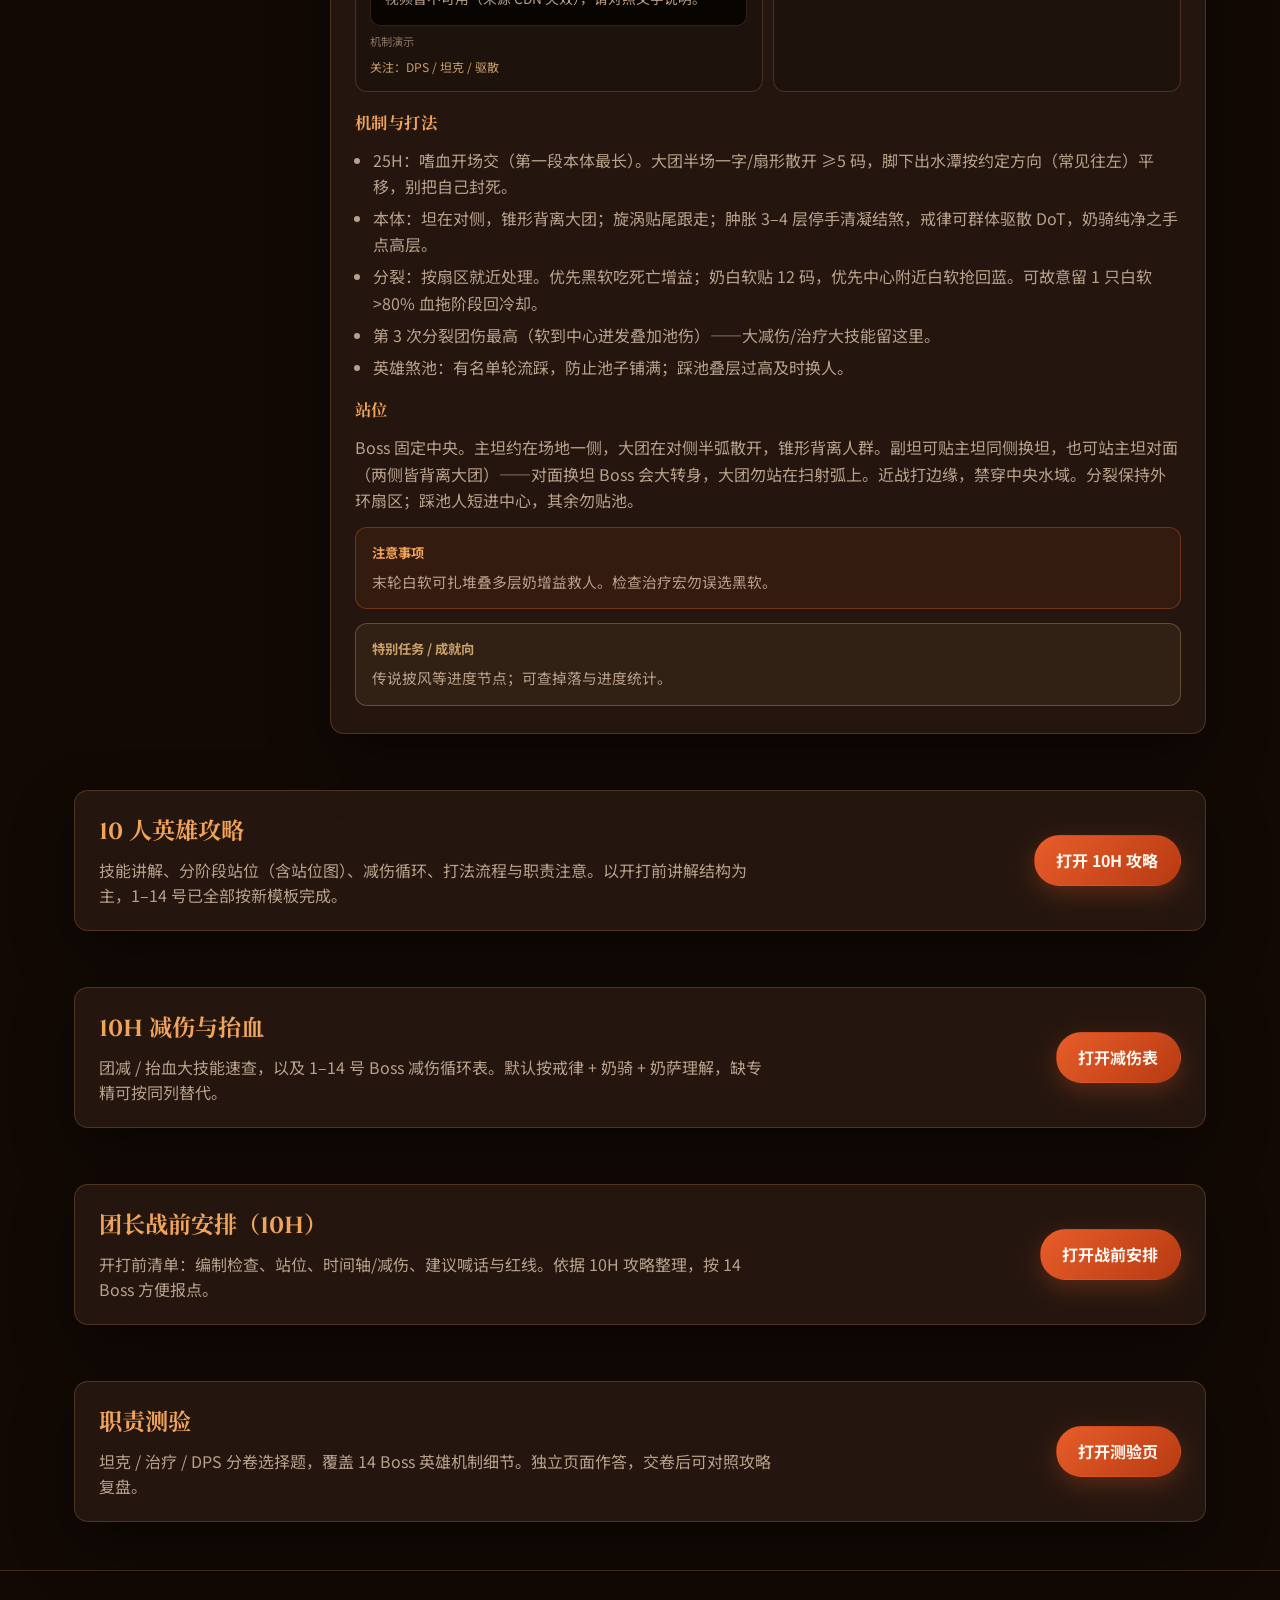
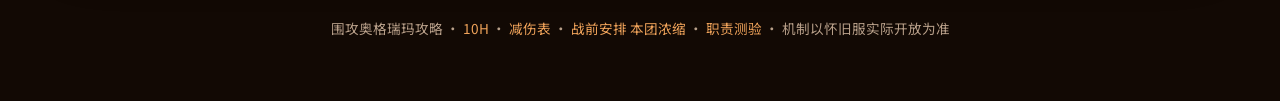
==== commit ad37447a: "新增 10 人阵容分配器与 H/PT 双套 MRT 轴。 支持 10H/10PT 切换、代号一键替换角色名，并同步本团浓缩与导航入口。  Co-authored-by: Cursor <cursora" ====
--- a/index.html
+++ b/index.html
@@ -27,6 +27,7 @@
       <a href="cds.html">减伤表</a>
       <a href="brief.html">战前安排</a>
       <a href="roster-brief.html">本团浓缩</a>
+      <a href="planner.html">阵容分配</a>
       <a href="quiz.html">测验</a>
     </nav>
   </header>
--- a/styles.css
+++ b/styles.css
@@ -1890,3 +1890,251 @@
   border-color: rgba(74, 144, 217, 0.35);
   background: linear-gradient(135deg, rgba(74, 144, 217, 0.1), rgba(0, 0, 0, 0.2));
 }
+
+/* —— 阵容分配器 —— */
+.planner-layout {
+  display: grid;
+  grid-template-columns: minmax(280px, 340px) 1fr;
+  gap: 1.5rem;
+  align-items: start;
+}
+.planner-editor {
+  position: sticky;
+  top: 1rem;
+  padding: 1rem 1.1rem 1.15rem;
+  border: 1px solid var(--line);
+  border-radius: 12px;
+  background: rgba(0, 0, 0, 0.28);
+}
+.planner-editor-head {
+  display: flex;
+  flex-wrap: wrap;
+  align-items: center;
+  justify-content: space-between;
+  gap: 0.6rem;
+  margin-bottom: 0.45rem;
+}
+.planner-editor-head h3 {
+  margin: 0;
+  font-family: "Noto Serif SC", serif;
+  font-size: 1.15rem;
+  color: var(--ink);
+}
+.planner-hint,
+.planner-status {
+  margin: 0 0 0.75rem;
+  font-size: 0.86rem;
+  color: var(--muted);
+  line-height: 1.45;
+}
+.planner-status { margin: 0.65rem 0 0; color: var(--accent-2); }
+.planner-actions {
+  display: flex;
+  flex-wrap: wrap;
+  gap: 0.4rem;
+}
+.planner-actions--bottom { margin-top: 0.75rem; }
+.planner-col-labels,
+.planner-row {
+  display: grid;
+  grid-template-columns: 3.2rem minmax(3.6rem, 4.6rem) minmax(4.8rem, 1fr) 2rem minmax(3.6rem, 0.75fr) minmax(3.6rem, 0.75fr) 1.6rem;
+  gap: 0.3rem;
+  align-items: center;
+}
+.planner-col-labels {
+  margin-bottom: 0.25rem;
+  font-size: 0.68rem;
+  color: var(--muted);
+  letter-spacing: 0.02em;
+}
+.planner-rows { display: grid; gap: 0.45rem; }
+.planner-tag,
+.planner-name,
+.planner-spec,
+.planner-flex-heal,
+.planner-flex-tank {
+  width: 100%;
+  padding: 0.35rem 0.35rem;
+  border: 1px solid var(--line);
+  border-radius: 6px;
+  background: rgba(0, 0, 0, 0.35);
+  color: var(--ink);
+  font: inherit;
+  font-size: 0.82rem;
+}
+.planner-name {
+  min-width: 0;
+  font-size: 0.78rem;
+}
+.planner-flex-heal,
+.planner-flex-tank {
+  font-size: 0.75rem;
+  color: var(--accent-2);
+}
+.planner-flex-badge {
+  display: inline-block;
+  margin-left: 0.35rem;
+  padding: 0.12rem 0.45rem;
+  border-radius: 4px;
+  font-size: 0.72rem;
+  font-weight: 600;
+  vertical-align: middle;
+  color: #1a1208;
+  background: linear-gradient(135deg, #e8c45a, #c9892a);
+}
+.planner-flex-cap {
+  margin: 0.5rem 0 0.75rem;
+  font-size: 0.9rem;
+  color: var(--muted);
+}
+.planner-flex-cap strong { color: var(--accent-2); }
+.rb-tag em {
+  font-style: normal;
+  font-size: 0.78em;
+  color: var(--accent-2);
+  opacity: 0.95;
+}
+.planner-role {
+  font-size: 0.72rem;
+  font-weight: 700;
+  letter-spacing: 0.04em;
+  padding: 0.2rem 0.35rem;
+  border-radius: 4px;
+  white-space: nowrap;
+}
+.planner-role--tank { color: #9ec5ef; background: rgba(74, 144, 217, 0.2); }
+.planner-role--heal { color: #9fdfa9; background: rgba(95, 191, 122, 0.2); }
+.planner-role--dps { color: #efb39a; background: rgba(217, 107, 74, 0.2); }
+.planner-remove {
+  padding: 0.25rem 0.5rem !important;
+  min-width: 2rem;
+  line-height: 1;
+}
+.planner-warn {
+  margin: 0 0 0.9rem;
+  padding: 0.7rem 0.85rem;
+  border: 1px solid rgba(217, 107, 74, 0.4);
+  border-radius: 8px;
+  background: rgba(217, 107, 74, 0.1);
+}
+.planner-warn strong { color: #efb39a; }
+.planner-warn ul {
+  margin: 0.35rem 0 0;
+  padding-left: 1.1rem;
+  color: var(--muted);
+  font-size: 0.9rem;
+}
+.planner-timeline {
+  overflow-x: auto;
+  border: 1px solid var(--line);
+  border-radius: 8px;
+}
+.planner-timeline table {
+  width: 100%;
+  border-collapse: collapse;
+  font-size: 0.9rem;
+}
+.planner-timeline th,
+.planner-timeline td {
+  padding: 0.55rem 0.7rem;
+  border-bottom: 1px solid var(--line);
+  text-align: left;
+  vertical-align: top;
+  line-height: 1.45;
+}
+.planner-timeline th {
+  color: var(--accent-2);
+  font-weight: 600;
+  background: rgba(0, 0, 0, 0.25);
+  white-space: nowrap;
+}
+.planner-timeline tr:last-child td { border-bottom: 0; }
+.planner-timeline td:first-child {
+  color: var(--ink);
+  font-weight: 600;
+  white-space: nowrap;
+  width: 8.5rem;
+}
+@media (max-width: 1100px) {
+  .planner-layout { grid-template-columns: 1fr; }
+  .planner-editor { position: static; }
+}
+@media print {
+  .site-header, .planner-editor, .site-footer, .bg-embers, .brief-nav { display: none !important; }
+  .planner-layout { display: block; }
+  .brief-card { break-inside: avoid; }
+}
+
+.planner-mrt {
+  margin-top: 1rem;
+  padding: 0.85rem 0.9rem;
+  border: 1px solid rgba(232, 165, 75, 0.35);
+  border-radius: 10px;
+  background: rgba(0, 0, 0, 0.28);
+}
+.planner-mrt-mode {
+  display: flex;
+  flex-wrap: wrap;
+  align-items: center;
+  gap: 0.4rem;
+  margin-top: 0.65rem;
+}
+.planner-mrt-mode-label {
+  font-size: 0.82rem;
+  color: var(--muted);
+  margin-right: 0.25rem;
+}
+.btn-mrt-mode.is-active,
+.btn-mrt-mode[aria-pressed="true"] {
+  color: var(--bronze, var(--accent-2));
+  border-color: rgba(232, 165, 75, 0.65);
+  background: rgba(232, 165, 75, 0.12);
+}
+.planner-mrt-head {
+  display: flex;
+  flex-wrap: wrap;
+  align-items: center;
+  justify-content: space-between;
+  gap: 0.5rem;
+  margin-bottom: 0.35rem;
+}
+.planner-mrt-head h4 {
+  margin: 0;
+  color: var(--accent-2);
+  font-size: 0.98rem;
+}
+.planner-mrt-actions {
+  display: flex;
+  flex-wrap: wrap;
+  gap: 0.35rem;
+}
+.planner-mrt-edited {
+  display: inline-block;
+  margin-left: 0.25rem;
+  padding: 0.08rem 0.4rem;
+  border-radius: 4px;
+  font-size: 0.72rem;
+  font-weight: 700;
+  color: #1a1208;
+  background: linear-gradient(135deg, #6fd08a, #3fa866);
+  vertical-align: middle;
+}
+.planner-mrt-text {
+  width: 100%;
+  box-sizing: border-box;
+  min-height: 14rem;
+  padding: 0.65rem 0.75rem;
+  border: 1px solid var(--line);
+  border-radius: 8px;
+  background: rgba(0, 0, 0, 0.45);
+  color: #d8cbb0;
+  font-family: ui-monospace, SFMono-Regular, Menlo, Consolas, monospace;
+  font-size: 0.78rem;
+  line-height: 1.45;
+  resize: vertical;
+}
+.planner-mrt-text:focus {
+  outline: none;
+  border-color: rgba(232, 165, 75, 0.65);
+  box-shadow: 0 0 0 2px rgba(232, 165, 75, 0.15);
+}
